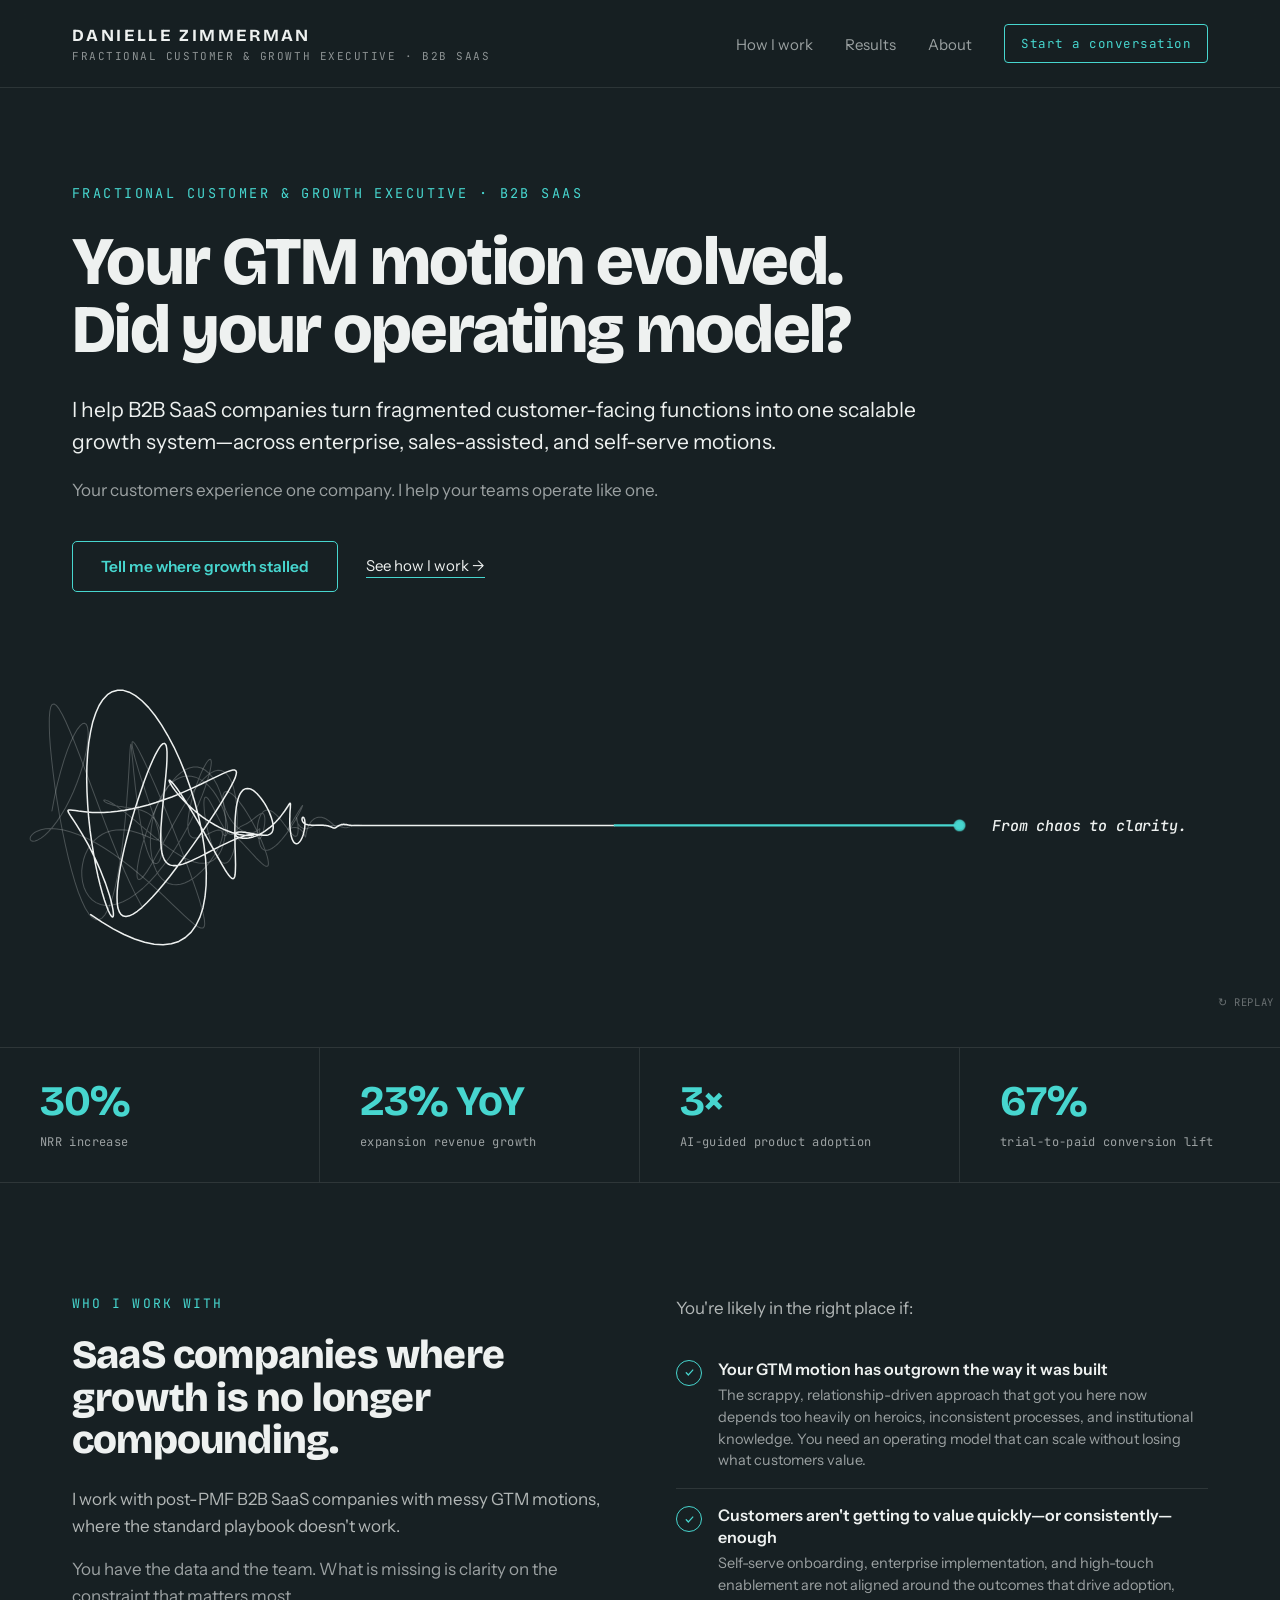
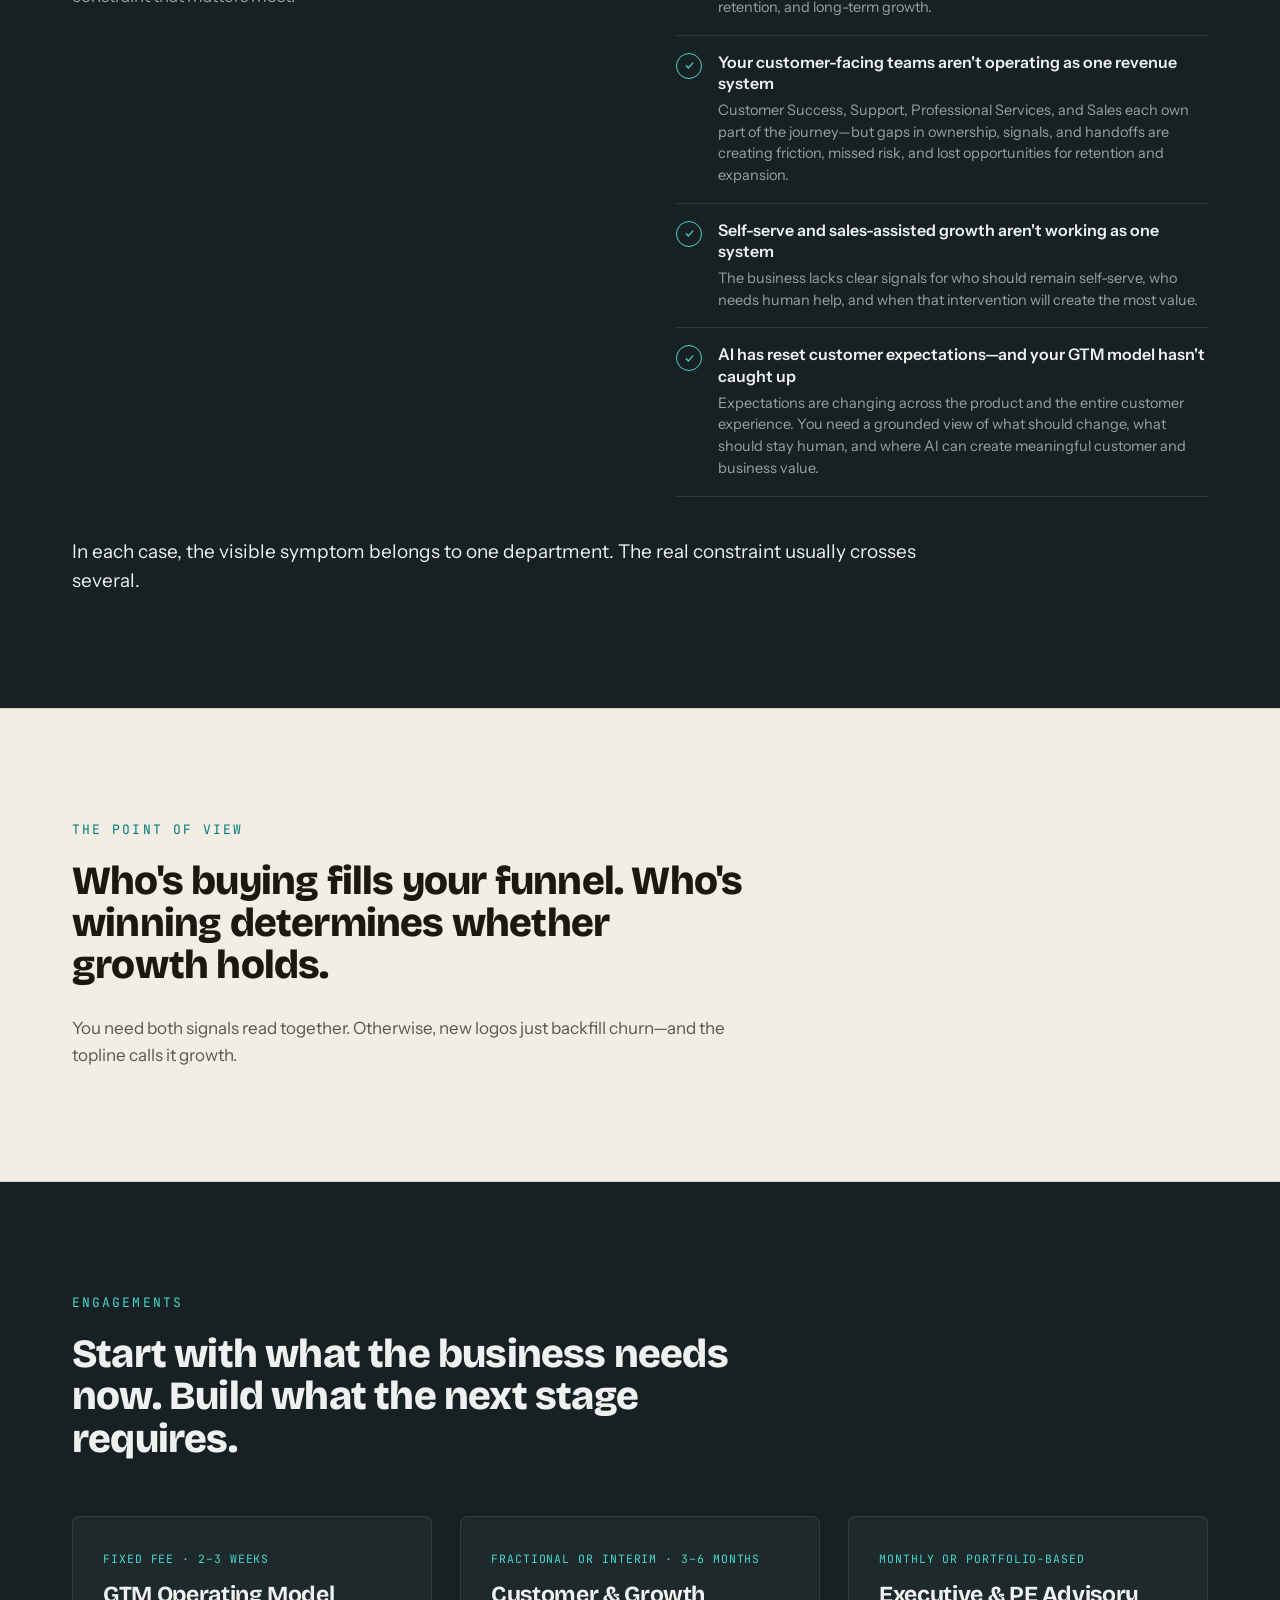
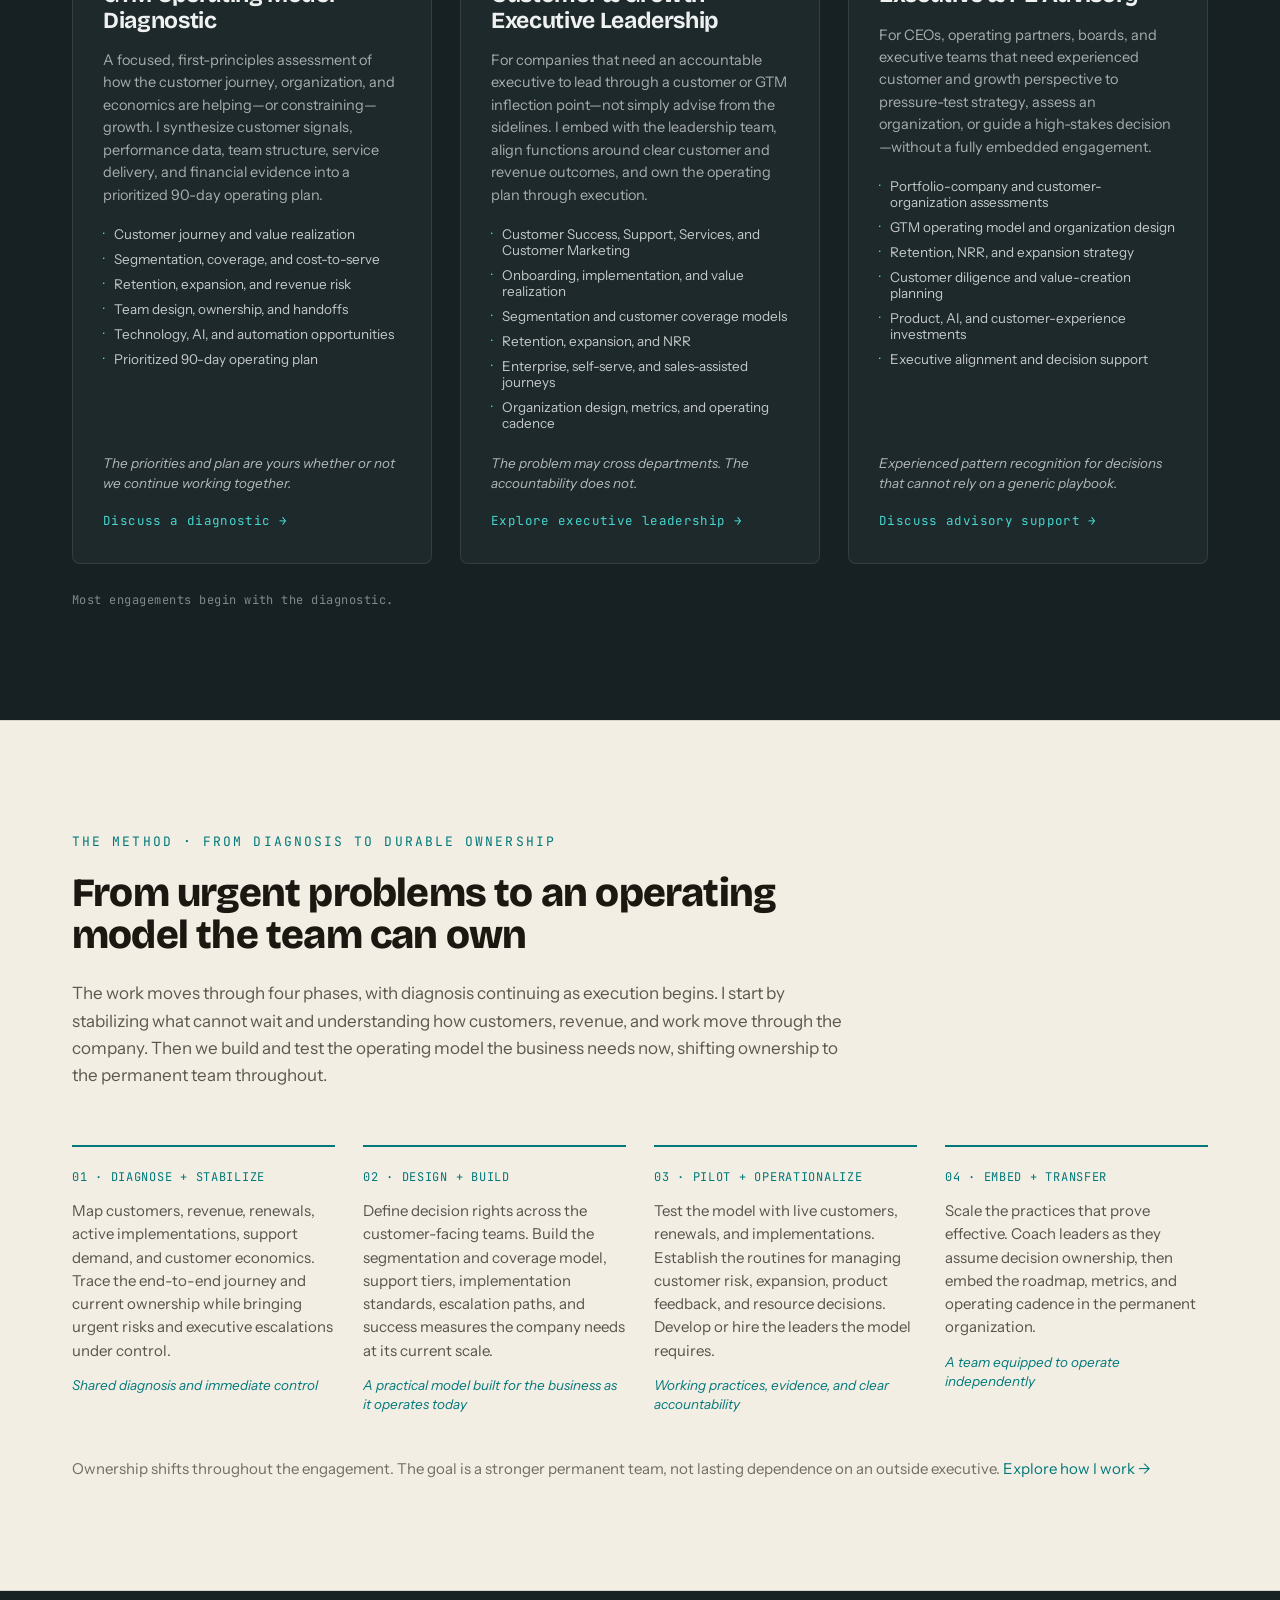
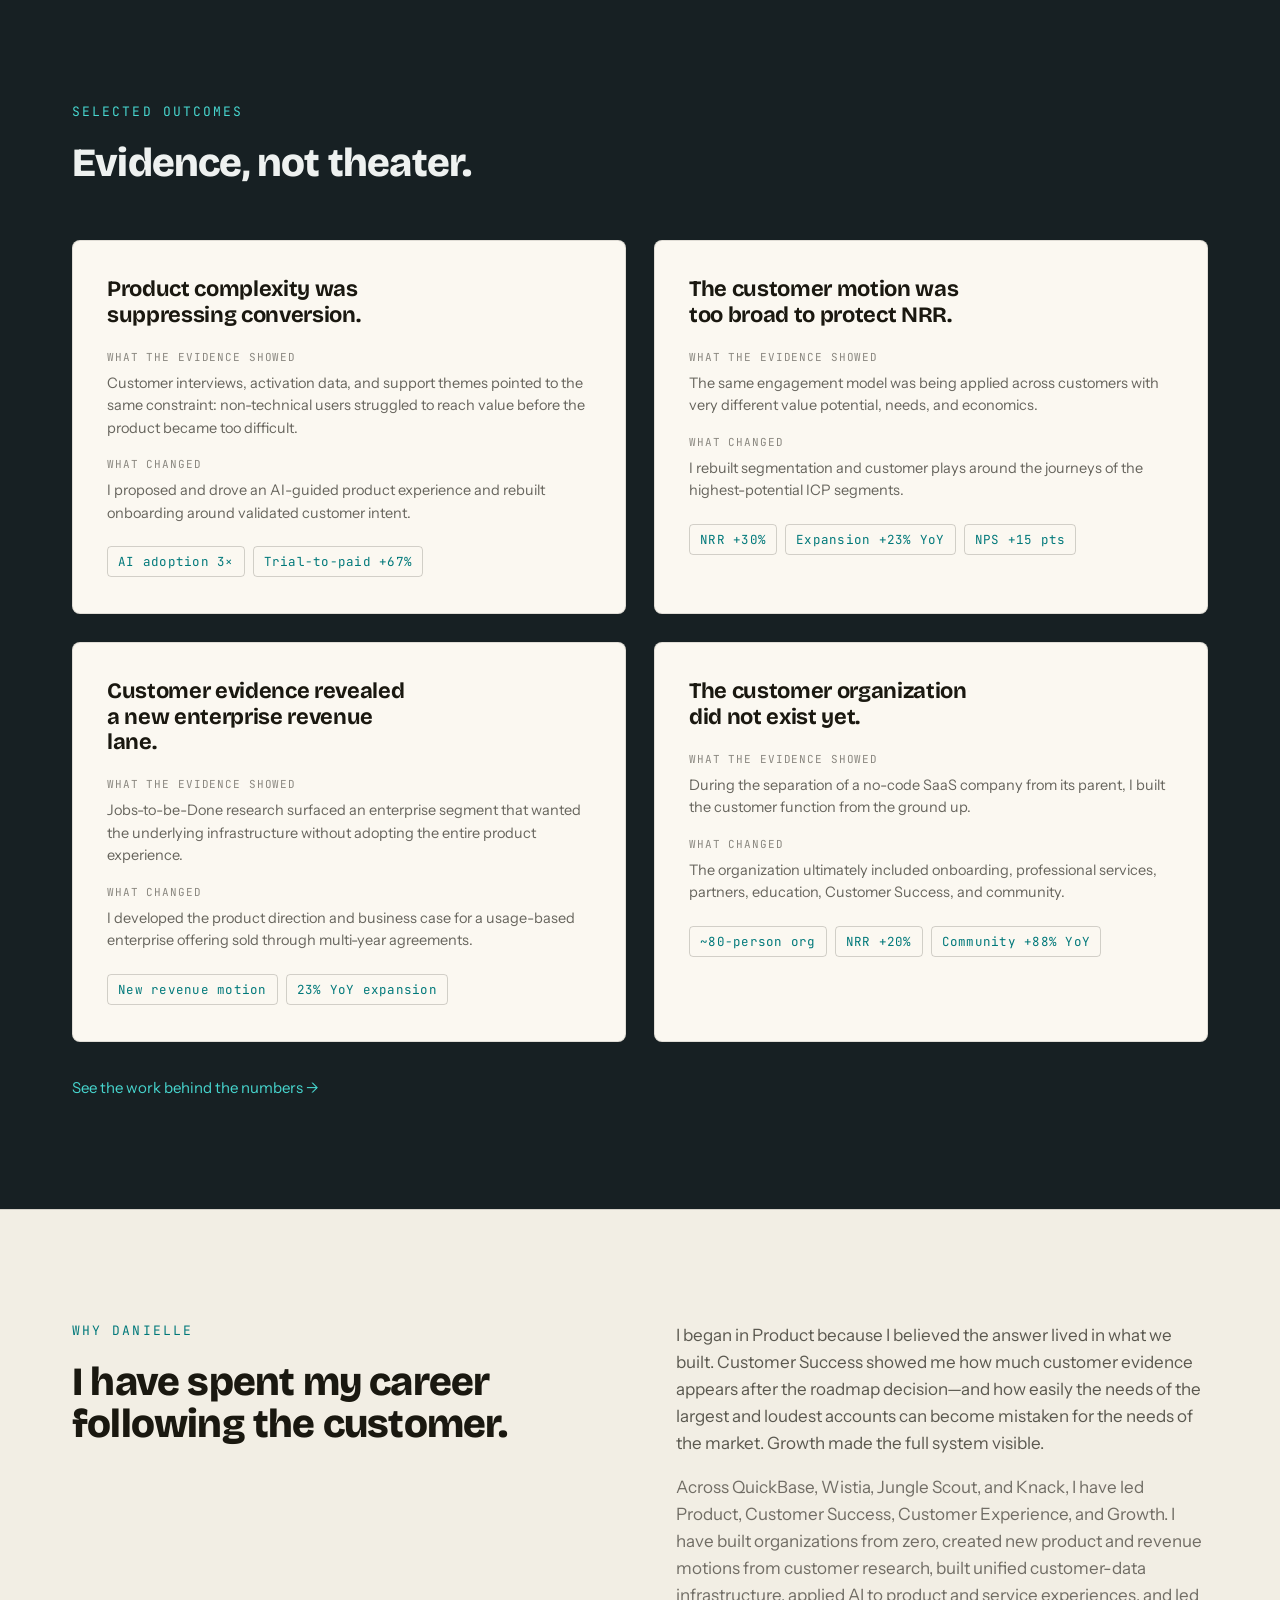
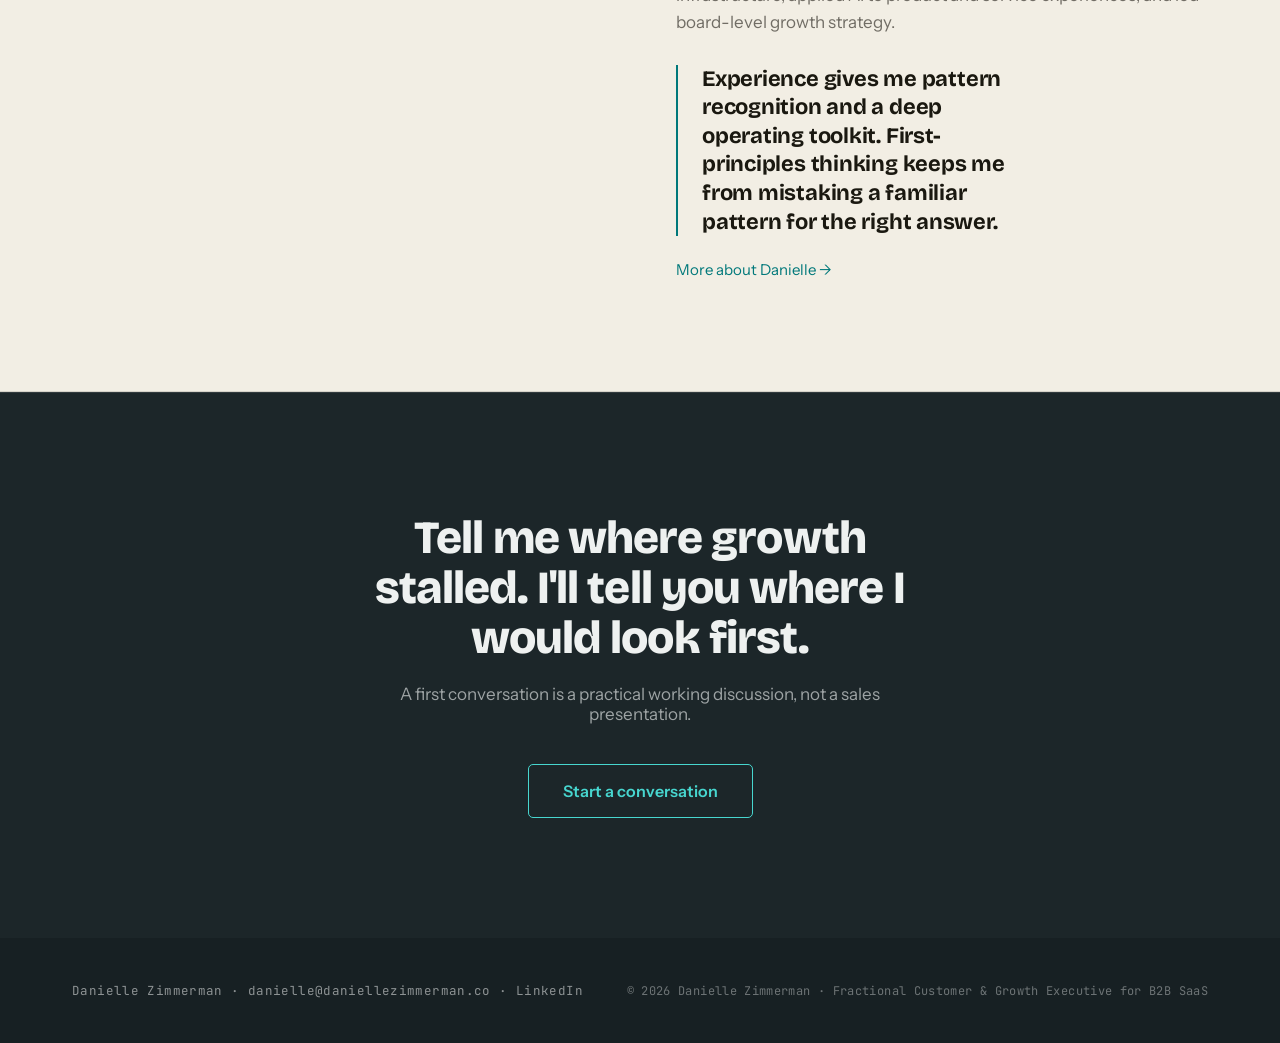
==== index.html @ d7b0053e "Home: remove customer-model-differentiation item from Who I Work With list Co-Authored-By: Claude Op" ====
<!DOCTYPE html>
<html lang="en">
<head>
  <meta charset="UTF-8">
  <meta name="viewport" content="width=device-width, initial-scale=1">
  <title>Danielle Zimmerman | Fractional Customer &amp; Growth Executive for B2B SaaS</title>
  <meta name="description" content="Danielle Zimmerman helps B2B SaaS leadership teams diagnose where growth is breaking, align Product and GTM around the customer journey, and build the fix across conversion, retention, expansion, and AI.">
  <link rel="canonical" href="https://daniellezimmerman.co/">

  <meta property="og:type" content="website">
  <meta property="og:url" content="https://daniellezimmerman.co/">
  <meta property="og:title" content="Danielle Zimmerman | Fractional Customer &amp; Growth Executive for B2B SaaS">
  <meta property="og:description" content="I help B2B SaaS leadership teams find the real constraint behind stalled growth—and build the fix across the customer journey.">
  <meta name="twitter:card" content="summary_large_image">

  <link rel="icon" href="assets/img/favicon.svg" type="image/svg+xml">

  <link rel="preconnect" href="https://fonts.googleapis.com">
  <link rel="preconnect" href="https://fonts.gstatic.com" crossorigin>
  <link href="https://fonts.googleapis.com/css2?family=Bricolage+Grotesque:opsz,wght@12..96,400..800&family=Instrument+Sans:ital,wght@0,400;0,500;0,600;1,400&family=JetBrains+Mono:ital,wght@0,400;0,500;1,500&display=swap" rel="stylesheet">

  <link rel="stylesheet" href="assets/css/styles.css?v=14">
</head>
<body>
<a class="skip-link" href="#main">Skip to content</a>

<nav class="nav" aria-label="Primary">
  <a class="nav__brand" href="index.html" aria-label="Danielle Zimmerman, Fractional Customer &amp; Growth Executive for B2B SaaS, home">
    <span class="nav__name">DANIELLE ZIMMERMAN</span>
    <span class="nav__desc">FRACTIONAL CUSTOMER &amp; GROWTH EXECUTIVE · B2B SAAS</span>
  </a>
  <ul class="nav__links">
    <li><a class="nav__link" href="how-i-work.html">How I work</a></li>
    <li><a class="nav__link" href="results.html">Results</a></li>
    <li><a class="nav__link" href="about.html">About</a></li>
    <li><a class="btn-ghost btn-ghost--nav" href="contact.html">Start a conversation</a></li>
  </ul>
</nav>

<main id="main">

  <!-- HERO -->
  <header class="section section--hero wrap hero">
    <p class="eyebrow eyebrow--hero">Fractional Customer &amp; Growth Executive · B2B SaaS</p>
    <h1 class="h1" style="max-width:26ch">Your GTM motion evolved.<br>Did your operating model?</h1>
    <p class="subhead">I help B2B SaaS companies turn fragmented customer-facing functions into one scalable growth system—across enterprise, sales-assisted, and self-serve motions.</p>
    <p class="hero__lead">Your customers experience one company. I help your teams operate like one.</p>
    <div class="hero__buttons">
      <a class="btn-ghost" href="contact.html">Tell me where growth stalled</a>
      <a class="link-underline" href="how-i-work.html">See how I work →</a>
    </div>
  </header>

  <!-- CLARITY GRAPHIC -->
  <section class="section--graphic wrap wrap--graphic" aria-label="From chaos to clarity">
    <div class="cg" id="cg">
      <svg class="cg__svg" viewBox="-90 0 1270 360" preserveAspectRatio="xMidYMid meet" role="img" aria-label="Tangled threads on the left resolve into a single clean line — from chaos to clarity">
        <path class="cg__faint" id="cg-f1" d=""></path>
        <path class="cg__faint" id="cg-f2" d=""></path>
        <path class="cg__main" id="cg-main" d=""></path>
        <path class="cg__resolved" d="M520 180 L858 180"></path>
        <circle class="cg__dot" cx="862" cy="180" r="5" fill="var(--accent)"></circle>
        <circle class="cg__ring" cx="862" cy="180" r="5" fill="none" stroke="var(--accent)" stroke-width="1.5"></circle>
      </svg>
      <div class="cg__label">
        <div class="cg__label-1">From chaos to clarity.</div>
      </div>
      <button class="cg__replay" id="cg-replay" type="button" aria-label="Replay the animation">↻ Replay</button>
    </div>
  </section>

  <!-- PROOF BAND -->
  <section class="wrap wrap--graphic section--proof" aria-label="Selected outcomes">
    <div class="proof">
      <div class="proof__cell"><div class="proof__num">30%</div><div class="proof__label">NRR increase</div></div>
      <div class="proof__cell"><div class="proof__num">23% YoY</div><div class="proof__label">expansion revenue growth</div></div>
      <div class="proof__cell"><div class="proof__num">3×</div><div class="proof__label">AI-guided product adoption</div></div>
      <div class="proof__cell"><div class="proof__num">67%</div><div class="proof__label">trial-to-paid conversion lift</div></div>
    </div>
  </section>

  <!-- WHO I WORK WITH -->
  <section class="section wrap" aria-labelledby="who-h">
    <div class="two-col">
      <div>
        <p class="eyebrow">Who I work with</p>
        <h2 class="h2" id="who-h">SaaS companies where growth is no longer compounding.</h2>
        <p class="body">I work with post-PMF B2B SaaS companies with messy GTM motions, where the standard playbook doesn't work.</p>
        <p class="body body--sec" style="margin:0">You have the data and the team. What is missing is clarity on the constraint that matters most.</p>
      </div>
      <div>
        <p class="body" style="margin:0 0 20px">You're likely in the right place if:</p>
        <div class="listrow listrow--check">
          <div class="listrow__item"><span class="listrow__marker" aria-hidden="true"><svg viewBox="0 0 24 24" fill="none"><path d="M6 12.5 10 16.5 18 7.5" stroke="currentColor" stroke-width="2.4" stroke-linecap="round" stroke-linejoin="round"/></svg></span><span class="listrow__text"><span class="listrow__title">Your GTM motion has outgrown the way it was built</span><span class="listrow__desc">The scrappy, relationship-driven approach that got you here now depends too heavily on heroics, inconsistent processes, and institutional knowledge. You need an operating model that can scale without losing what customers value.</span></span></div>
          <div class="listrow__item"><span class="listrow__marker" aria-hidden="true"><svg viewBox="0 0 24 24" fill="none"><path d="M6 12.5 10 16.5 18 7.5" stroke="currentColor" stroke-width="2.4" stroke-linecap="round" stroke-linejoin="round"/></svg></span><span class="listrow__text"><span class="listrow__title">Customers aren't getting to value quickly—or consistently—enough</span><span class="listrow__desc">Self-serve onboarding, enterprise implementation, and high-touch enablement are not aligned around the outcomes that drive adoption, retention, and long-term growth.</span></span></div>
          <div class="listrow__item"><span class="listrow__marker" aria-hidden="true"><svg viewBox="0 0 24 24" fill="none"><path d="M6 12.5 10 16.5 18 7.5" stroke="currentColor" stroke-width="2.4" stroke-linecap="round" stroke-linejoin="round"/></svg></span><span class="listrow__text"><span class="listrow__title">Your customer-facing teams aren't operating as one revenue system</span><span class="listrow__desc">Customer Success, Support, Professional Services, and Sales each own part of the journey—but gaps in ownership, signals, and handoffs are creating friction, missed risk, and lost opportunities for retention and expansion.</span></span></div>          <div class="listrow__item"><span class="listrow__marker" aria-hidden="true"><svg viewBox="0 0 24 24" fill="none"><path d="M6 12.5 10 16.5 18 7.5" stroke="currentColor" stroke-width="2.4" stroke-linecap="round" stroke-linejoin="round"/></svg></span><span class="listrow__text"><span class="listrow__title">Self-serve and sales-assisted growth aren't working as one system</span><span class="listrow__desc">The business lacks clear signals for who should remain self-serve, who needs human help, and when that intervention will create the most value.</span></span></div>
          <div class="listrow__item"><span class="listrow__marker" aria-hidden="true"><svg viewBox="0 0 24 24" fill="none"><path d="M6 12.5 10 16.5 18 7.5" stroke="currentColor" stroke-width="2.4" stroke-linecap="round" stroke-linejoin="round"/></svg></span><span class="listrow__text"><span class="listrow__title">AI has reset customer expectations—and your GTM model hasn't caught up</span><span class="listrow__desc">Expectations are changing across the product and the entire customer experience. You need a grounded view of what should change, what should stay human, and where AI can create meaningful customer and business value.</span></span></div>
        </div>
      </div>
    </div>
    <p class="closing-line" style="margin:40px 0 0">In each case, the visible symptom belongs to one department. The real constraint usually crosses several.</p>
  </section>

  <!-- POINT OF VIEW (light band) -->
  <section class="band band--light" aria-labelledby="pov-h">
    <div class="section wrap">
      <p class="eyebrow">The point of view</p>
      <h2 class="h2" id="pov-h" style="max-width:26ch;margin-bottom:28px">Who's buying fills your funnel. Who's winning determines whether growth holds.</h2>
      <p class="body" style="max-width:60ch;margin:0">You need both signals read together. Otherwise, new logos just backfill churn—and the topline calls it growth.</p>
    </div>
  </section>

  <!-- ENGAGEMENTS -->
  <section class="section wrap" aria-labelledby="eng-h">
    <p class="eyebrow">Engagements</p>
    <h2 class="h2" id="eng-h" style="max-width:26ch;margin-bottom:56px">Start with what the business needs now. Build what the next stage requires.</h2>
    <div class="cards-3">
      <article class="eng-card">
        <div class="eng-card__meta">Fixed fee · 2–3 weeks</div>
        <h3 class="h3">GTM Operating Model Diagnostic</h3>
        <p class="eng-card__body">A focused, first-principles assessment of how the customer journey, organization, and economics are helping—or constraining—growth. I synthesize customer signals, performance data, team structure, service delivery, and financial evidence into a prioritized 90-day operating plan.</p>
        <ul class="eng-card__items">
          <li class="eng-card__item"><span>Customer journey and value realization</span></li>
          <li class="eng-card__item"><span>Segmentation, coverage, and cost-to-serve</span></li>
          <li class="eng-card__item"><span>Retention, expansion, and revenue risk</span></li>
          <li class="eng-card__item"><span>Team design, ownership, and handoffs</span></li>
          <li class="eng-card__item"><span>Technology, AI, and automation opportunities</span></li>
          <li class="eng-card__item"><span>Prioritized 90-day operating plan</span></li>
        </ul>
        <p class="eng-card__emph">The priorities and plan are yours whether or not we continue working together.</p>
        <a class="eng-card__cta" href="contact.html">Discuss a diagnostic →</a>
      </article>
      <article class="eng-card">
        <div class="eng-card__meta">Fractional or interim · 3–6 months</div>
        <h3 class="h3">Customer &amp; Growth Executive Leadership</h3>
        <p class="eng-card__body">For companies that need an accountable executive to lead through a customer or GTM inflection point—not simply advise from the sidelines. I embed with the leadership team, align functions around clear customer and revenue outcomes, and own the operating plan through execution.</p>
        <ul class="eng-card__items">
          <li class="eng-card__item"><span>Customer Success, Support, Services, and Customer Marketing</span></li>
          <li class="eng-card__item"><span>Onboarding, implementation, and value realization</span></li>
          <li class="eng-card__item"><span>Segmentation and customer coverage models</span></li>
          <li class="eng-card__item"><span>Retention, expansion, and NRR</span></li>
          <li class="eng-card__item"><span>Enterprise, self-serve, and sales-assisted journeys</span></li>
          <li class="eng-card__item"><span>Organization design, metrics, and operating cadence</span></li>
        </ul>
        <p class="eng-card__emph">The problem may cross departments. The accountability does not.</p>
        <a class="eng-card__cta" href="how-i-work.html">Explore executive leadership →</a>
      </article>
      <article class="eng-card">
        <div class="eng-card__meta">Monthly or portfolio-based</div>
        <h3 class="h3">Executive &amp; PE Advisory</h3>
        <p class="eng-card__body">For CEOs, operating partners, boards, and executive teams that need experienced customer and growth perspective to pressure-test strategy, assess an organization, or guide a high-stakes decision—without a fully embedded engagement.</p>
        <ul class="eng-card__items">
          <li class="eng-card__item"><span>Portfolio-company and customer-organization assessments</span></li>
          <li class="eng-card__item"><span>GTM operating model and organization design</span></li>
          <li class="eng-card__item"><span>Retention, NRR, and expansion strategy</span></li>
          <li class="eng-card__item"><span>Customer diligence and value-creation planning</span></li>
          <li class="eng-card__item"><span>Product, AI, and customer-experience investments</span></li>
          <li class="eng-card__item"><span>Executive alignment and decision support</span></li>
        </ul>
        <p class="eng-card__emph">Experienced pattern recognition for decisions that cannot rely on a generic playbook.</p>
        <a class="eng-card__cta" href="contact.html">Discuss advisory support →</a>
      </article>
    </div>
    <p class="section-note">Most engagements begin with the diagnostic.</p>
  </section>

  <!-- THE METHOD (light band) -->
  <section class="band band--light" aria-labelledby="method-h">
    <div class="section wrap">
      <p class="eyebrow">The method · From diagnosis to durable ownership</p>
      <h2 class="h2" id="method-h" style="max-width:28ch">From urgent problems to an operating model the team can own</h2>
      <p class="method__intro">The work moves through four phases, with diagnosis continuing as execution begins. I start by stabilizing what cannot wait and understanding how customers, revenue, and work move through the company. Then we build and test the operating model the business needs now, shifting ownership to the permanent team throughout.</p>
      <div class="steps">
        <div class="step-card"><div class="step-card__label">01 · DIAGNOSE + STABILIZE</div><p class="step-card__body">Map customers, revenue, renewals, active implementations, support demand, and customer economics. Trace the end-to-end journey and current ownership while bringing urgent risks and executive escalations under control.</p><p class="step-card__note">Shared diagnosis and immediate control</p></div>
        <div class="step-card"><div class="step-card__label">02 · DESIGN + BUILD</div><p class="step-card__body">Define decision rights across the customer-facing teams. Build the segmentation and coverage model, support tiers, implementation standards, escalation paths, and success measures the company needs at its current scale.</p><p class="step-card__note">A practical model built for the business as it operates today</p></div>
        <div class="step-card"><div class="step-card__label">03 · PILOT + OPERATIONALIZE</div><p class="step-card__body">Test the model with live customers, renewals, and implementations. Establish the routines for managing customer risk, expansion, product feedback, and resource decisions. Develop or hire the leaders the model requires.</p><p class="step-card__note">Working practices, evidence, and clear accountability</p></div>
        <div class="step-card"><div class="step-card__label">04 · EMBED + TRANSFER</div><p class="step-card__body">Scale the practices that prove effective. Coach leaders as they assume decision ownership, then embed the roadmap, metrics, and operating cadence in the permanent organization.</p><p class="step-card__note">A team equipped to operate independently</p></div>
      </div>
      <p class="method__foot">Ownership shifts throughout the engagement. The goal is a stronger permanent team, not lasting dependence on an outside executive. <a href="how-i-work.html">Explore how I work →</a></p>
    </div>
  </section>

  <!-- SELECTED OUTCOMES -->
  <section aria-labelledby="cases-h">
    <div class="section wrap">
      <p class="eyebrow">Selected outcomes</p>
      <h2 class="h2" id="cases-h" style="margin-bottom:56px">Evidence, not theater.</h2>
      <div class="cases-2">
        <article class="case-card">
          <h3 class="case-card__title">Product complexity was suppressing conversion.</h3>
          <div class="case-card__label">What the evidence showed</div>
          <p class="case-card__body">Customer interviews, activation data, and support themes pointed to the same constraint: non-technical users struggled to reach value before the product became too difficult.</p>
          <div class="case-card__label">What changed</div>
          <p class="case-card__body">I proposed and drove an AI-guided product experience and rebuilt onboarding around validated customer intent.</p>
          <div class="case-card__chips"><span class="chip">AI adoption 3×</span><span class="chip">Trial-to-paid +67%</span></div>
        </article>
        <article class="case-card">
          <h3 class="case-card__title">The customer motion was too broad to protect NRR.</h3>
          <div class="case-card__label">What the evidence showed</div>
          <p class="case-card__body">The same engagement model was being applied across customers with very different value potential, needs, and economics.</p>
          <div class="case-card__label">What changed</div>
          <p class="case-card__body">I rebuilt segmentation and customer plays around the journeys of the highest-potential ICP segments.</p>
          <div class="case-card__chips"><span class="chip">NRR +30%</span><span class="chip">Expansion +23% YoY</span><span class="chip">NPS +15 pts</span></div>
        </article>
        <article class="case-card">
          <h3 class="case-card__title">Customer evidence revealed a new enterprise revenue lane.</h3>
          <div class="case-card__label">What the evidence showed</div>
          <p class="case-card__body">Jobs-to-be-Done research surfaced an enterprise segment that wanted the underlying infrastructure without adopting the entire product experience.</p>
          <div class="case-card__label">What changed</div>
          <p class="case-card__body">I developed the product direction and business case for a usage-based enterprise offering sold through multi-year agreements.</p>
          <div class="case-card__chips"><span class="chip">New revenue motion</span><span class="chip">23% YoY expansion</span></div>
        </article>
        <article class="case-card">
          <h3 class="case-card__title">The customer organization did not exist yet.</h3>
          <div class="case-card__label">What the evidence showed</div>
          <p class="case-card__body">During the separation of a no-code SaaS company from its parent, I built the customer function from the ground up.</p>
          <div class="case-card__label">What changed</div>
          <p class="case-card__body">The organization ultimately included onboarding, professional services, partners, education, Customer Success, and community.</p>
          <div class="case-card__chips"><span class="chip">~80-person org</span><span class="chip">NRR +20%</span><span class="chip">Community +88% YoY</span></div>
        </article>
      </div>
      <p class="results-link"><a href="results.html">See the work behind the numbers →</a></p>
    </div>
  </section>

  <!-- WHY DANIELLE (light band) -->
  <section class="band band--light" aria-labelledby="why-h">
    <div class="section wrap two-col">
      <div>
        <p class="eyebrow">Why Danielle</p>
        <h2 class="h2" id="why-h" style="margin:0">I have spent my career following the customer.</h2>
      </div>
      <div>
        <p class="body">I began in Product because I believed the answer lived in what we built. Customer Success showed me how much customer evidence appears after the roadmap decision—and how easily the needs of the largest and loudest accounts can become mistaken for the needs of the market. Growth made the full system visible.</p>
        <p class="body body--sec" style="margin-bottom:28px">Across QuickBase, Wistia, Jungle Scout, and Knack, I have led Product, Customer Success, Customer Experience, and Growth. I have built organizations from zero, created new product and revenue motions from customer research, built unified customer-data infrastructure, applied AI to product and service experiences, and led board-level growth strategy.</p>
        <blockquote class="statement statement--sm" style="margin-bottom:24px">Experience gives me pattern recognition and a deep operating toolkit. First-principles thinking keeps me from mistaking a familiar pattern for the right answer.</blockquote>
        <p style="font-size:15px;margin:0"><a href="about.html">More about Danielle →</a></p>
      </div>
    </div>
  </section>

  <!-- CLOSING CTA -->
  <section class="band band--surface" aria-labelledby="closing-h">
    <div class="section--closing wrap">
      <h2 class="h2 h2--cta" id="closing-h">Tell me where growth stalled. I'll tell you where I would look first.</h2>
      <p class="closing__support">A first conversation is a practical working discussion, not a sales presentation.</p>
      <a class="btn-ghost btn-ghost--cta" href="contact.html">Start a conversation</a>
    </div>
  </section>

</main>

<footer>
  <div class="footer">
    <span class="footer__left">Danielle Zimmerman · <a href="mailto:danielle@daniellezimmerman.co">danielle@daniellezimmerman.co</a> · <a href="https://www.linkedin.com/in/dani-zimmerman" target="_blank" rel="noopener">LinkedIn</a></span>
    <span class="footer__right">© 2026 Danielle Zimmerman · Fractional Customer &amp; Growth Executive for B2B SaaS</span>
  </div>
</footer>

<script src="assets/js/clarity.js" defer></script>
</body>
</html>
---- assets/css/styles.css ----
/* =========================================================================
   Danielle Zimmerman — Website v3 "Deep Ink"
   Design system per design_handoff_website_v3/README.md. Tokens + components.
   ========================================================================= */

:root {
  /* Dark (default) surfaces */
  --bg: #172023;
  --surface: #1c2629;
  --card: #1e292c;
  --card-alt: #172023;

  /* Ink (text on dark) */
  --ink: #eef1f0;
  --ink-85: rgba(238,241,240,0.85);
  --ink-82: rgba(238,241,240,0.82);
  --ink-80: rgba(238,241,240,0.80);
  --ink-72: rgba(238,241,240,0.72);
  --ink-66: rgba(238,241,240,0.66);
  --ink-62: rgba(238,241,240,0.62);
  --ink-55: rgba(238,241,240,0.55);
  --ink-50: rgba(238,241,240,0.50);
  --ink-40: rgba(238,241,240,0.40);
  --faint: rgba(238,241,240,0.24);
  --hairline: rgba(238,241,240,0.10);

  /* Accent — oklch with hex fallback */
  --accent: #2fd4cb;
  --accent: oklch(0.8 0.12 190);
  --accent-hover: #57e0d6;
  --accent-hover: oklch(0.88 0.11 190);

  /* Light bands (warm paper) */
  --bg-light: #f2eee4;
  --card-light: #fbf8f1;
  --ink-dark: #1a1810;
  --ink-dark-78: rgba(26,24,16,0.78);
  --ink-dark-74: rgba(26,24,16,0.74);
  --ink-dark-72: rgba(26,24,16,0.72);
  --ink-dark-70: rgba(26,24,16,0.70);
  --ink-dark-66: rgba(26,24,16,0.66);
  --ink-dark-60: rgba(26,24,16,0.60);
  --ink-dark-50: rgba(26,24,16,0.50);
  --hairline-dark: rgba(26,24,16,0.13);
  --card-light-border: rgba(26,24,16,0.12);
  --chip-border: rgba(26,24,16,0.18);
  --accent-deep: #12867f;
  --accent-deep: oklch(0.5 0.13 195);

  --font-display: "Bricolage Grotesque", sans-serif;
  --font-body: "Instrument Sans", sans-serif;
  --font-mono: "JetBrains Mono", ui-monospace, monospace;
}

*, *::before, *::after { box-sizing: border-box; }
html { -webkit-text-size-adjust: 100%; }
body {
  margin: 0;
  background: var(--bg);
  color: var(--ink);
  font-family: var(--font-body);
  -webkit-font-smoothing: antialiased;
  text-rendering: optimizeLegibility;
}
a { color: var(--accent); text-decoration: none; }
a:hover { color: var(--accent-hover); }
img, svg { max-width: 100%; }
:focus-visible { outline: 2px solid var(--accent); outline-offset: 3px; border-radius: 2px; }
.band--light :focus-visible { outline-color: var(--accent-deep); }

.skip-link { position: absolute; left: -9999px; top: 0; background: var(--surface); color: var(--ink);
  font-family: var(--font-mono); font-size: 12px; padding: 10px 16px; z-index: 100; }
.skip-link:focus { left: 8px; top: 8px; }

/* ---- Layout helpers -------------------------------------------------- */
.wrap { max-width: 1320px; margin: 0 auto; padding-inline: 72px; }
.wrap--graphic { padding-inline: 64px; }
.section { padding-block: 112px; }
.section--hero { padding-top: 96px; padding-bottom: 8px; }
.section--graphic { padding: 44px 0 40px; }
.section--proof { padding: 0; }
.section--closing { padding-block: 120px; text-align: center; }

/* full-bleed bands */
.band { }
.band--light { background: var(--bg-light); color: var(--ink-dark); border-top: 1px solid var(--hairline-dark); border-bottom: 1px solid var(--hairline-dark); }
.band--surface { background: var(--surface); border-top: 1px solid var(--hairline); }

/* =========================================================================
   TopNav (sticky)
   ========================================================================= */
.nav {
  position: sticky; top: 0; z-index: 10;
  display: flex; align-items: center; justify-content: space-between;
  padding: 24px 72px;
  background: rgba(23,32,35,0.82);
  -webkit-backdrop-filter: blur(12px); backdrop-filter: blur(12px);
  border-bottom: 1px solid var(--hairline);
}
.nav__brand { display: flex; flex-direction: column; gap: 3px; color: var(--ink); }
.nav__brand:hover { color: var(--ink); }
.nav__name { font-family: var(--font-display); font-weight: 700; font-size: 17px; letter-spacing: 0.14em; }
.nav__desc { font-family: var(--font-mono); font-size: 11px; letter-spacing: 0.14em; color: var(--ink-55); }
.nav__links { display: flex; align-items: center; gap: 32px; list-style: none; margin: 0; padding: 0; }
.nav__link { font-size: 15px; color: var(--ink-62); }
.nav__link:hover { color: var(--ink); }
.nav__link[aria-current="page"] { color: var(--accent); }

/* =========================================================================
   Buttons & links
   ========================================================================= */
.btn-ghost {
  display: inline-block; font-family: var(--font-body); font-weight: 600; font-size: 15.5px;
  padding: 15px 28px; border-radius: 5px; border: 1px solid var(--accent); color: var(--accent);
  background: transparent; cursor: pointer; transition: background .15s ease, color .15s ease;
}
.btn-ghost:hover { background: var(--accent); color: var(--bg); }
.btn-ghost--nav { font-family: var(--font-mono); font-size: 12.5px; font-weight: 400; letter-spacing: 0.04em; padding: 10px 16px; border-radius: 4px; }
.btn-ghost--cta { font-size: 16px; padding: 16px 34px; }
.link-underline { font-size: 15px; color: var(--ink); border-bottom: 1px solid var(--accent); padding-bottom: 2px; }
.link-underline:hover { color: var(--ink); }
.link-mono { font-family: var(--font-mono); font-size: 12px; letter-spacing: 0.03em; }

/* =========================================================================
   Typography components
   ========================================================================= */
.eyebrow {
  font-family: var(--font-mono); font-size: 13px; letter-spacing: 0.16em;
  text-transform: uppercase; color: var(--accent); margin: 0 0 22px;
}
.eyebrow--hero { font-size: 13.5px; letter-spacing: 0.18em; margin-bottom: 26px; }
.band--light .eyebrow { color: var(--accent-deep); }

.h1 {
  font-family: var(--font-display); font-weight: 800; font-size: 68px; line-height: 1.0;
  letter-spacing: -0.025em; margin: 0 0 30px; max-width: 15ch; text-wrap: balance;
}
.h2 { font-family: var(--font-display); font-weight: 800; font-size: 40px; line-height: 1.06; letter-spacing: -0.02em; margin: 0 0 24px; }
.band--light .h2 { color: var(--ink-dark); }
.h2--cta { font-size: 46px; line-height: 1.08; margin: 0 auto 22px; max-width: 20ch; }
.h3 { font-family: var(--font-display); font-weight: 700; font-size: 23px; line-height: 1.1; letter-spacing: -0.015em; margin: 0 0 16px; }

.subhead { font-size: 21px; line-height: 1.5; margin: 0 0 20px; max-width: 62ch; }
.body { font-size: 17px; line-height: 1.6; color: var(--ink-72); margin: 0 0 16px; }
.body--sec { color: var(--ink-62); }
.band--light .body { color: var(--ink-dark-70); }
.band--light .body--sec { color: var(--ink-dark-60); }

.statement {
  font-family: var(--font-display); font-weight: 700; font-size: 28px; line-height: 1.25;
  letter-spacing: -0.015em; margin: 0; padding-left: 28px; border-left: 2px solid var(--accent);
  max-width: 26ch;
}
.statement--sm { font-size: 22px; line-height: 1.3; letter-spacing: -0.01em; padding-left: 24px; }
.band--light .statement { border-left-color: var(--accent-deep); color: var(--ink-dark); }

/* =========================================================================
   Hero
   ========================================================================= */
.hero__buttons { display: flex; align-items: center; gap: 28px; flex-wrap: wrap; }
.hero .subhead { margin-bottom: 20px; }
.hero__lead { font-size: 17px; line-height: 1.55; margin: 0 0 38px; max-width: 58ch; color: var(--ink-62); }

/* =========================================================================
   ClarityGraphic
   ========================================================================= */
.cg { position: relative; width: 100%; }
.cg__svg { width: 100%; height: auto; display: block; overflow: visible; }
.cg__faint { fill: none; stroke: var(--faint); stroke-width: 1; stroke-linecap: round; stroke-linejoin: round; }
.cg__main { fill: none; stroke: var(--ink); stroke-width: 1.5; stroke-linecap: round; stroke-linejoin: round; }
.cg__resolved { fill: none; stroke: var(--accent); stroke-width: 2.2; stroke-linecap: round; }
.cg__dot, .cg__ring { transform-box: fill-box; transform-origin: center; }
.cg__label {
  position: absolute; left: 77.5%; top: 50%; margin-top: -9px;
}
.cg__label-1 { font-family: var(--font-mono); font-style: italic; font-weight: 500; font-size: 15px; letter-spacing: -0.01em; color: var(--ink); white-space: nowrap; line-height: 1.2; }
.cg__label-2 { font-family: var(--font-mono); font-size: 10.5px; letter-spacing: 0.04em; color: var(--ink-55); margin-top: 5px; max-width: 200px; line-height: 1.4; }
.cg__replay {
  position: absolute; right: 0; bottom: -6px; background: none; border: none; padding: 4px 6px;
  cursor: pointer; font-family: var(--font-mono); font-size: 10.5px; letter-spacing: 0.06em;
  text-transform: uppercase; color: var(--ink-55); opacity: 0.7;
}
.cg__replay:hover { opacity: 1; }

@keyframes cg-draw { to { stroke-dashoffset: 0; } }
@keyframes cg-pop { 0% { opacity: 0; transform: scale(0.2); } 60% { opacity: 1; transform: scale(1.25); } 100% { opacity: 1; transform: scale(1); } }
@keyframes cg-fade { from { opacity: 0; transform: translateX(-8px); } to { opacity: 1; transform: translateX(0); } }

/* Animated state — added by JS only when motion is allowed. Default (no JS /
   reduced motion) leaves everything in its final drawn state. */
.cg--animate .cg__faint { stroke-dasharray: 9000; stroke-dashoffset: 9000; animation: cg-draw 3s cubic-bezier(.2,.7,.25,1) .1s forwards; }
.cg--animate .cg__main { stroke-dasharray: 9000; stroke-dashoffset: 9000; animation: cg-draw 3.1s cubic-bezier(.2,.7,.25,1) .15s forwards; }
.cg--animate .cg__resolved { stroke-dasharray: 520; stroke-dashoffset: 520; animation: cg-draw .42s cubic-bezier(.4,0,.2,1) 2.35s forwards; }
.cg--animate .cg__dot { opacity: 0; animation: cg-pop .5s cubic-bezier(.34,1.4,.5,1) 2.78s forwards; }
.cg--animate .cg__ring { opacity: 0; animation: cg-pop 1.6s ease-out 2.83s forwards; }
.cg--animate .cg__label { animation: cg-fade .7s ease-out 2.9s both; }

/* =========================================================================
   ProofBand
   ========================================================================= */
.proof { display: grid; grid-template-columns: repeat(4, 1fr); border-top: 1px solid var(--hairline); border-bottom: 1px solid var(--hairline); }
.proof__cell { padding: 32px 40px; border-right: 1px solid var(--hairline); }
.proof__cell:last-child { border-right: none; }
.proof__num { font-family: var(--font-display); font-weight: 700; font-size: 42px; letter-spacing: -0.02em; color: var(--accent); line-height: 1; }
.proof__label { font-family: var(--font-mono); font-size: 12px; letter-spacing: 0.03em; color: var(--ink-62); margin-top: 12px; line-height: 1.35; }

/* =========================================================================
   Two-column section
   ========================================================================= */
.two-col { display: grid; grid-template-columns: 1fr 1fr; gap: 72px; align-items: start; }
.two-col--pov { gap: 56px; max-width: 1080px; }

/* ListRow (Who I work with) */
.listrow { display: flex; flex-direction: column; }
.listrow__item { display: flex; gap: 16px; padding: 16px 0; border-bottom: 1px solid var(--hairline); }
.listrow__marker { color: var(--accent); font-size: 15px; line-height: 1.5; }
.listrow__text { font-size: 15.5px; line-height: 1.5; color: var(--ink-85); }
/* Check-in-circle markers (opt-in via .listrow--check) */
.listrow--check .listrow__item { align-items: flex-start; }
.listrow--check .listrow__marker { flex: 0 0 26px; width: 26px; height: 26px; display: inline-flex; align-items: center; justify-content: center; color: var(--accent); border: 1.5px solid currentColor; border-radius: 50%; margin-top: 1px; font-size: 0; }
.listrow--check .listrow__marker svg { width: 13px; height: 13px; display: block; }
.band--light .listrow--check .listrow__marker { color: var(--accent-deep); }
/* Two-line list items: bold title + supporting description */
.listrow__title { display: block; font-weight: 600; font-size: 16px; line-height: 1.35; color: var(--ink); }
.listrow__desc { display: block; font-size: 14.5px; line-height: 1.5; color: var(--ink-62); margin-top: 5px; }
.band--light .listrow__title { color: var(--ink-dark); }
.band--light .listrow__desc { color: var(--ink-dark-60); }

/* NumberedList (The pattern) */
.numlist { display: grid; grid-template-columns: 1fr 1fr; gap: 0 72px; }
.numlist__row { display: flex; gap: 16px; padding: 20px 0; border-top: 1px solid var(--hairline); }
.band--light .numlist__row { border-top-color: var(--hairline-dark); }
.numlist__n { font-family: var(--font-mono); font-size: 12px; color: var(--accent); padding-top: 3px; }
.band--light .numlist__n { color: var(--accent-deep); }
.numlist__text { font-size: 16px; line-height: 1.55; color: var(--ink-82); }
.band--light .numlist__text { color: var(--ink-dark-78); }
.band--light .closing-line { color: var(--ink-dark); }
.closing-line { font-size: 19px; line-height: 1.55; margin: 48px 0 0; max-width: 70ch; }

/* =========================================================================
   Method — StepCards
   ========================================================================= */
.steps { display: grid; grid-template-columns: repeat(4, 1fr); gap: 28px; }
.step-card { border-top: 2px solid var(--accent); padding-top: 22px; }
.band--light .step-card { border-top-color: var(--accent-deep); }
.step-card__label { font-family: var(--font-mono); font-size: 12px; letter-spacing: 0.06em; color: var(--accent); margin-bottom: 14px; }
.band--light .step-card__label { color: var(--accent-deep); }
.step-card__body { font-size: 15px; line-height: 1.55; color: var(--ink-72); margin: 0; }
.band--light .step-card__body { color: var(--ink-dark-72); }
.step-card__note { font-size: 13.5px; font-style: italic; line-height: 1.45; color: var(--ink-62); margin: 14px 0 0; }
.band--light .step-card__note { color: var(--accent-deep); }
.method__intro { font-size: 17px; line-height: 1.6; margin: 0 0 56px; max-width: 70ch; }
.band--light .method__intro { color: var(--ink-dark-70); }
.method__foot { font-size: 15px; margin: 44px 0 0; }
.band--light .method__foot { color: var(--ink-dark-60); }
.band--light .method__foot a { color: var(--accent-deep); }

/* =========================================================================
   Engagements — EngagementCards
   ========================================================================= */
.cards-3 { display: grid; grid-template-columns: repeat(3, 1fr); gap: 28px; }
.eng-card { background: var(--card); border: 1px solid var(--hairline); border-radius: 8px; padding: 34px 30px; display: flex; flex-direction: column; }
.eng-card__meta { font-family: var(--font-mono); font-size: 11.5px; letter-spacing: 0.08em; text-transform: uppercase; color: var(--accent); margin-bottom: 16px; }
.eng-card__body { font-size: 14.5px; line-height: 1.55; color: var(--ink-66); margin: 0 0 20px; }
.eng-card__items { list-style: none; margin: 0 0 22px; padding: 0; display: flex; flex-direction: column; gap: 9px; }
.eng-card__item { display: flex; gap: 10px; font-size: 13.5px; color: var(--ink-80); }
.eng-card__item::before { content: "·"; color: var(--accent); }
.eng-card__emph { font-size: 13.5px; font-style: italic; color: var(--ink-72); margin: auto 0 18px; line-height: 1.5; }
.eng-card__cta { font-family: var(--font-mono); font-size: 12.5px; letter-spacing: 0.03em; }
.section-note { font-family: var(--font-mono); font-size: 12px; letter-spacing: 0.04em; color: var(--ink-50); margin: 28px 0 0; }

/* =========================================================================
   Cases — CaseCards
   ========================================================================= */
.cases-2 { display: grid; grid-template-columns: 1fr 1fr; gap: 28px; }
.case-card { background: var(--card-light); border: 1px solid var(--card-light-border); border-radius: 8px; padding: 36px 34px; }
.case-card__title { font-family: var(--font-display); font-weight: 700; font-size: 22px; line-height: 1.15; letter-spacing: -0.015em; margin: 0 0 22px; max-width: 22ch; color: var(--ink-dark); }
.case-card__label { font-family: var(--font-mono); font-size: 11px; letter-spacing: 0.08em; text-transform: uppercase; color: var(--ink-dark-50); margin-bottom: 8px; }
.case-card__body { font-size: 14.5px; line-height: 1.55; color: var(--ink-dark-66); margin: 0 0 18px; }
.case-card__body:last-of-type { margin-bottom: 22px; }
.case-card__chips { display: flex; flex-wrap: wrap; gap: 8px; }
.chip { font-family: var(--font-mono); font-size: 12.5px; letter-spacing: 0.02em; color: var(--accent-deep); border: 1px solid var(--chip-border); border-radius: 4px; padding: 6px 10px; }
.results-link { font-size: 15px; margin: 36px 0 0; }
.band--light .results-link a { color: var(--accent-deep); }

/* =========================================================================
   Closing CTA + Footer
   ========================================================================= */
.closing__support { font-size: 17px; color: var(--ink-62); margin: 0 auto 40px; max-width: 52ch; }
.footer { display: flex; align-items: center; justify-content: space-between; flex-wrap: wrap; gap: 20px; padding: 44px 72px; max-width: 1320px; margin: 0 auto; }
.footer__left { font-family: var(--font-mono); font-size: 12.5px; letter-spacing: 0.03em; color: var(--ink-55); }
.footer__left a { color: var(--ink-55); }
.footer__left a:hover { color: var(--accent); }
.footer__right { font-family: var(--font-mono); font-size: 12px; letter-spacing: 0.03em; color: var(--ink-40); }

/* =========================================================================
   Responsive
   ========================================================================= */
@media (max-width: 900px) {
  .two-col, .two-col--pov, .numlist, .steps, .cards-3, .cases-2 { grid-template-columns: 1fr; gap: 32px; }
  .numlist { gap: 0; }
  .proof { grid-template-columns: repeat(2, 1fr); }
  .proof__cell:nth-child(2) { border-right: none; }
  .proof__cell:nth-child(1), .proof__cell:nth-child(2) { border-bottom: 1px solid var(--hairline); }
  .h1 { font-size: clamp(40px, 8vw, 68px); }
  .h2 { font-size: clamp(30px, 6vw, 40px); }
  .h2--cta { font-size: clamp(32px, 7vw, 46px); }
  .wrap, .nav, .footer { padding-inline: 40px; }
  .section { padding-block: 80px; }
}
@media (max-width: 720px) {
  .nav { padding: 18px 24px; flex-wrap: wrap; gap: 14px 20px; }
  .nav__links { gap: 20px; flex-wrap: wrap; }
  .wrap, .footer { padding-inline: 24px; }
  .cg__label { position: static; transform: none; margin-top: 16px; }
  .proof { grid-template-columns: 1fr; }
  .proof__cell { border-right: none; border-bottom: 1px solid var(--hairline); }
}

/* =========================================================================
   Page-specific components — How I Work, Results, About, Contact
   ========================================================================= */

/* Sticky heading (How I Work opening) */
.h2--sticky { position: sticky; top: 120px; align-self: start; }

/* Light-band overrides for shared list/link components */
.band--light .listrow__marker { color: var(--accent-deep); }
.band--light .listrow__text { color: var(--ink-dark-78); }
.band--light .listrow__item { border-bottom-color: var(--hairline-dark); }
.band--light a { color: var(--accent-deep); }
.band--light .subhead, .band--light .hero__lead { color: var(--ink-dark-74); }

/* Four moves (How I Work steps) */
.moves { display: flex; flex-direction: column; }
.move { display: grid; grid-template-columns: 0.9fr 1.1fr; gap: 56px; padding: 52px 0; border-top: 1px solid var(--hairline); align-items: start; }
.move__label { font-family: var(--font-mono); font-size: 12px; letter-spacing: 0.08em; text-transform: uppercase; color: var(--accent); margin-bottom: 18px; }
.move__heading { font-family: var(--font-display); font-weight: 800; font-size: 29px; line-height: 1.12; letter-spacing: -0.02em; margin: 0; max-width: 20ch; }
.move__intro { font-size: 16px; line-height: 1.6; color: var(--ink-72); margin: 0 0 22px; }
.move-list { display: flex; flex-direction: column; }
.move-list__title { font-family: var(--font-mono); font-size: 11.5px; letter-spacing: 0.06em; text-transform: uppercase; color: var(--ink-50); margin-bottom: 6px; }
.move-list__title--sp { margin-top: 26px; }
.move-list__item { display: flex; gap: 14px; padding: 12px 0; border-bottom: 1px solid rgba(238,241,240,0.08); }
.move-list__marker { color: var(--accent); font-size: 14px; line-height: 1.5; }
.move-list__text { font-size: 15px; line-height: 1.5; color: var(--ink-82); }
.move__foot { font-size: 15px; line-height: 1.6; color: var(--ink-62); margin: 22px 0 0; }
.move__num { font-family: var(--font-display); font-weight: 800; font-size: 60px; line-height: 1; letter-spacing: -0.02em; color: var(--ink-40); margin-bottom: 16px; }
.move-grid { list-style: none; margin: 0; padding: 0; display: grid; grid-template-columns: 1fr 1fr; gap: 0 40px; }
.move-grid--single { grid-template-columns: 1fr; }
.move-grid > li { font-size: 15px; line-height: 1.45; color: var(--ink-82); padding: 13px 2px; border-top: 1px solid var(--hairline); }

/* AI wrong/useful card pair (dark band) */
.ai-pair { display: grid; grid-template-columns: 1fr 1fr; gap: 28px; margin-bottom: 56px; max-width: 1000px; }
.ai-card { border: 1px solid var(--hairline); border-radius: 8px; padding: 28px 30px; background: var(--card); }
.ai-card--useful { border-color: var(--accent); }
.ai-card__label { font-family: var(--font-mono); font-size: 11.5px; letter-spacing: 0.06em; text-transform: uppercase; margin-bottom: 12px; color: var(--ink-55); }
.ai-card--useful .ai-card__label { color: var(--accent); }
.ai-card__q { font-family: var(--font-display); font-weight: 700; font-size: 22px; line-height: 1.25; letter-spacing: -0.01em; margin: 0; color: var(--ink-55); }
.ai-card--useful .ai-card__q { color: var(--ink); }
.ai-eval { font-size: 15px; line-height: 1.6; color: var(--ink-62); margin: 44px 0 0; max-width: 70ch; }

/* Diagnostic phase cards */
.phases { display: grid; grid-template-columns: repeat(3, 1fr); gap: 28px; margin-bottom: 56px; }
.phase-card { background: var(--card); border: 1px solid var(--hairline); border-radius: 8px; padding: 32px 30px; }
.phase-card__name { font-family: var(--font-mono); font-size: 12px; letter-spacing: 0.06em; text-transform: uppercase; color: var(--accent); margin-bottom: 20px; padding-bottom: 16px; border-bottom: 1px solid var(--hairline); }
.phase-list { display: flex; flex-direction: column; gap: 12px; }
.phase-list__item { display: flex; gap: 10px; font-size: 14px; line-height: 1.5; color: var(--ink-78); }
.phase-list__item::before { content: "·"; color: var(--accent); }
/* Diagnostic now sits on a cream band — light cards, deep-teal accents */
.band--light .phase-card { background: var(--card-light); border-color: var(--card-light-border); }
.band--light .phase-card__name { color: var(--accent-deep); border-bottom-color: var(--hairline-dark); }
.band--light .phase-list__item { color: var(--ink-dark-72); }
.band--light .phase-list__item::before { color: var(--accent-deep); }

/* Chips — generalize to both bands */
.chip { color: var(--accent); border: 1px solid rgba(238,241,240,0.18); }
.band--light .chip { color: var(--accent-deep); border-color: var(--chip-border); }
/* Case-study chips always sit on cream cards — keep them legible on any band */
.case-card .chip { color: var(--accent-deep); border-color: var(--chip-border); }

/* Detailed case (Results) — full-width on alternating bands */
.case-detail__title { font-family: var(--font-display); font-weight: 800; font-size: clamp(28px, 3.4vw, 36px); line-height: 1.1; letter-spacing: -0.02em; margin: 0 0 36px; max-width: 26ch; }
.case-detail__grid { display: grid; grid-template-columns: 1.35fr 1fr; gap: 56px; align-items: start; }
.case-detail__label { font-family: var(--font-mono); font-size: 11.5px; letter-spacing: 0.08em; text-transform: uppercase; color: var(--ink-50); margin: 0 0 6px; }
.band--light .case-detail__label { color: var(--ink-dark-50); }
.case-detail__body { font-size: 15.5px; line-height: 1.6; color: var(--ink-72); margin: 0 0 20px; }
.band--light .case-detail__body { color: var(--ink-dark-70); }
.case-detail__body:last-child { margin-bottom: 0; }
.case-detail__chips { display: flex; flex-wrap: wrap; gap: 8px; }

/* 2-column list (About experience / beliefs) */
.list-2col { display: grid; grid-template-columns: 1fr 1fr; gap: 0 72px; }

/* Contact details */
.contact-details { display: flex; flex-direction: column; gap: 14px; margin: 0 0 40px; }
.contact-row { font-family: var(--font-mono); font-size: 15px; letter-spacing: 0.01em; color: var(--ink-72); }
.contact-row span { color: var(--ink-50); }

/* Contact hero — intro left, form right */
.contact-hero { display: grid; grid-template-columns: 1fr 1fr; gap: 72px; align-items: start; }
.contact-hero__intro { padding-top: 6px; }
@media (max-width: 900px) { .contact-hero { grid-template-columns: 1fr; gap: 48px; } }

@media (max-width: 900px) {
  .move { grid-template-columns: 1fr; gap: 20px; padding: 40px 0; }
  .move__num { font-size: 48px; margin-bottom: 10px; }
  .move-grid { grid-template-columns: 1fr; }
  .h2--sticky { position: static; }
  .ai-pair, .phases, .case-detail__grid, .list-2col { grid-template-columns: 1fr; gap: 28px; }
  .list-2col { gap: 0; }
}

/* Result list (Results page case outcomes — handles short metrics + full statements) */
.reslist { display: flex; flex-direction: column; gap: 12px; margin-top: 10px; }
.reslist__item { display: flex; gap: 12px; font-size: 14.5px; line-height: 1.5; color: var(--ink-82); }
.reslist__marker { color: var(--accent); }
.band--light .reslist__item { color: var(--ink-dark-78); }
.band--light .reslist__marker { color: var(--accent-deep); }

/* Print: force backgrounds (Chrome omits them by default) and avoid splitting
   cards/moves across page breaks. Used for the design-review PDF export. */
@media print {
  * { -webkit-print-color-adjust: exact; print-color-adjust: exact; }
  .eng-card, .case-card, .phase-card, .ai-card, .step-card, .move, .case-detail, .proof__cell { break-inside: avoid; }
}

/* =========================================================================
   Contact form
   ========================================================================= */
.cform { max-width: 660px; display: flex; flex-direction: column; gap: 24px; }
.cform__row { display: grid; grid-template-columns: 1fr 1fr; gap: 24px; }
.cform__field { display: flex; flex-direction: column; gap: 9px; }
.cform__label { font-family: var(--font-mono); font-size: 12px; letter-spacing: 0.05em; text-transform: uppercase; color: var(--ink-62); }
.cform__input {
  font-family: var(--font-body); font-size: 16px; color: var(--ink); width: 100%;
  background: var(--card); border: 1px solid var(--hairline); border-radius: 6px;
  padding: 13px 15px; transition: border-color .15s ease;
}
.cform__input::placeholder { color: var(--ink-40); }
.cform__input:focus { outline: none; border-color: var(--accent); }
.cform__textarea { resize: vertical; min-height: 150px; line-height: 1.55; }
.cform__submit { align-self: flex-start; margin-top: 6px; }
.cform__error { font-family: var(--font-body); font-size: 15px; line-height: 1.5; color: #e59089; margin: 0; }
.cform__error a { color: var(--accent); border-bottom: 1px solid currentColor; }
@media (max-width: 560px) { .cform__row { grid-template-columns: 1fr; } }

/* Thank-you page */
.section--thanks { padding: 120px 0 140px; }

/* About hero portrait (Deep Ink) */
.about-hero { display: grid; grid-template-columns: 1fr 360px; gap: 64px; align-items: start; }
.about-portrait { width: 100%; height: auto; aspect-ratio: 4 / 5; object-fit: cover; object-position: 50% 20%; border-radius: 8px; border: 1px solid var(--hairline); display: block; }
@media (max-width: 900px) { .about-hero { grid-template-columns: 1fr; gap: 36px; max-width: 460px; } }
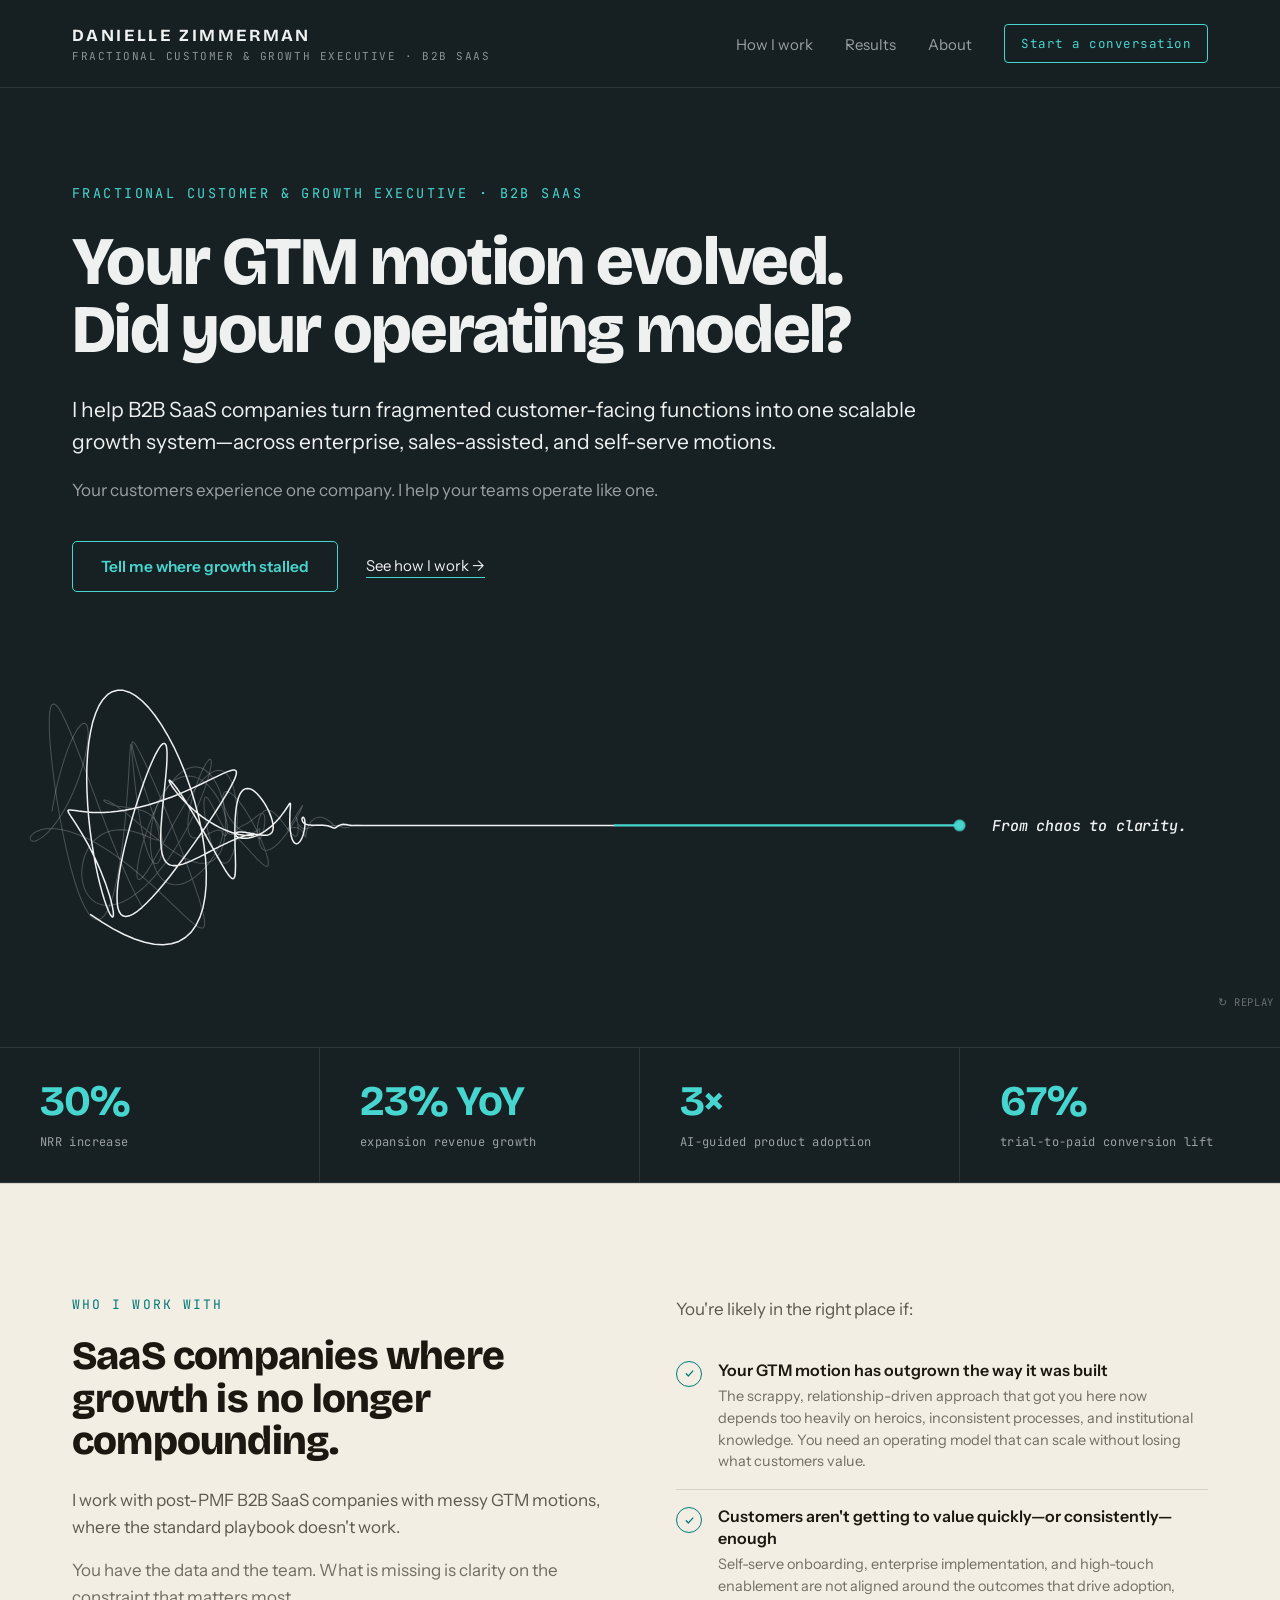
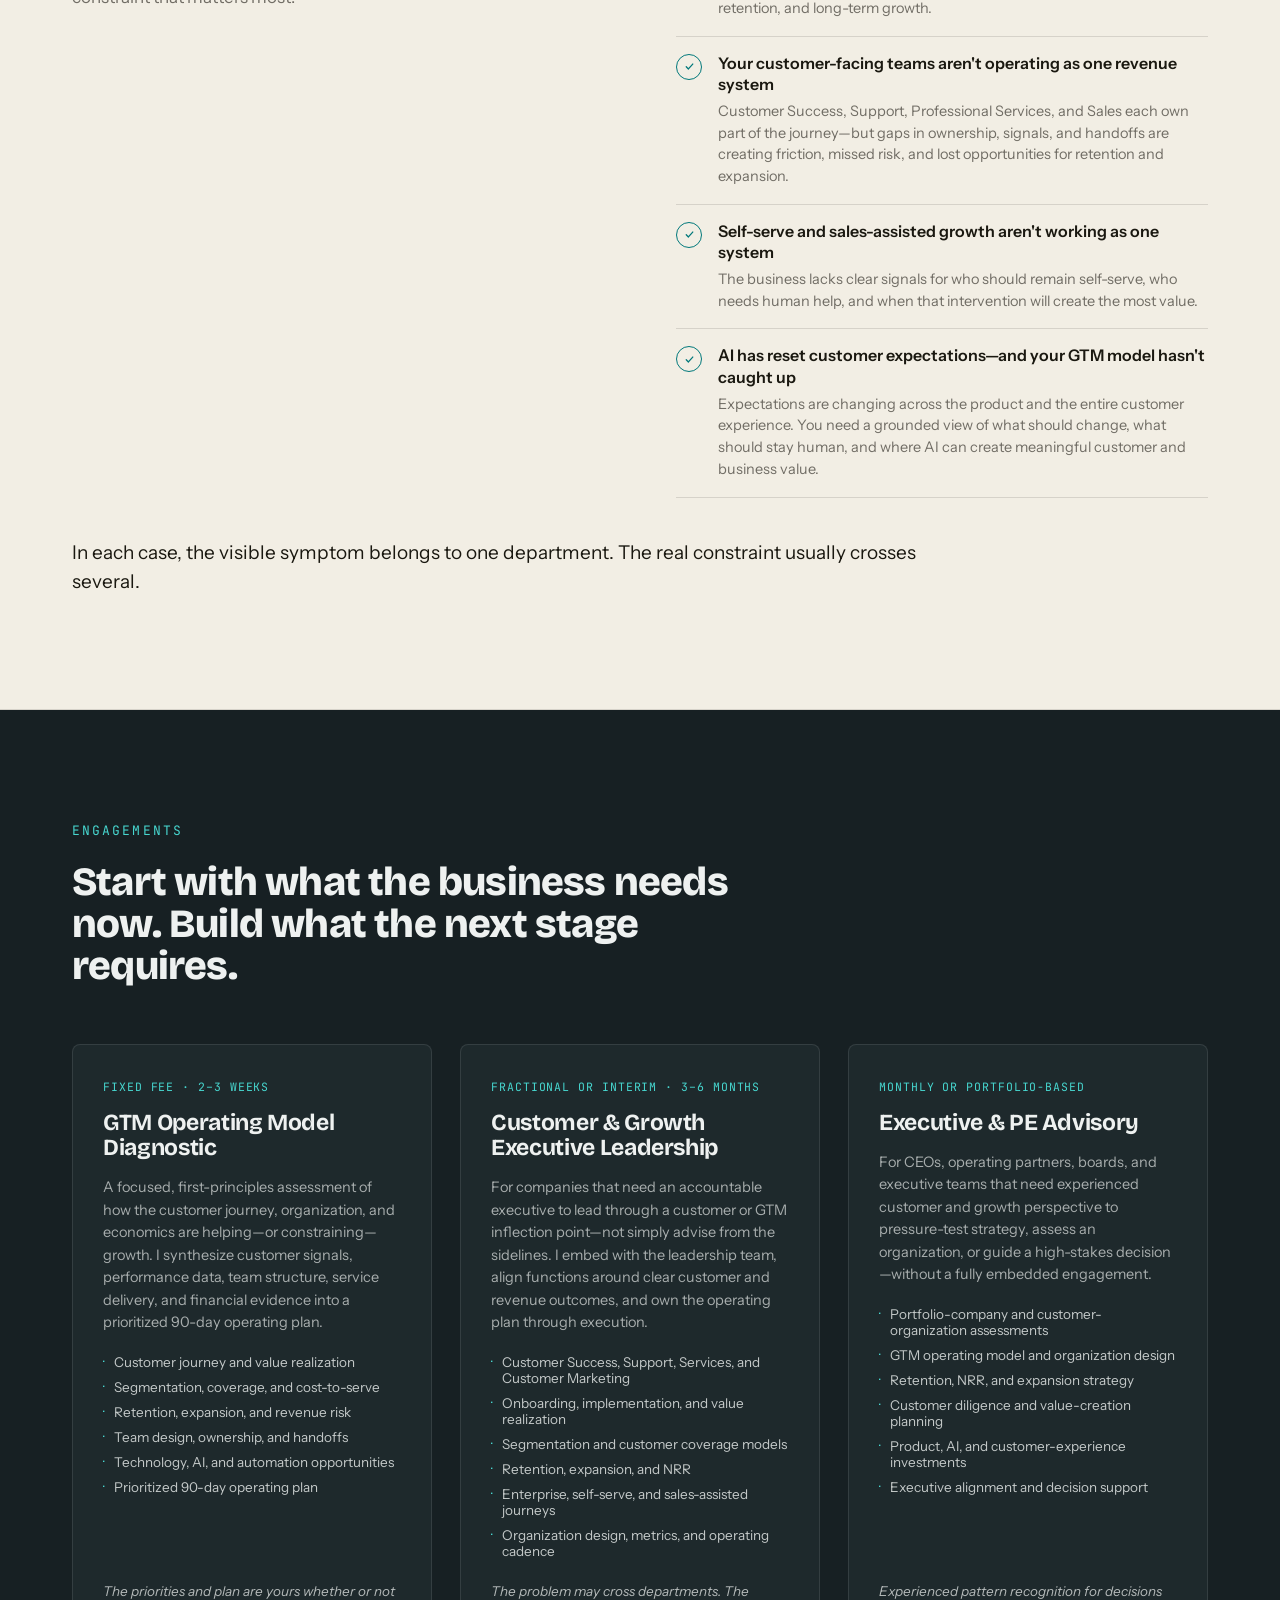
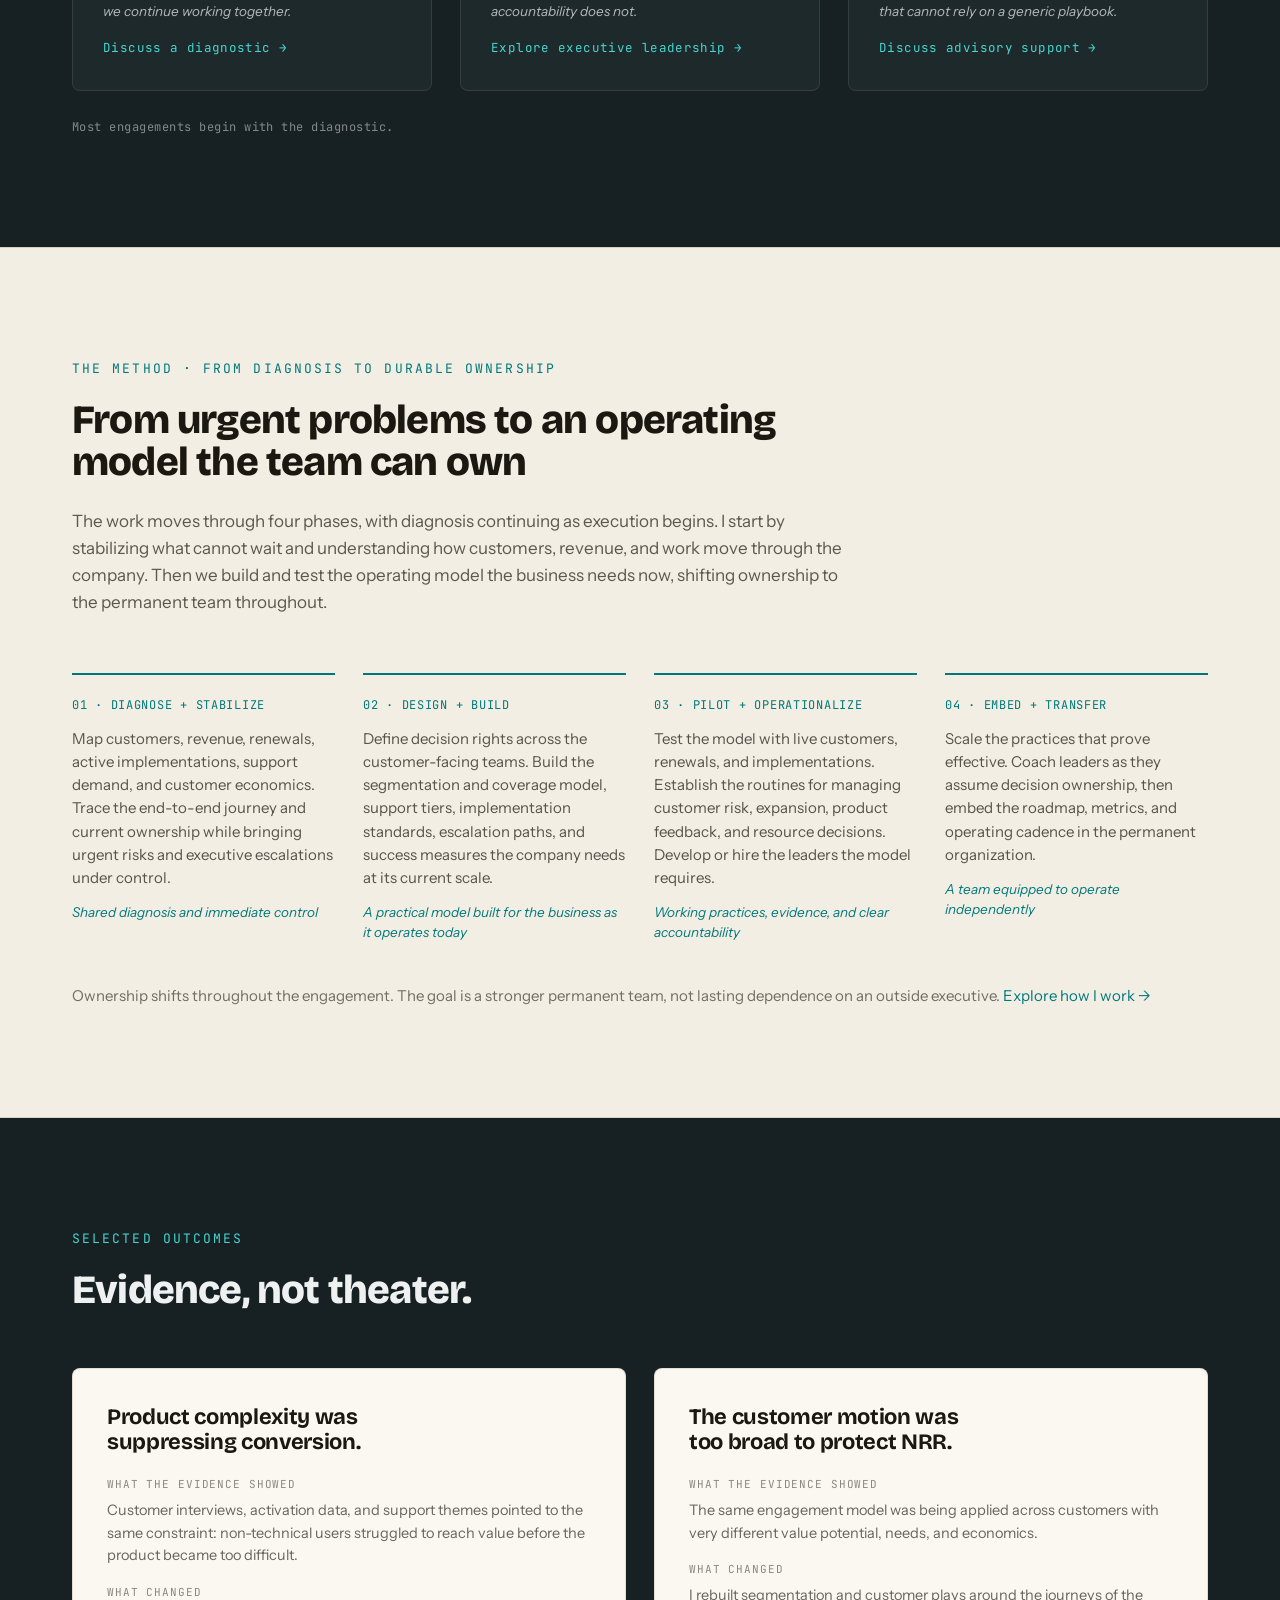
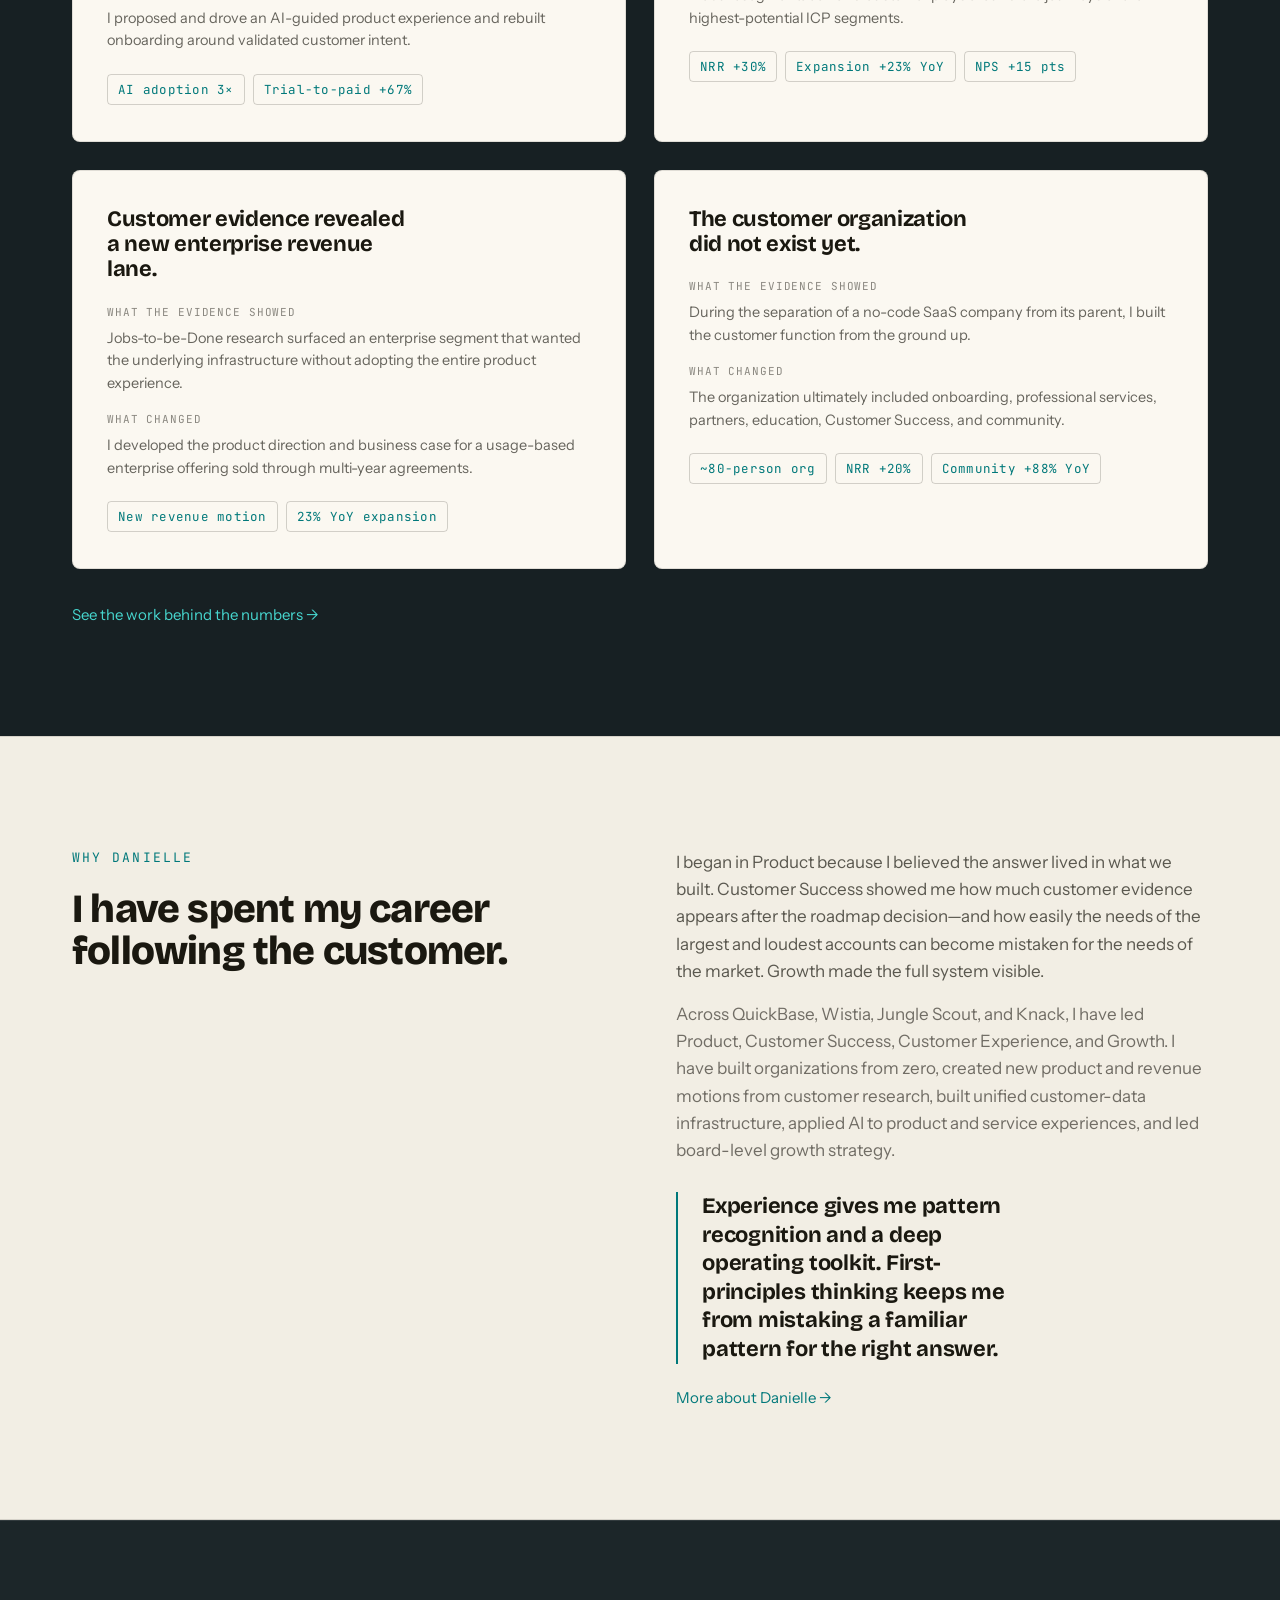
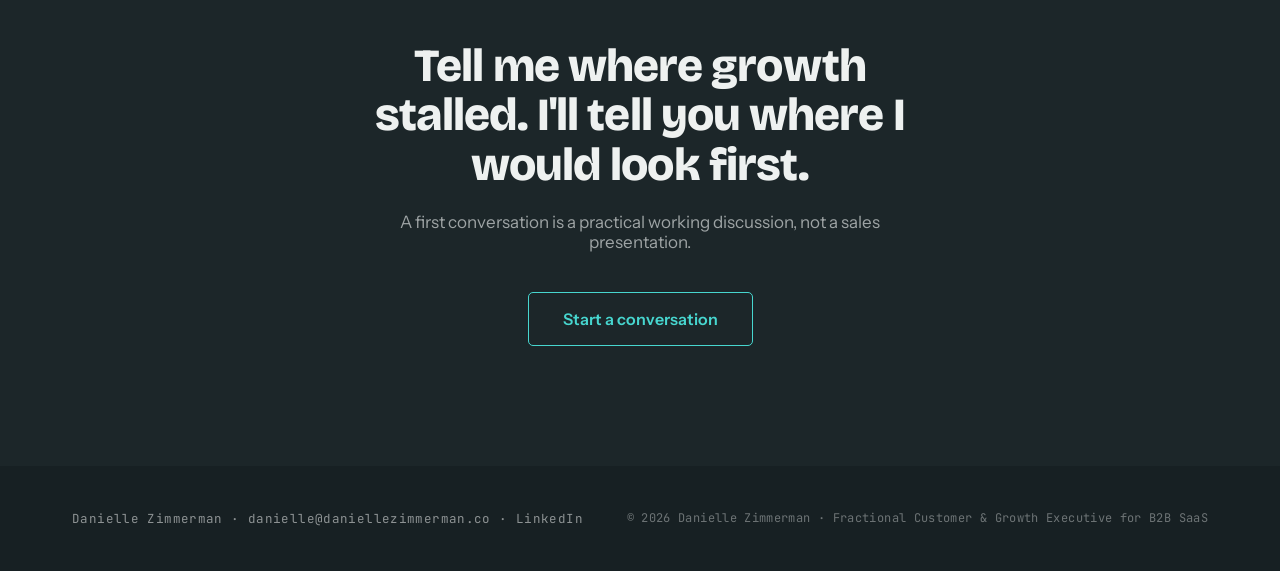
==== commit 07cbfd28: "Home: remove Point of View section; flip Who I Work With to cream to keep band alternation Co-Author" ====
--- a/index.html
+++ b/index.html
@@ -79,8 +79,9 @@
     </div>
   </section>
 
-  <!-- WHO I WORK WITH -->
-  <section class="section wrap" aria-labelledby="who-h">
+  <!-- WHO I WORK WITH (light band) -->
+  <section class="band band--light" aria-labelledby="who-h">
+    <div class="section wrap">
     <div class="two-col">
       <div>
         <p class="eyebrow">Who I work with</p>
@@ -99,14 +100,6 @@
       </div>
     </div>
     <p class="closing-line" style="margin:40px 0 0">In each case, the visible symptom belongs to one department. The real constraint usually crosses several.</p>
-  </section>
-
-  <!-- POINT OF VIEW (light band) -->
-  <section class="band band--light" aria-labelledby="pov-h">
-    <div class="section wrap">
-      <p class="eyebrow">The point of view</p>
-      <h2 class="h2" id="pov-h" style="max-width:26ch;margin-bottom:28px">Who's buying fills your funnel. Who's winning determines whether growth holds.</h2>
-      <p class="body" style="max-width:60ch;margin:0">You need both signals read together. Otherwise, new logos just backfill churn—and the topline calls it growth.</p>
     </div>
   </section>
 
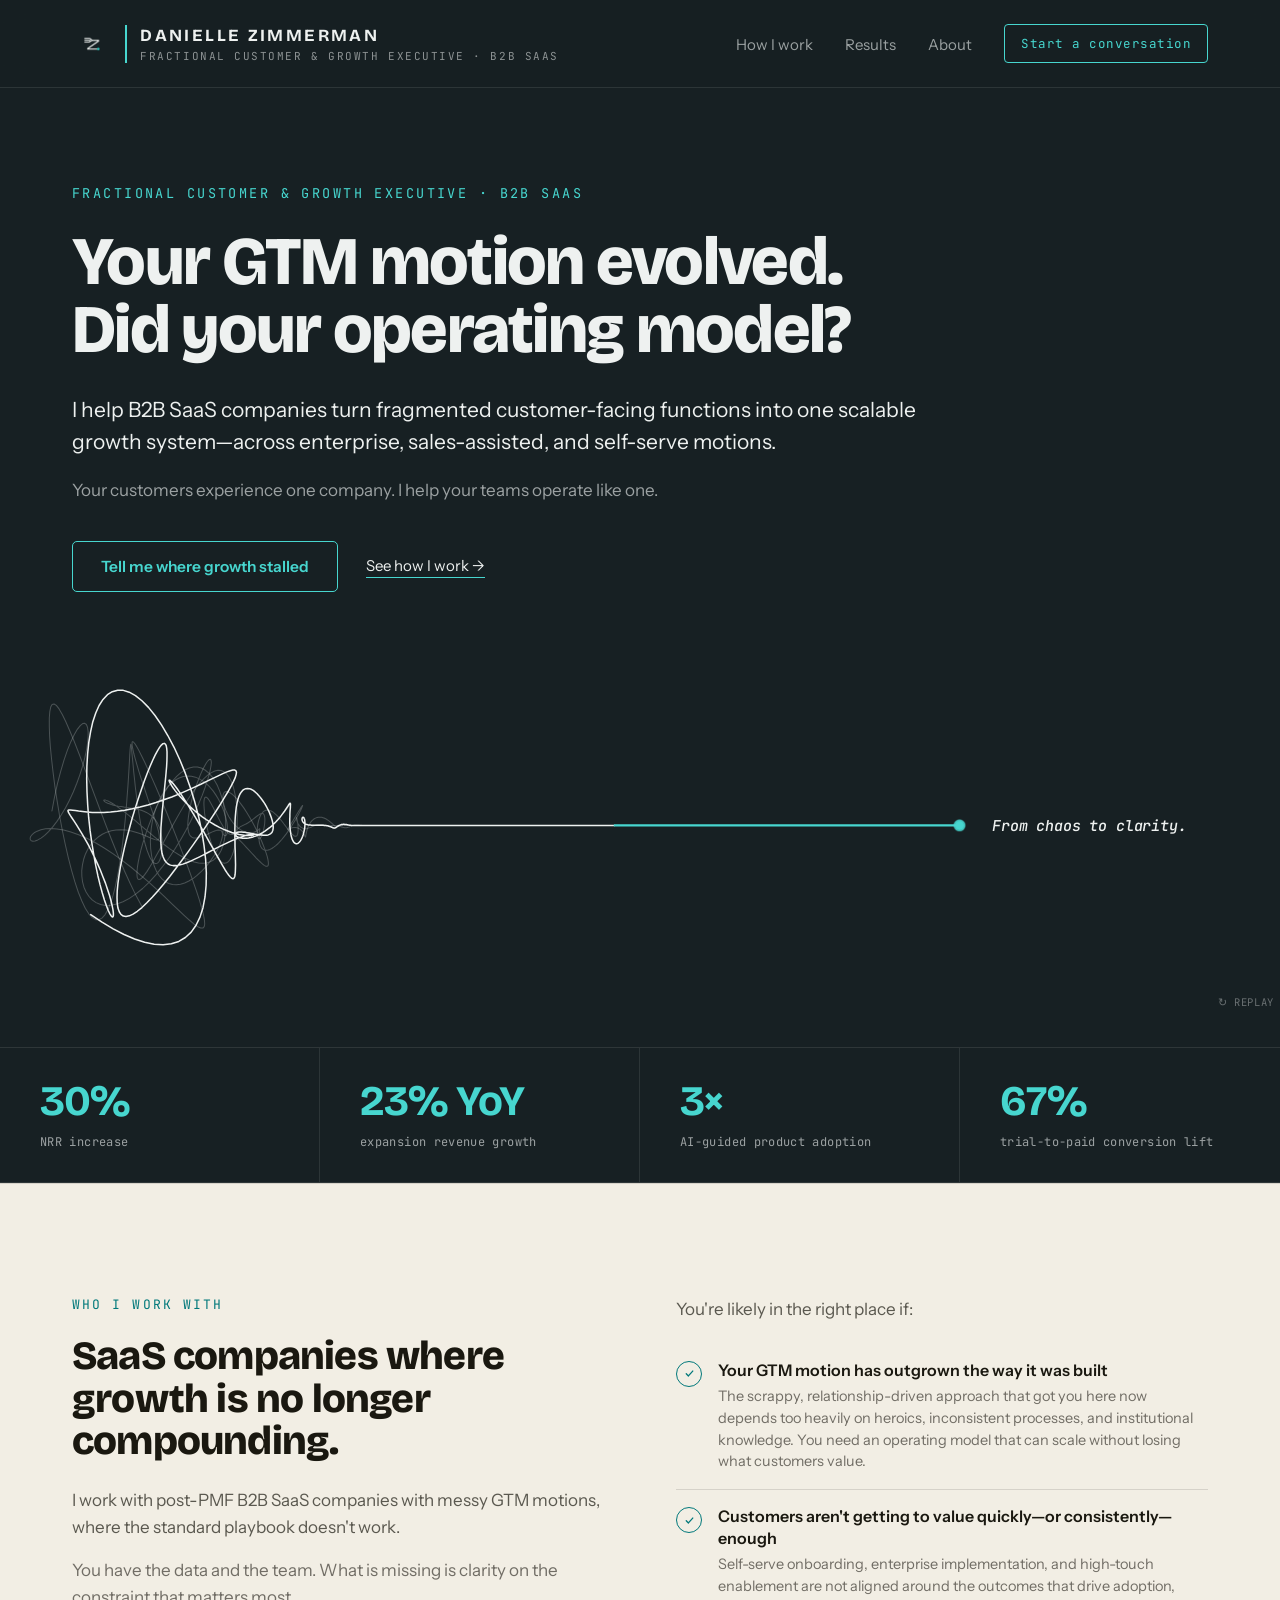
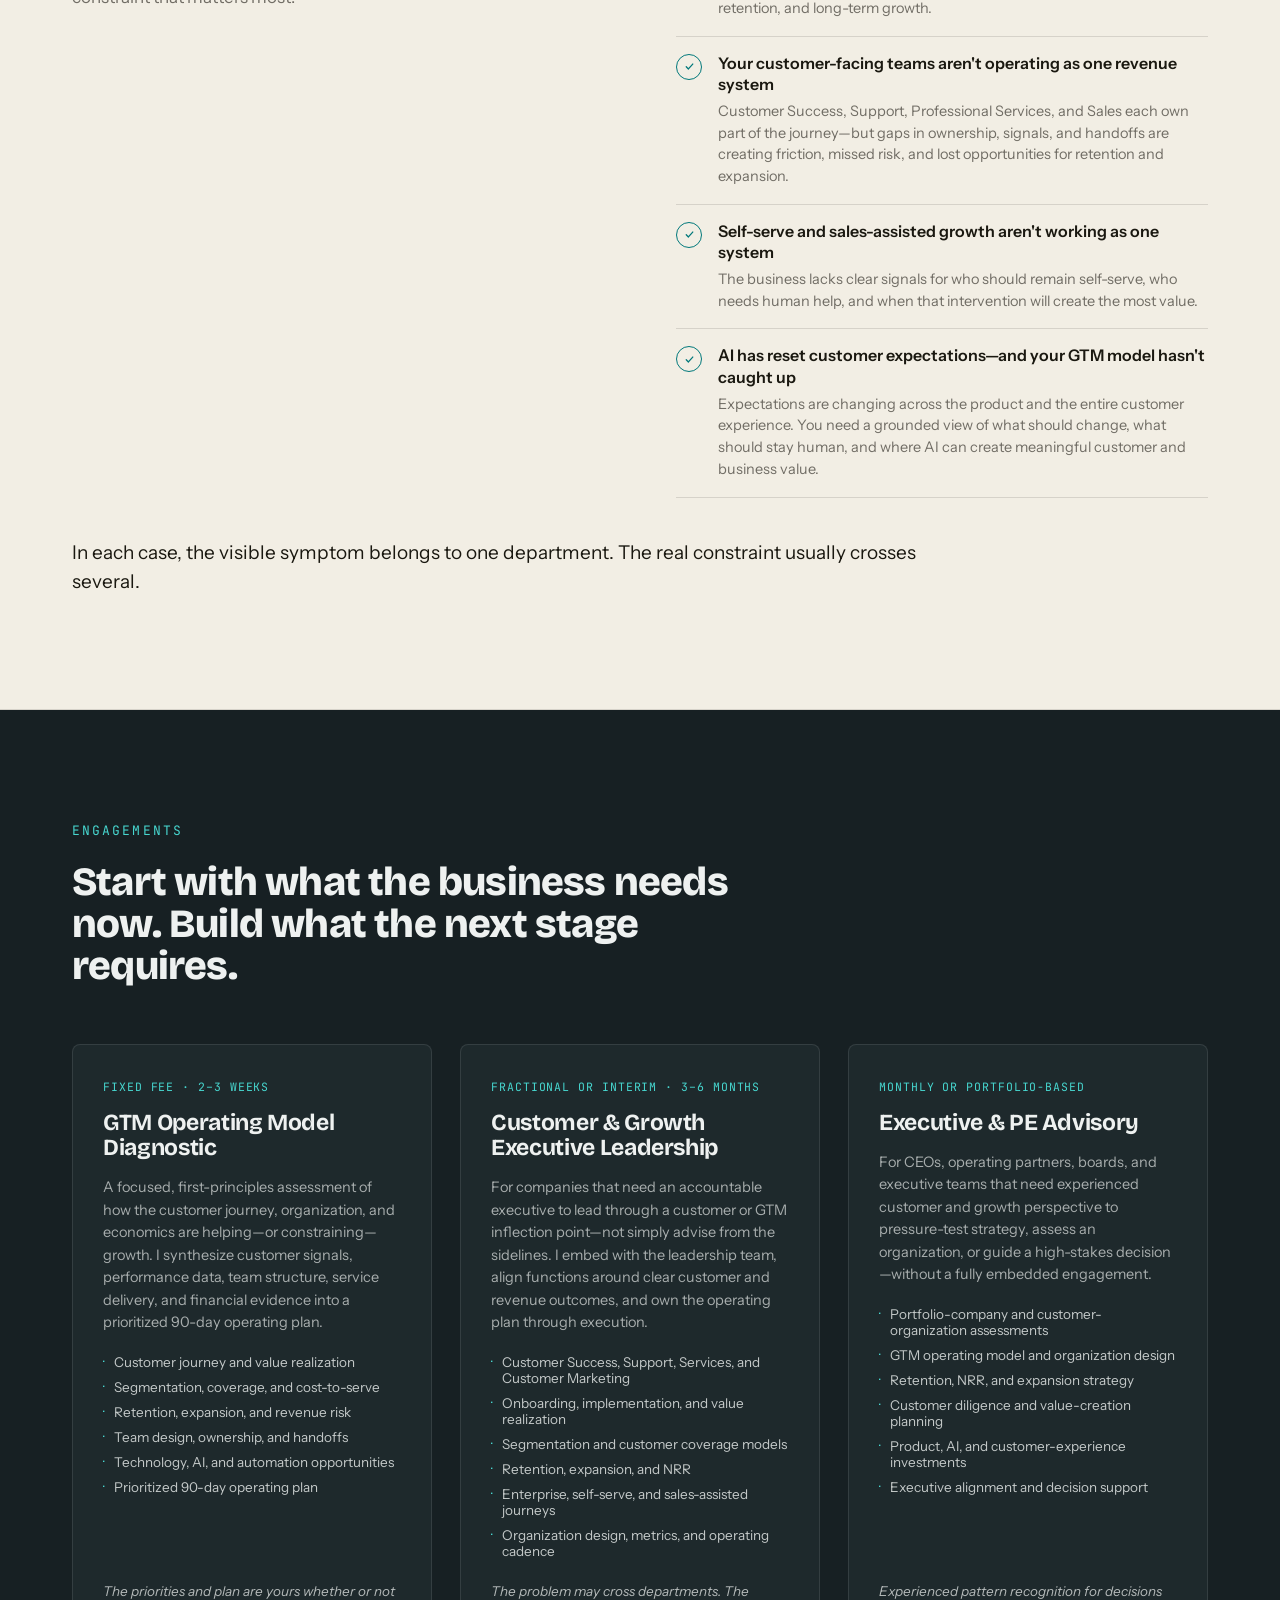
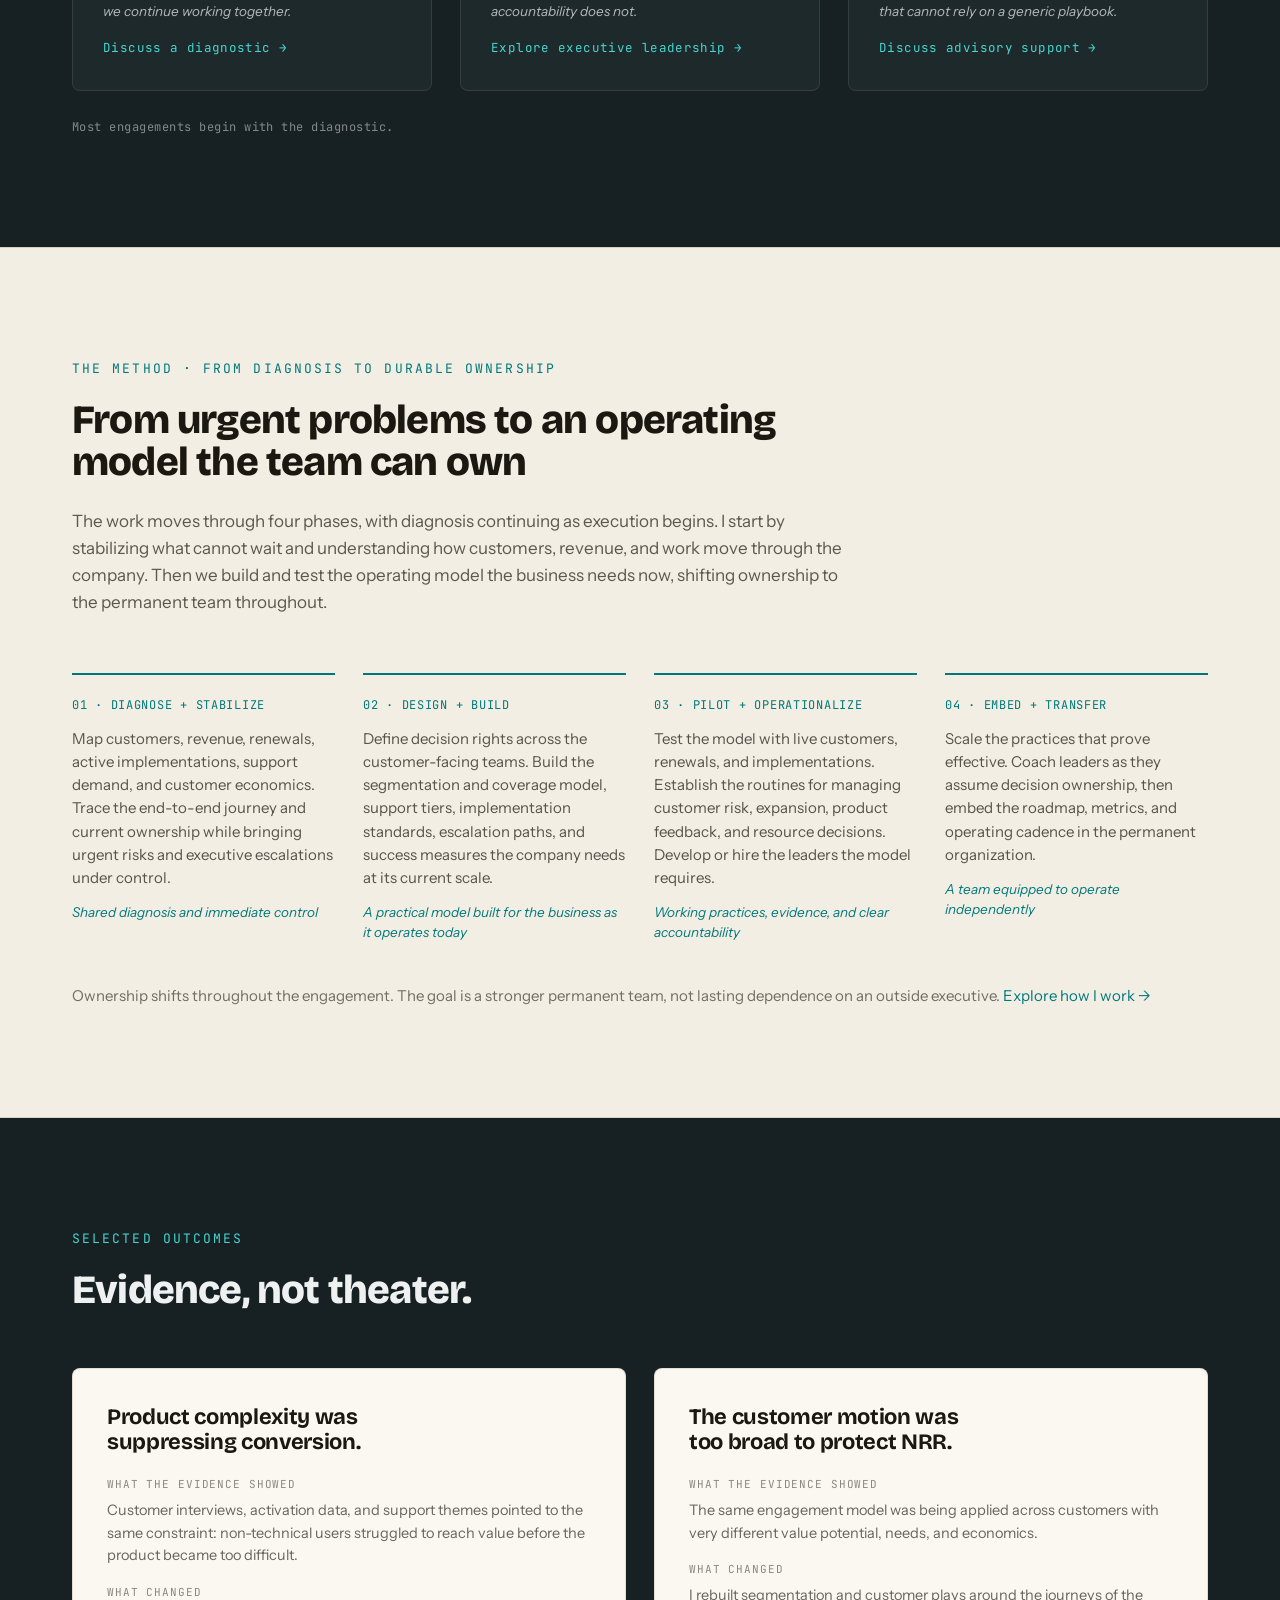
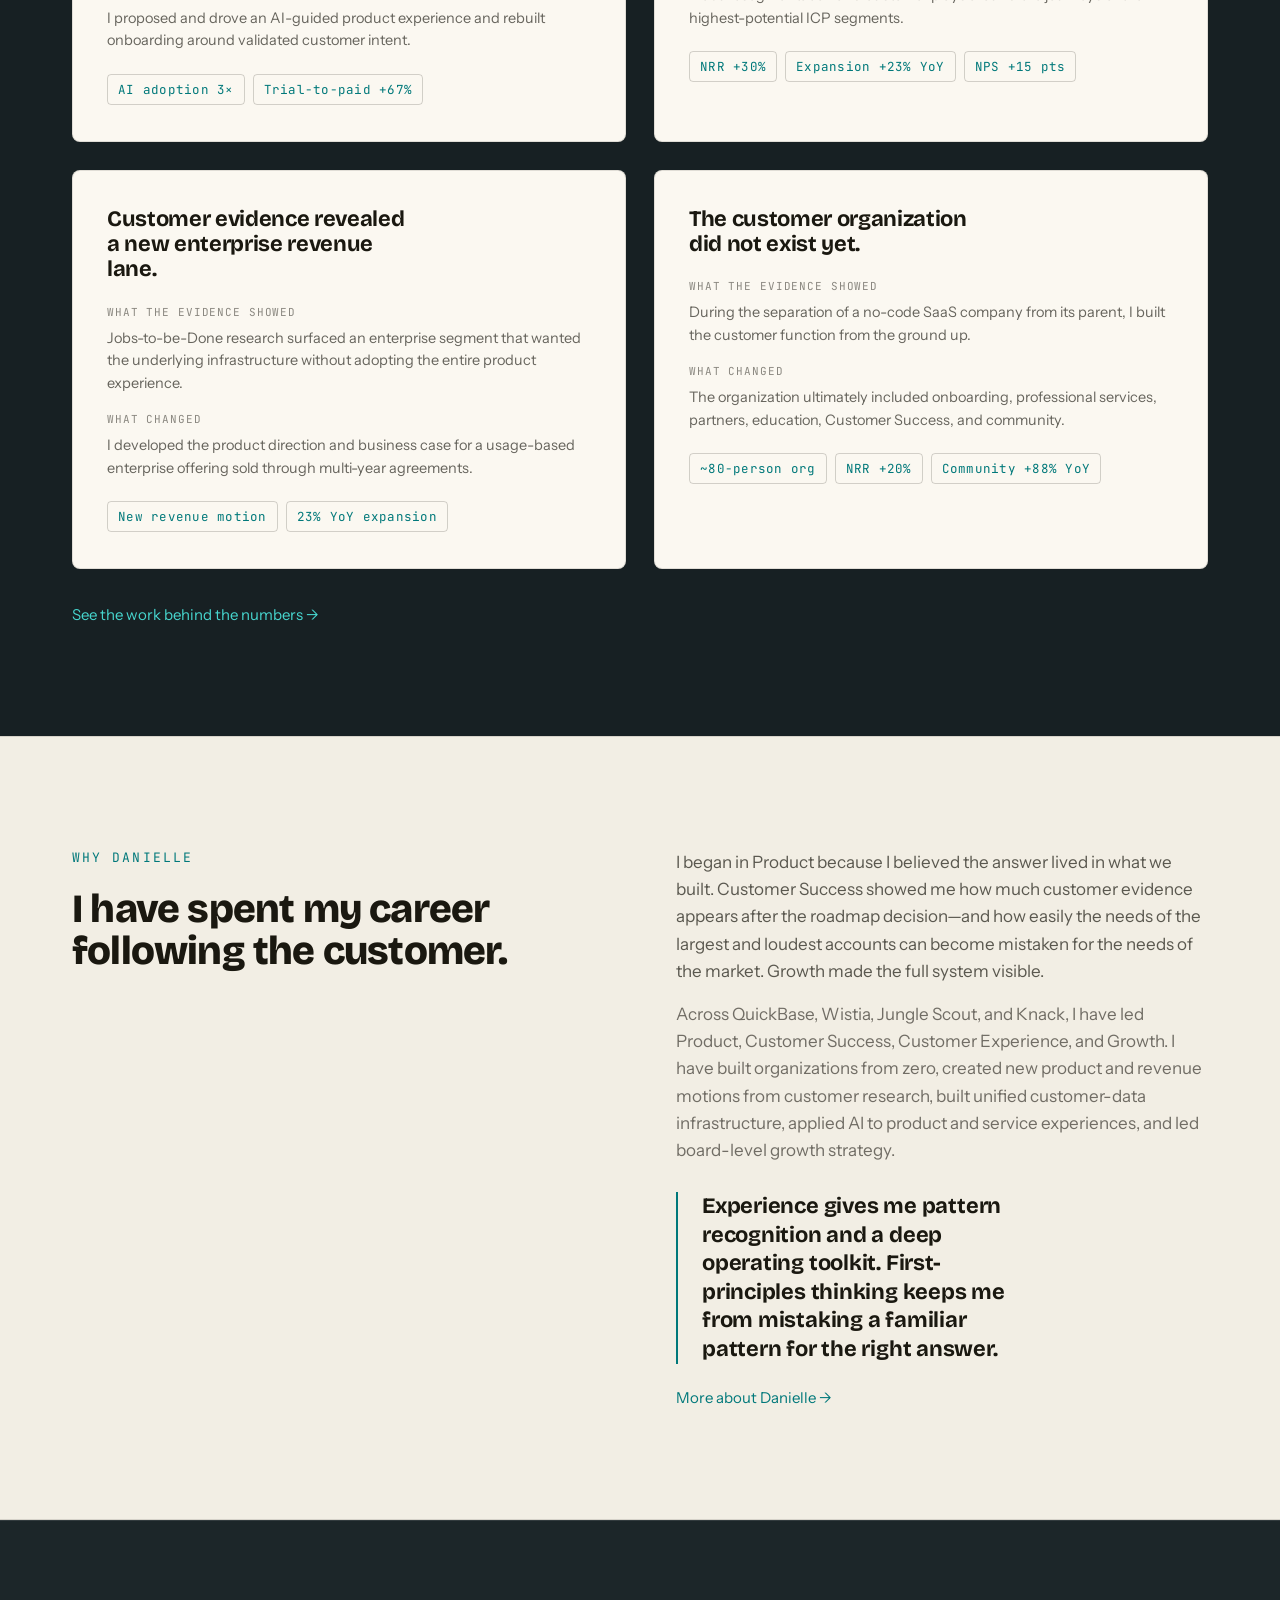
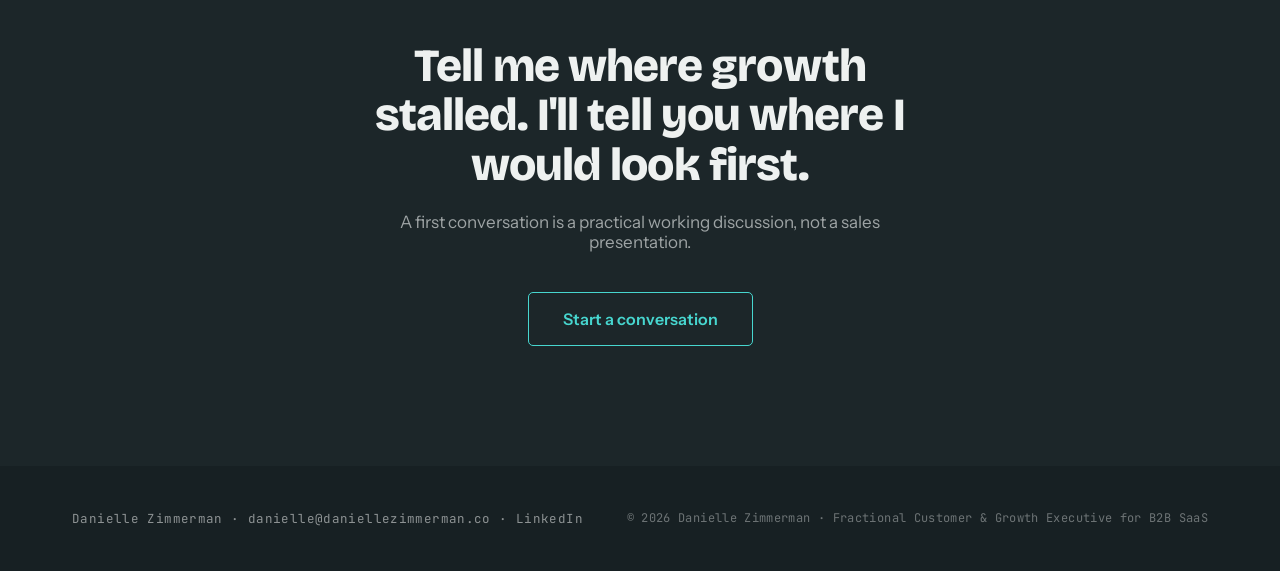
==== commit c7e38630: "Nav: add light Z mark and teal rule before the name across all pages Co-Authored-By: Claude Opus 4.8" ====
--- a/index.html
+++ b/index.html
@@ -19,15 +19,18 @@
   <link rel="preconnect" href="https://fonts.gstatic.com" crossorigin>
   <link href="https://fonts.googleapis.com/css2?family=Bricolage+Grotesque:opsz,wght@12..96,400..800&family=Instrument+Sans:ital,wght@0,400;0,500;0,600;1,400&family=JetBrains+Mono:ital,wght@0,400;0,500;1,500&display=swap" rel="stylesheet">
 
-  <link rel="stylesheet" href="assets/css/styles.css?v=14">
+  <link rel="stylesheet" href="assets/css/styles.css?v=15">
 </head>
 <body>
 <a class="skip-link" href="#main">Skip to content</a>
 
 <nav class="nav" aria-label="Primary">
   <a class="nav__brand" href="index.html" aria-label="Danielle Zimmerman, Fractional Customer &amp; Growth Executive for B2B SaaS, home">
-    <span class="nav__name">DANIELLE ZIMMERMAN</span>
-    <span class="nav__desc">FRACTIONAL CUSTOMER &amp; GROWTH EXECUTIVE · B2B SAAS</span>
+    <img class="nav__mark" src="assets/brand/zimmerman-mark-light-nav.png" alt="" aria-hidden="true" width="40" height="34">
+    <span class="nav__text">
+      <span class="nav__name">DANIELLE ZIMMERMAN</span>
+      <span class="nav__desc">FRACTIONAL CUSTOMER &amp; GROWTH EXECUTIVE · B2B SAAS</span>
+    </span>
   </a>
   <ul class="nav__links">
     <li><a class="nav__link" href="how-i-work.html">How I work</a></li>
--- a/assets/css/styles.css
+++ b/assets/css/styles.css
@@ -97,8 +97,10 @@
   -webkit-backdrop-filter: blur(12px); backdrop-filter: blur(12px);
   border-bottom: 1px solid var(--hairline);
 }
-.nav__brand { display: flex; flex-direction: column; gap: 3px; color: var(--ink); }
+.nav__brand { display: flex; align-items: center; gap: 13px; color: var(--ink); }
 .nav__brand:hover { color: var(--ink); }
+.nav__mark { flex: none; display: block; height: 34px; width: auto; }
+.nav__text { display: flex; flex-direction: column; gap: 3px; padding-left: 13px; border-left: 2px solid var(--accent); }
 .nav__name { font-family: var(--font-display); font-weight: 700; font-size: 17px; letter-spacing: 0.14em; }
 .nav__desc { font-family: var(--font-mono); font-size: 11px; letter-spacing: 0.14em; color: var(--ink-55); }
 .nav__links { display: flex; align-items: center; gap: 32px; list-style: none; margin: 0; padding: 0; }
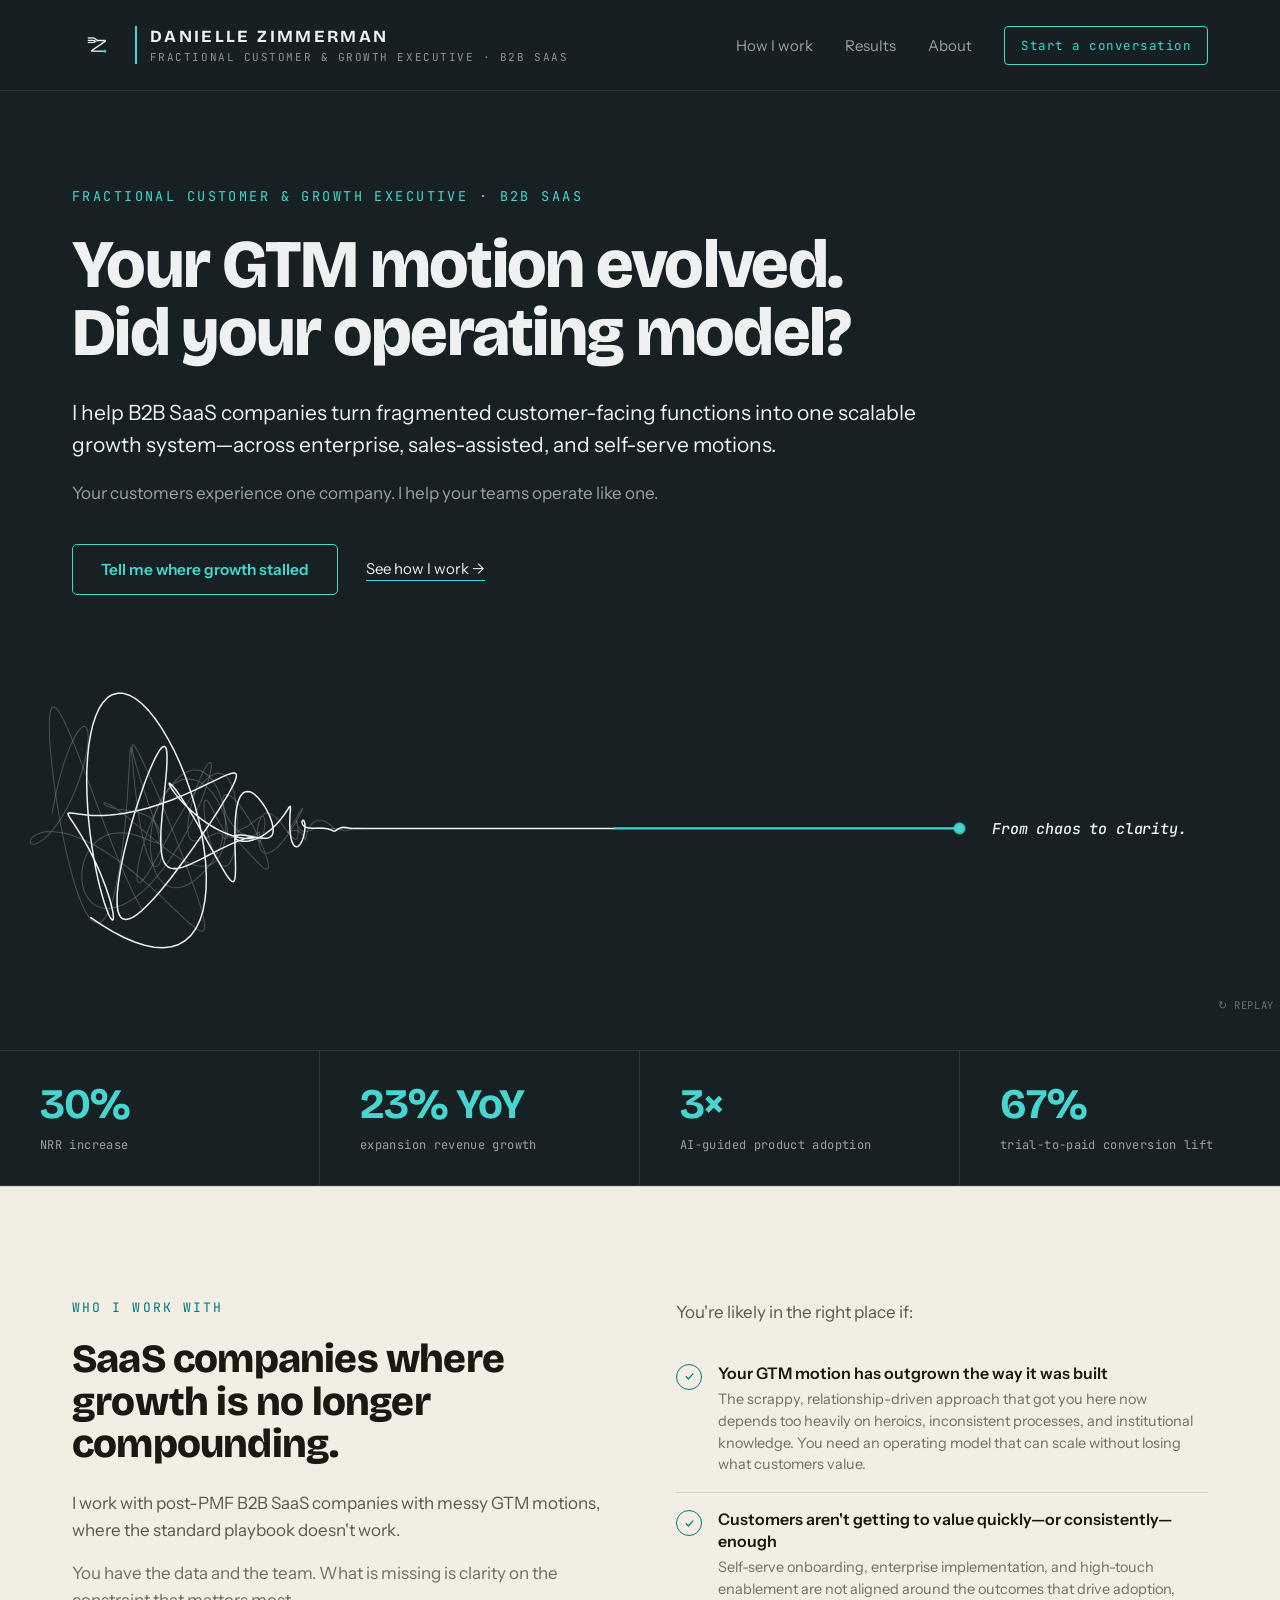
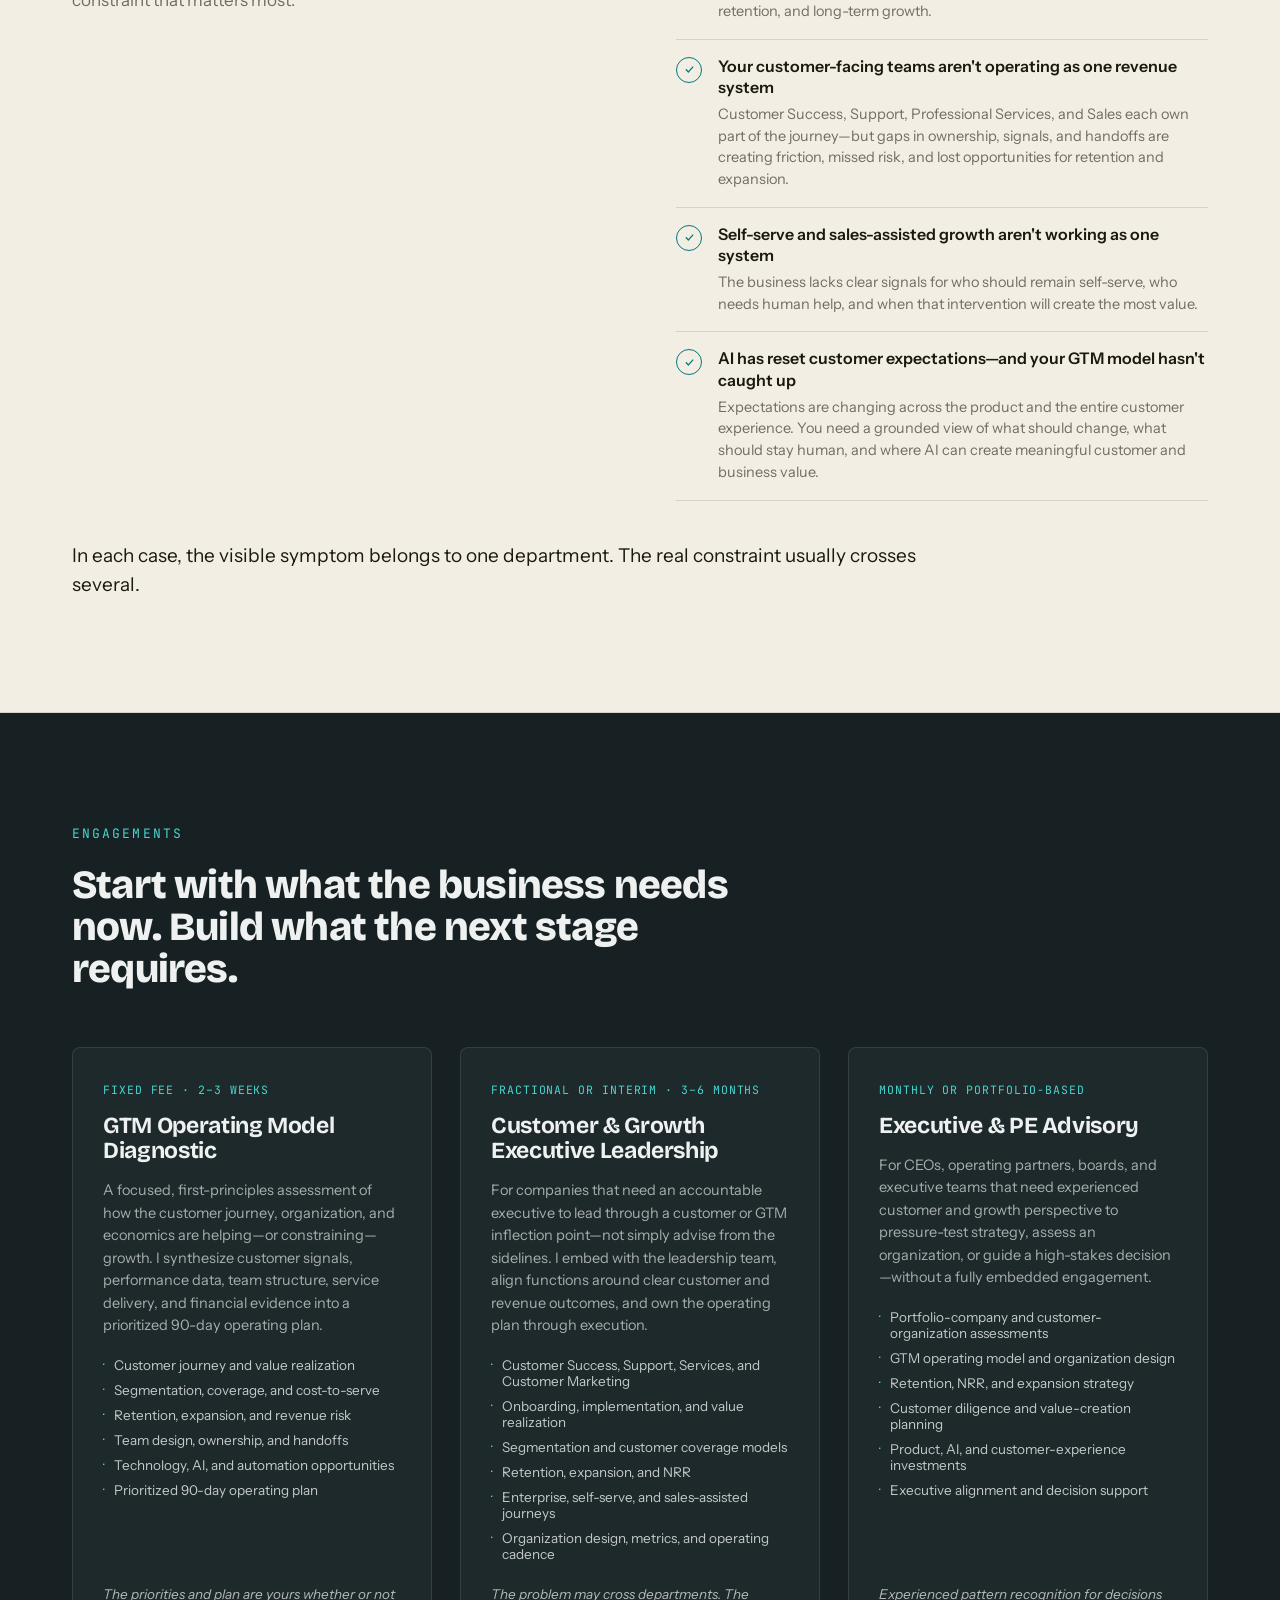
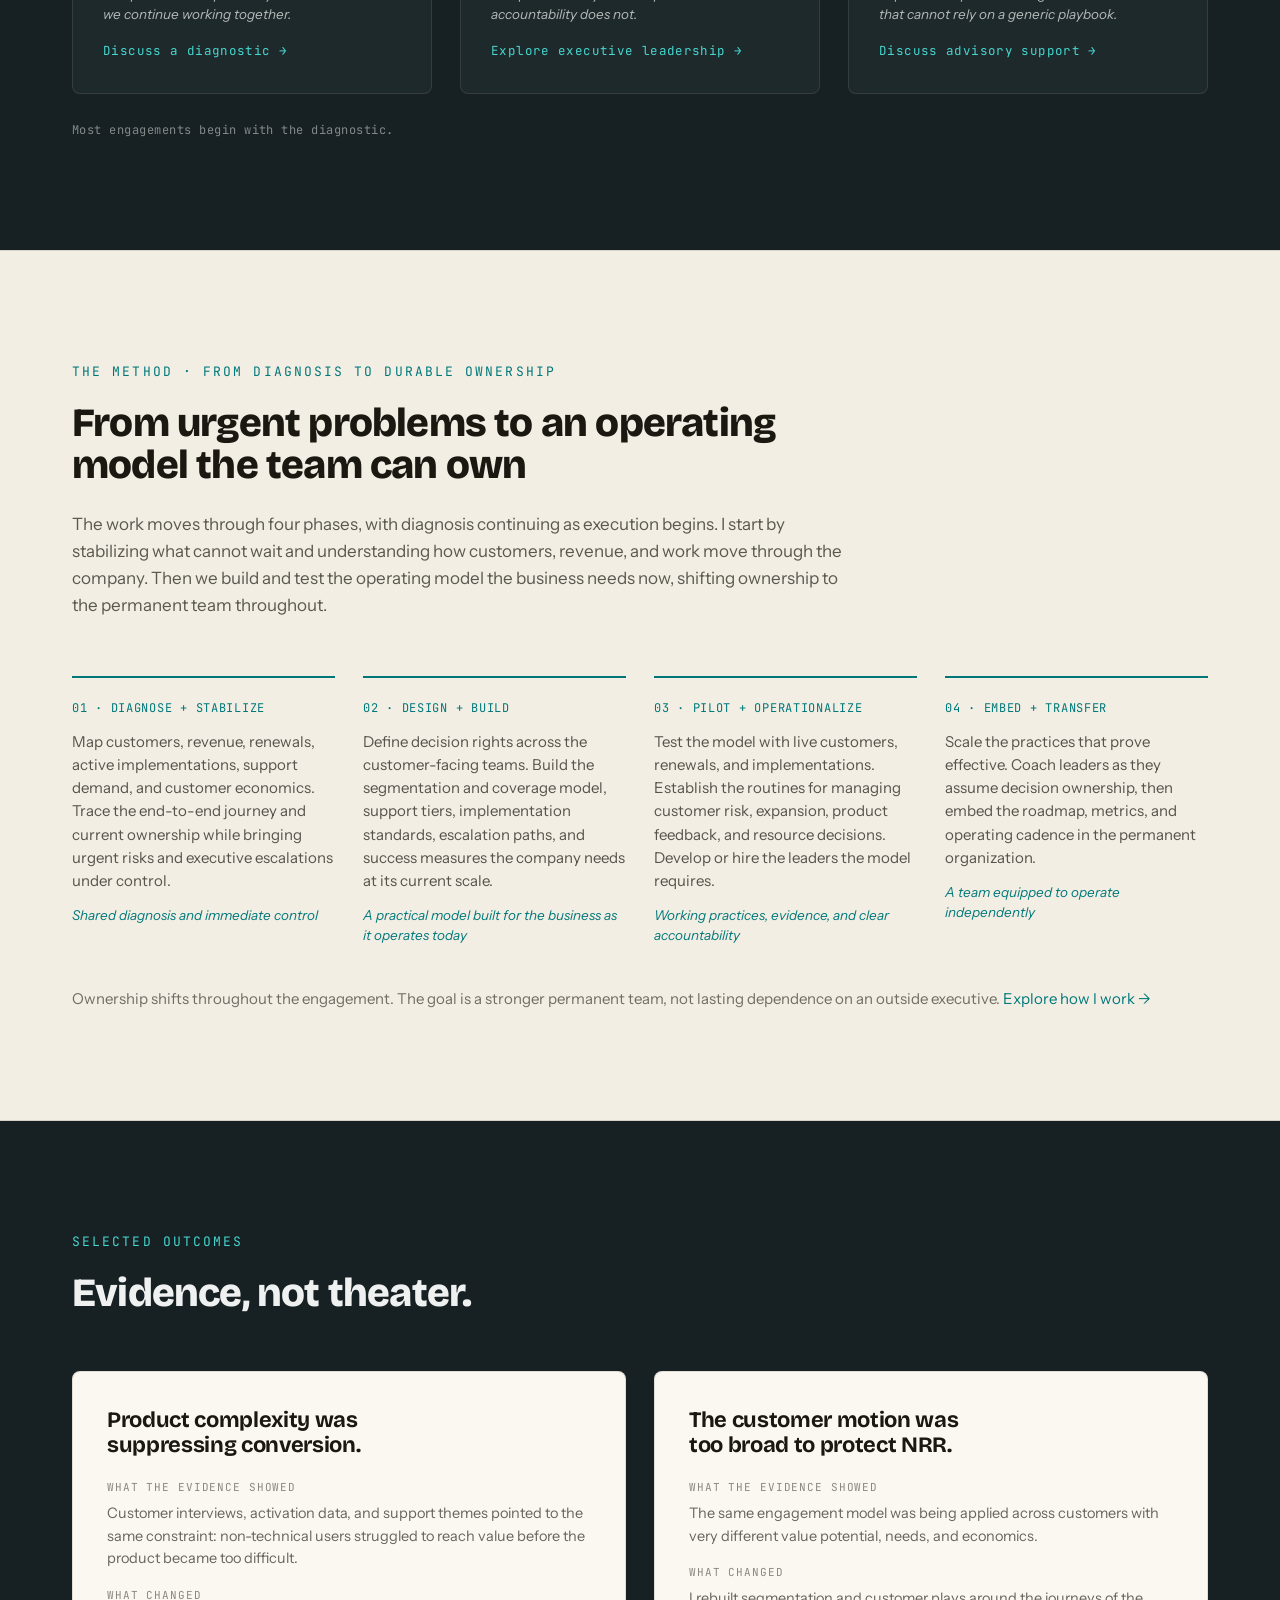
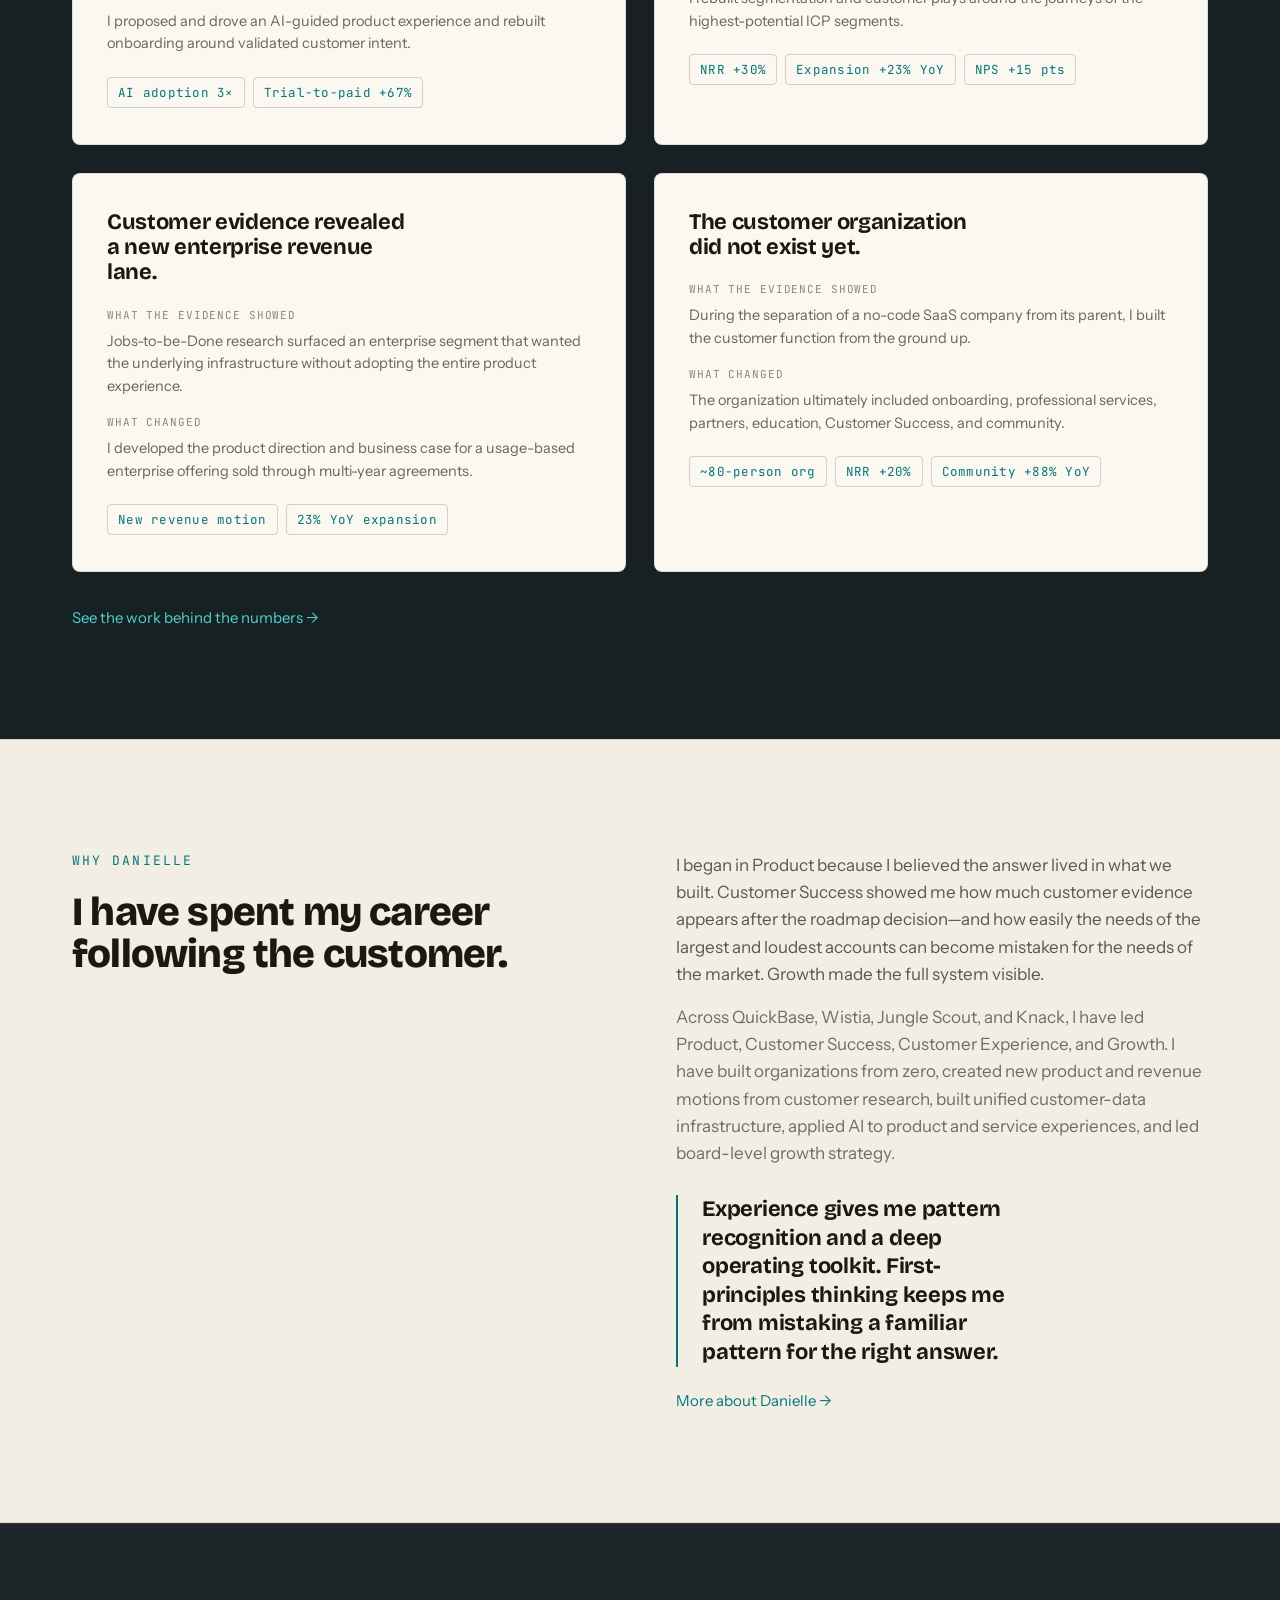
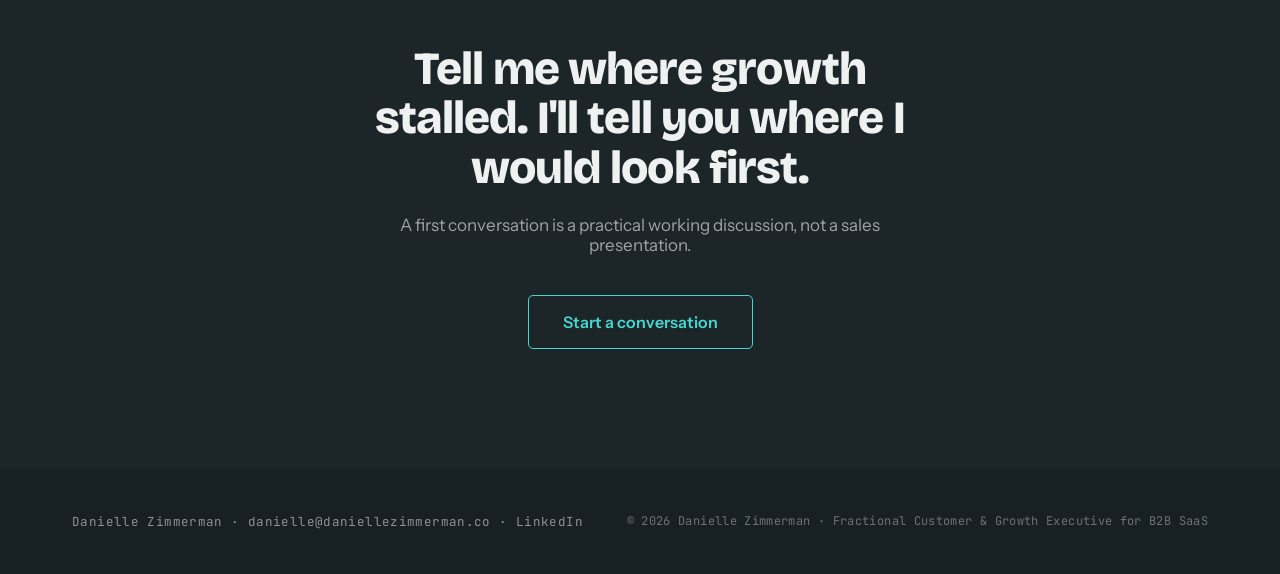
==== commit f09a9da0: "Nav: enlarge Z mark to 42px Co-Authored-By: Claude Opus 4.8 <noreply@anthropic.com>" ====
--- a/index.html
+++ b/index.html
@@ -19,7 +19,7 @@
   <link rel="preconnect" href="https://fonts.gstatic.com" crossorigin>
   <link href="https://fonts.googleapis.com/css2?family=Bricolage+Grotesque:opsz,wght@12..96,400..800&family=Instrument+Sans:ital,wght@0,400;0,500;0,600;1,400&family=JetBrains+Mono:ital,wght@0,400;0,500;1,500&display=swap" rel="stylesheet">
 
-  <link rel="stylesheet" href="assets/css/styles.css?v=15">
+  <link rel="stylesheet" href="assets/css/styles.css?v=16">
 </head>
 <body>
 <a class="skip-link" href="#main">Skip to content</a>
--- a/assets/css/styles.css
+++ b/assets/css/styles.css
@@ -99,7 +99,7 @@
 }
 .nav__brand { display: flex; align-items: center; gap: 13px; color: var(--ink); }
 .nav__brand:hover { color: var(--ink); }
-.nav__mark { flex: none; display: block; height: 34px; width: auto; }
+.nav__mark { flex: none; display: block; height: 42px; width: auto; }
 .nav__text { display: flex; flex-direction: column; gap: 3px; padding-left: 13px; border-left: 2px solid var(--accent); }
 .nav__name { font-family: var(--font-display); font-weight: 700; font-size: 17px; letter-spacing: 0.14em; }
 .nav__desc { font-family: var(--font-mono); font-size: 11px; letter-spacing: 0.14em; color: var(--ink-55); }
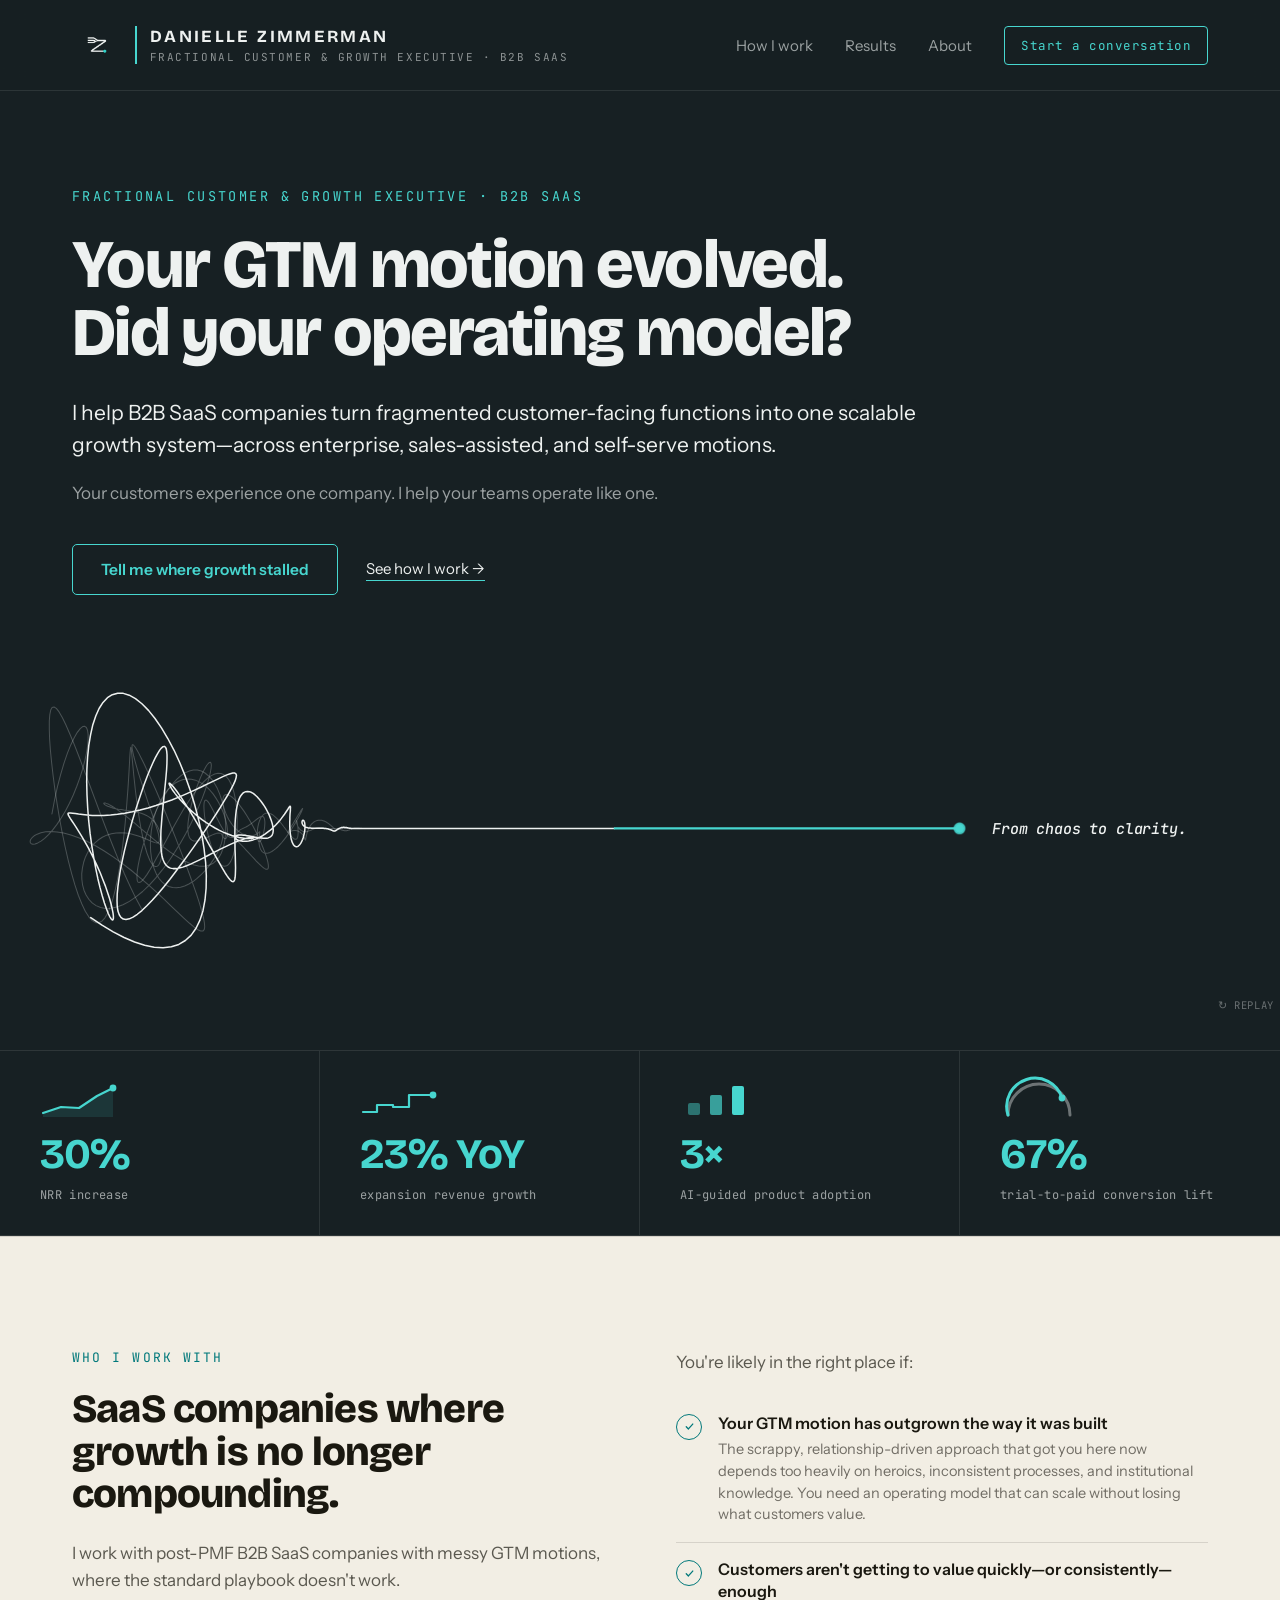
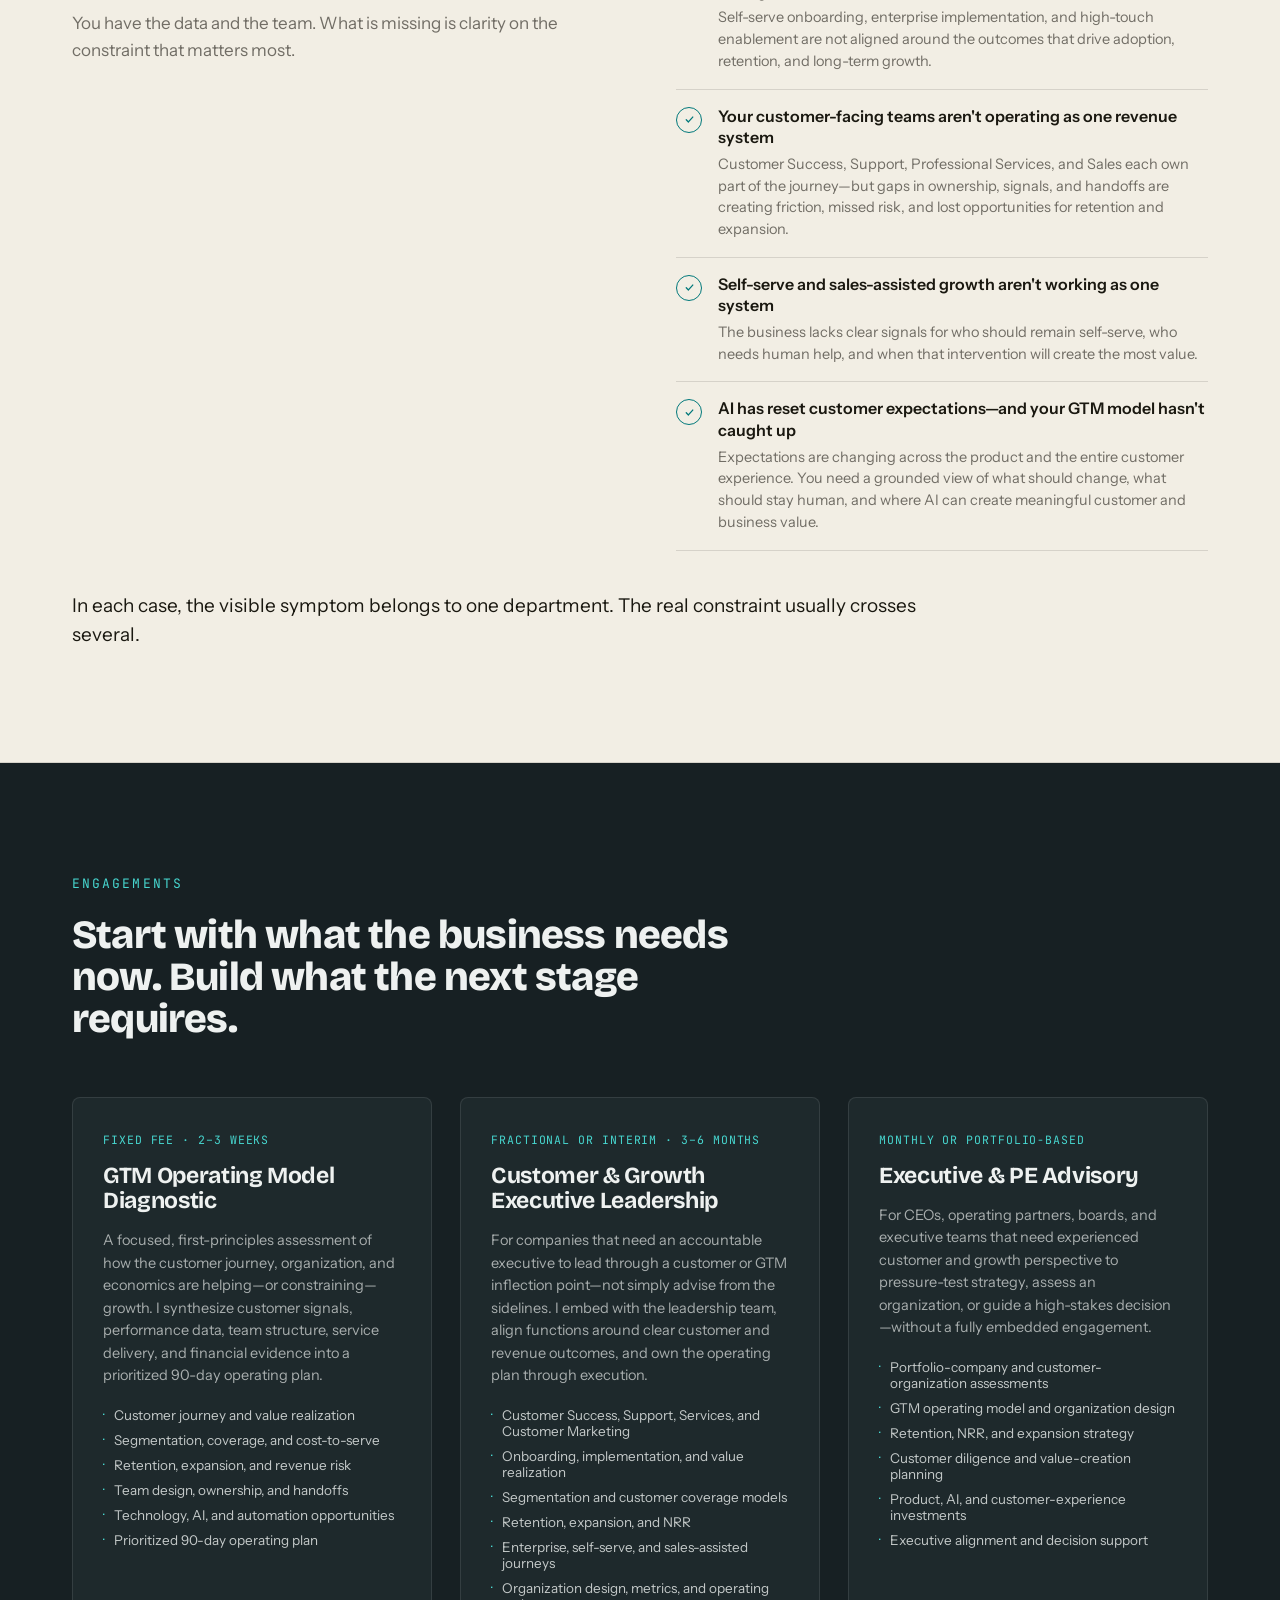
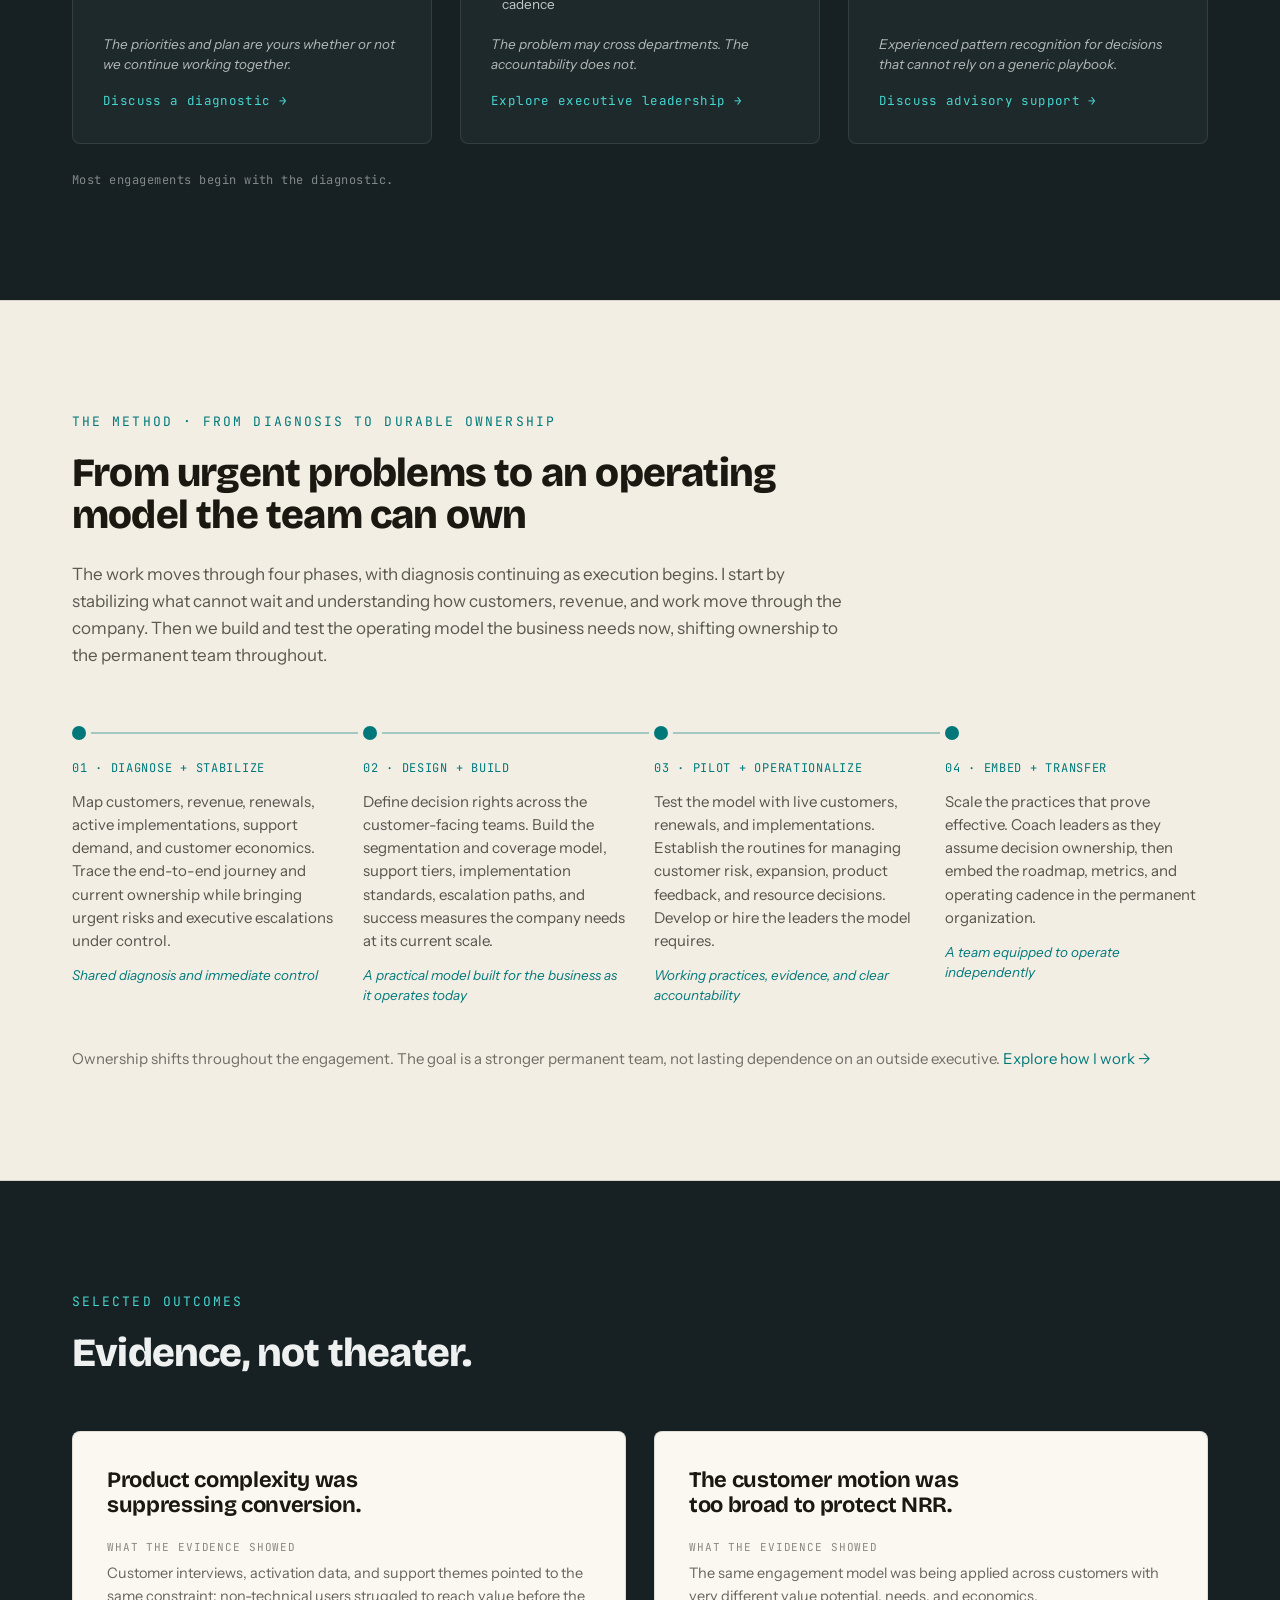
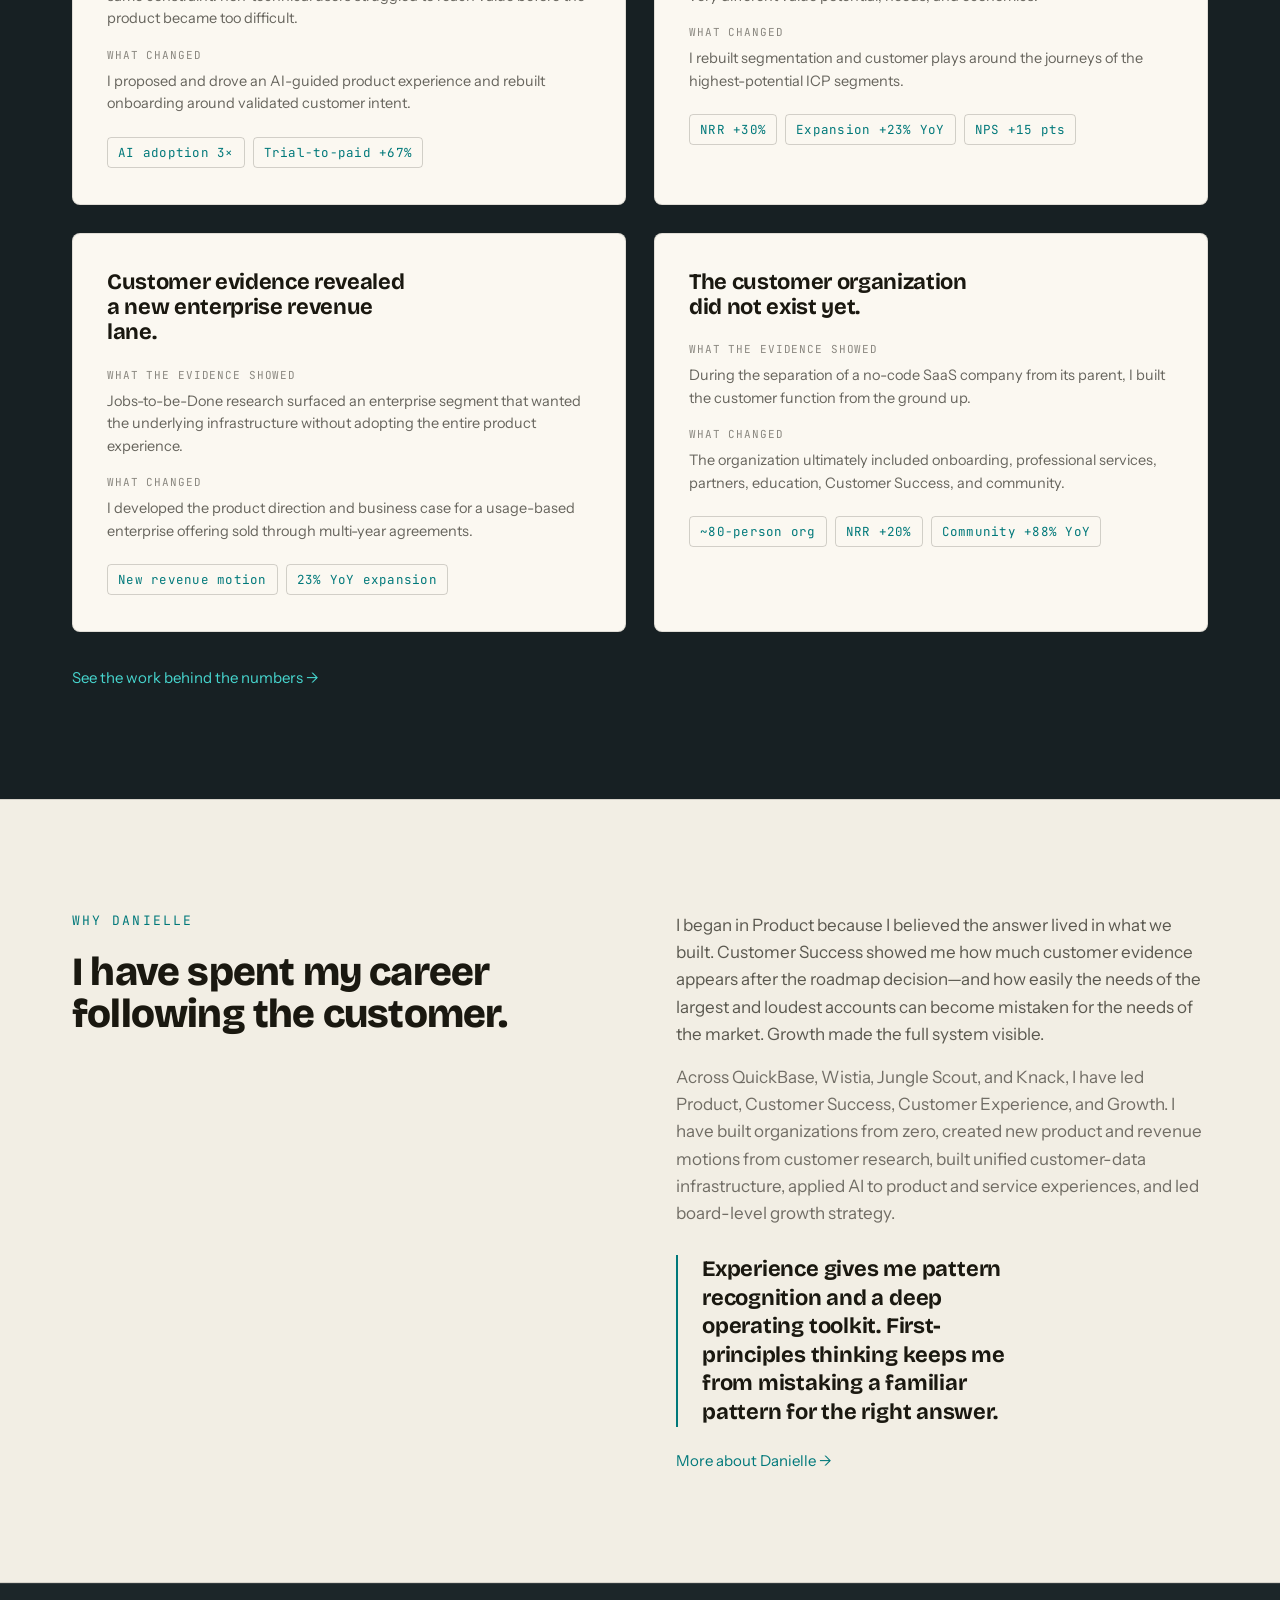
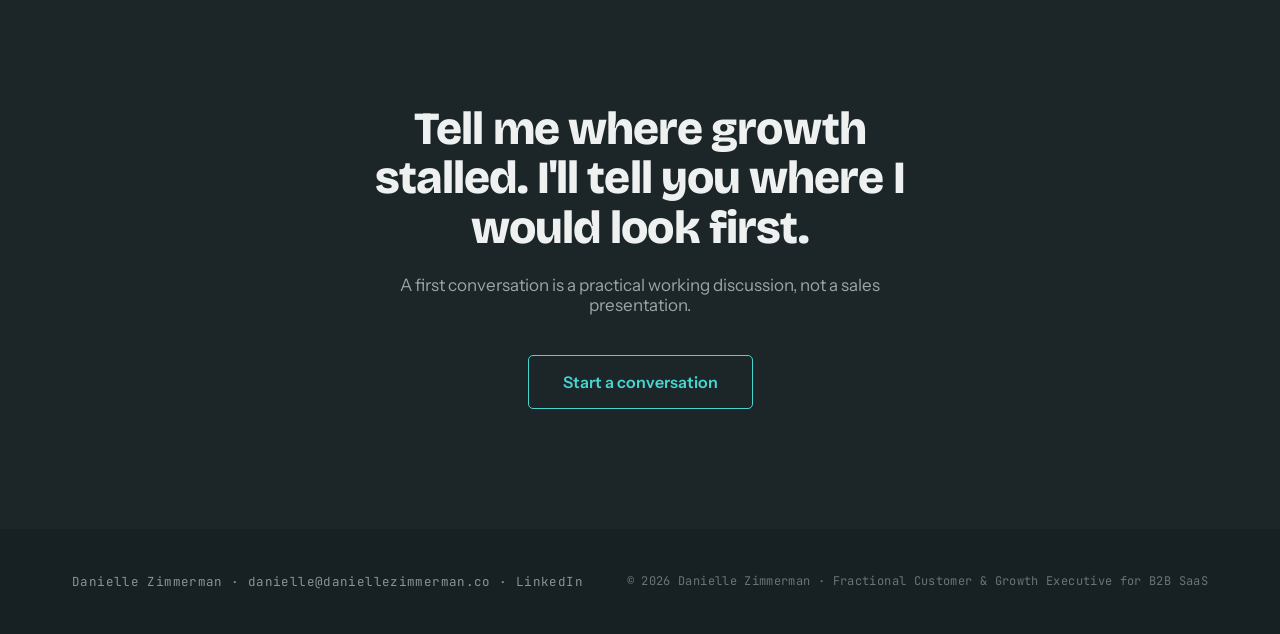
==== commit aecf6228: "Home: add micro-viz to proof metrics and turn the Method into a connected phase timeline Proof band:" ====
--- a/index.html
+++ b/index.html
@@ -13,13 +13,15 @@
   <meta property="og:description" content="I help B2B SaaS leadership teams find the real constraint behind stalled growth—and build the fix across the customer journey.">
   <meta name="twitter:card" content="summary_large_image">
 
-  <link rel="icon" href="assets/img/favicon.svg" type="image/svg+xml">
+  <link rel="icon" type="image/png" sizes="32x32" href="assets/img/favicon-32.png?v=2">
+  <link rel="icon" type="image/png" sizes="16x16" href="assets/img/favicon-16.png?v=2">
+  <link rel="apple-touch-icon" sizes="180x180" href="assets/img/apple-touch-icon.png?v=2">
 
   <link rel="preconnect" href="https://fonts.googleapis.com">
   <link rel="preconnect" href="https://fonts.gstatic.com" crossorigin>
   <link href="https://fonts.googleapis.com/css2?family=Bricolage+Grotesque:opsz,wght@12..96,400..800&family=Instrument+Sans:ital,wght@0,400;0,500;0,600;1,400&family=JetBrains+Mono:ital,wght@0,400;0,500;1,500&display=swap" rel="stylesheet">
 
-  <link rel="stylesheet" href="assets/css/styles.css?v=16">
+  <link rel="stylesheet" href="assets/css/styles.css?v=17">
 </head>
 <body>
 <a class="skip-link" href="#main">Skip to content</a>
@@ -75,10 +77,22 @@
   <!-- PROOF BAND -->
   <section class="wrap wrap--graphic section--proof" aria-label="Selected outcomes">
     <div class="proof">
-      <div class="proof__cell"><div class="proof__num">30%</div><div class="proof__label">NRR increase</div></div>
-      <div class="proof__cell"><div class="proof__num">23% YoY</div><div class="proof__label">expansion revenue growth</div></div>
-      <div class="proof__cell"><div class="proof__num">3×</div><div class="proof__label">AI-guided product adoption</div></div>
-      <div class="proof__cell"><div class="proof__num">67%</div><div class="proof__label">trial-to-paid conversion lift</div></div>
+      <div class="proof__cell">
+        <span class="proof__viz" aria-hidden="true"><svg viewBox="0 0 78 34" fill="none"><path d="M3 30 L21 24 L39 25 L57 13 L73 5" stroke="var(--accent)" stroke-width="2.2" stroke-linecap="round" stroke-linejoin="round"/><path d="M3 30 L21 24 L39 25 L57 13 L73 5 L73 34 L3 34 Z" fill="var(--accent)" opacity="0.12"/><circle cx="73" cy="5" r="3.4" fill="var(--accent)"/></svg></span>
+        <div class="proof__num">30%</div><div class="proof__label">NRR increase</div>
+      </div>
+      <div class="proof__cell">
+        <span class="proof__viz" aria-hidden="true"><svg viewBox="0 0 78 34" fill="none"><path d="M3 29 H17 V22 H33 V24 H49 V12 H73" stroke="var(--accent)" stroke-width="2.2" stroke-linecap="round" stroke-linejoin="round"/><circle cx="73" cy="12" r="3.4" fill="var(--accent)"/></svg></span>
+        <div class="proof__num">23% YoY</div><div class="proof__label">expansion revenue growth</div>
+      </div>
+      <div class="proof__cell">
+        <span class="proof__viz" aria-hidden="true"><svg viewBox="0 0 78 34" fill="none"><rect x="8" y="20" width="12" height="12" rx="2" fill="var(--accent)" opacity="0.45"/><rect x="30" y="12" width="12" height="20" rx="2" fill="var(--accent)" opacity="0.7"/><rect x="52" y="3" width="12" height="29" rx="2" fill="var(--accent)"/></svg></span>
+        <div class="proof__num">3×</div><div class="proof__label">AI-guided product adoption</div>
+      </div>
+      <div class="proof__cell">
+        <span class="proof__viz" aria-hidden="true"><svg viewBox="0 0 78 34" fill="none"><path d="M8 32 A28 28 0 0 1 70 32" stroke="var(--ink-40)" stroke-width="3" stroke-linecap="round"/><path d="M8 32 A28 28 0 0 1 62 15" stroke="var(--accent)" stroke-width="3" stroke-linecap="round"/><circle cx="62" cy="15" r="3.4" fill="var(--accent)"/></svg></span>
+        <div class="proof__num">67%</div><div class="proof__label">trial-to-paid conversion lift</div>
+      </div>
     </div>
   </section>
 
--- a/assets/css/styles.css
+++ b/assets/css/styles.css
@@ -203,6 +203,8 @@
 .proof { display: grid; grid-template-columns: repeat(4, 1fr); border-top: 1px solid var(--hairline); border-bottom: 1px solid var(--hairline); }
 .proof__cell { padding: 32px 40px; border-right: 1px solid var(--hairline); }
 .proof__cell:last-child { border-right: none; }
+.proof__viz { display: block; height: 34px; margin-bottom: 16px; }
+.proof__viz svg { height: 34px; width: auto; overflow: visible; }
 .proof__num { font-family: var(--font-display); font-weight: 700; font-size: 42px; letter-spacing: -0.02em; color: var(--accent); line-height: 1; }
 .proof__label { font-family: var(--font-mono); font-size: 12px; letter-spacing: 0.03em; color: var(--ink-62); margin-top: 12px; line-height: 1.35; }
 
@@ -243,8 +245,12 @@
    Method — StepCards
    ========================================================================= */
 .steps { display: grid; grid-template-columns: repeat(4, 1fr); gap: 28px; }
-.step-card { border-top: 2px solid var(--accent); padding-top: 22px; }
-.band--light .step-card { border-top-color: var(--accent-deep); }
+.step-card { position: relative; padding-top: 34px; }
+.step-card::before { content: ""; position: absolute; top: 6px; left: 7px; width: calc(100% + 28px); height: 2px; background: var(--accent); opacity: 0.32; }
+.step-card:last-child::before { display: none; }
+.step-card::after { content: ""; position: absolute; top: 0; left: 0; width: 14px; height: 14px; border-radius: 50%; background: var(--accent); box-shadow: 0 0 0 5px var(--bg); }
+.band--light .step-card::before { background: var(--accent-deep); }
+.band--light .step-card::after { background: var(--accent-deep); box-shadow: 0 0 0 5px var(--bg-light); }
 .step-card__label { font-family: var(--font-mono); font-size: 12px; letter-spacing: 0.06em; color: var(--accent); margin-bottom: 14px; }
 .band--light .step-card__label { color: var(--accent-deep); }
 .step-card__body { font-size: 15px; line-height: 1.55; color: var(--ink-72); margin: 0; }
@@ -301,6 +307,7 @@
 @media (max-width: 900px) {
   .two-col, .two-col--pov, .numlist, .steps, .cards-3, .cases-2 { grid-template-columns: 1fr; gap: 32px; }
   .numlist { gap: 0; }
+  .step-card::before { width: 100%; opacity: 0.24; }
   .proof { grid-template-columns: repeat(2, 1fr); }
   .proof__cell:nth-child(2) { border-right: none; }
   .proof__cell:nth-child(1), .proof__cell:nth-child(2) { border-bottom: 1px solid var(--hairline); }
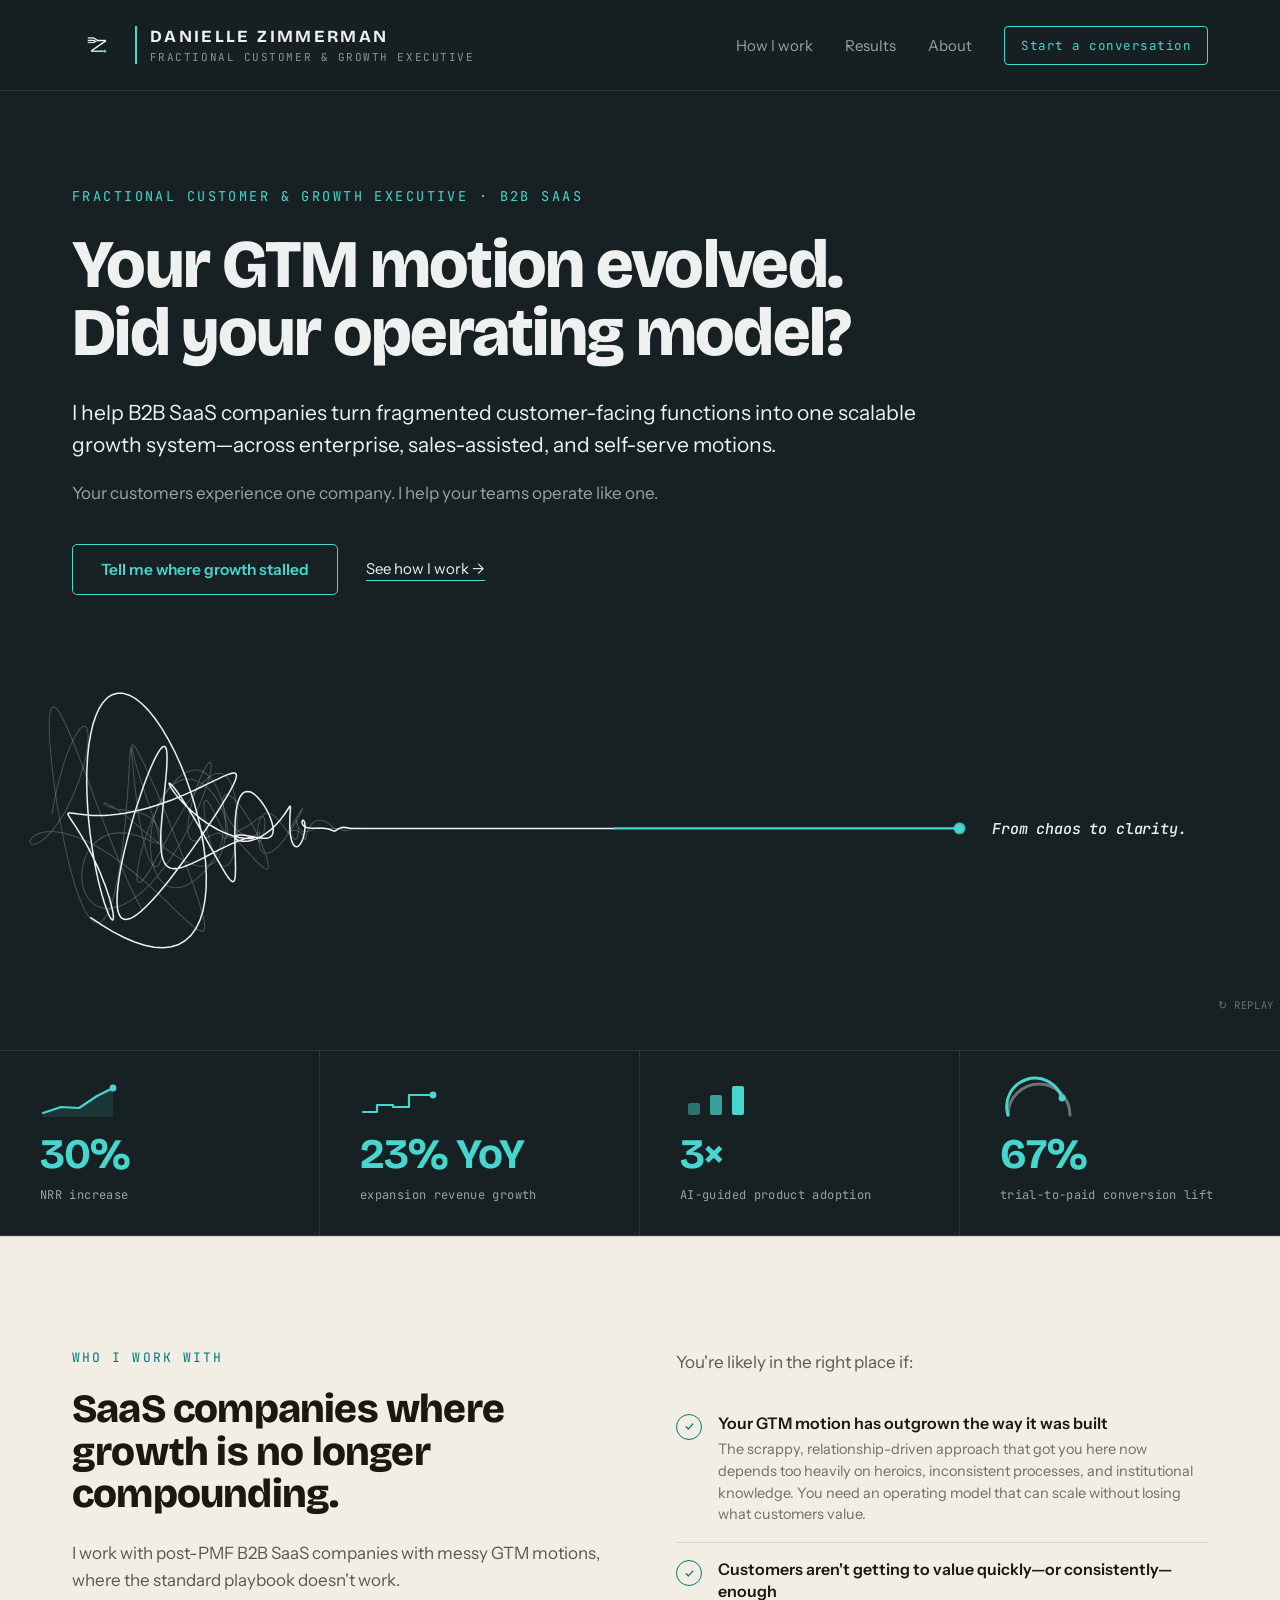
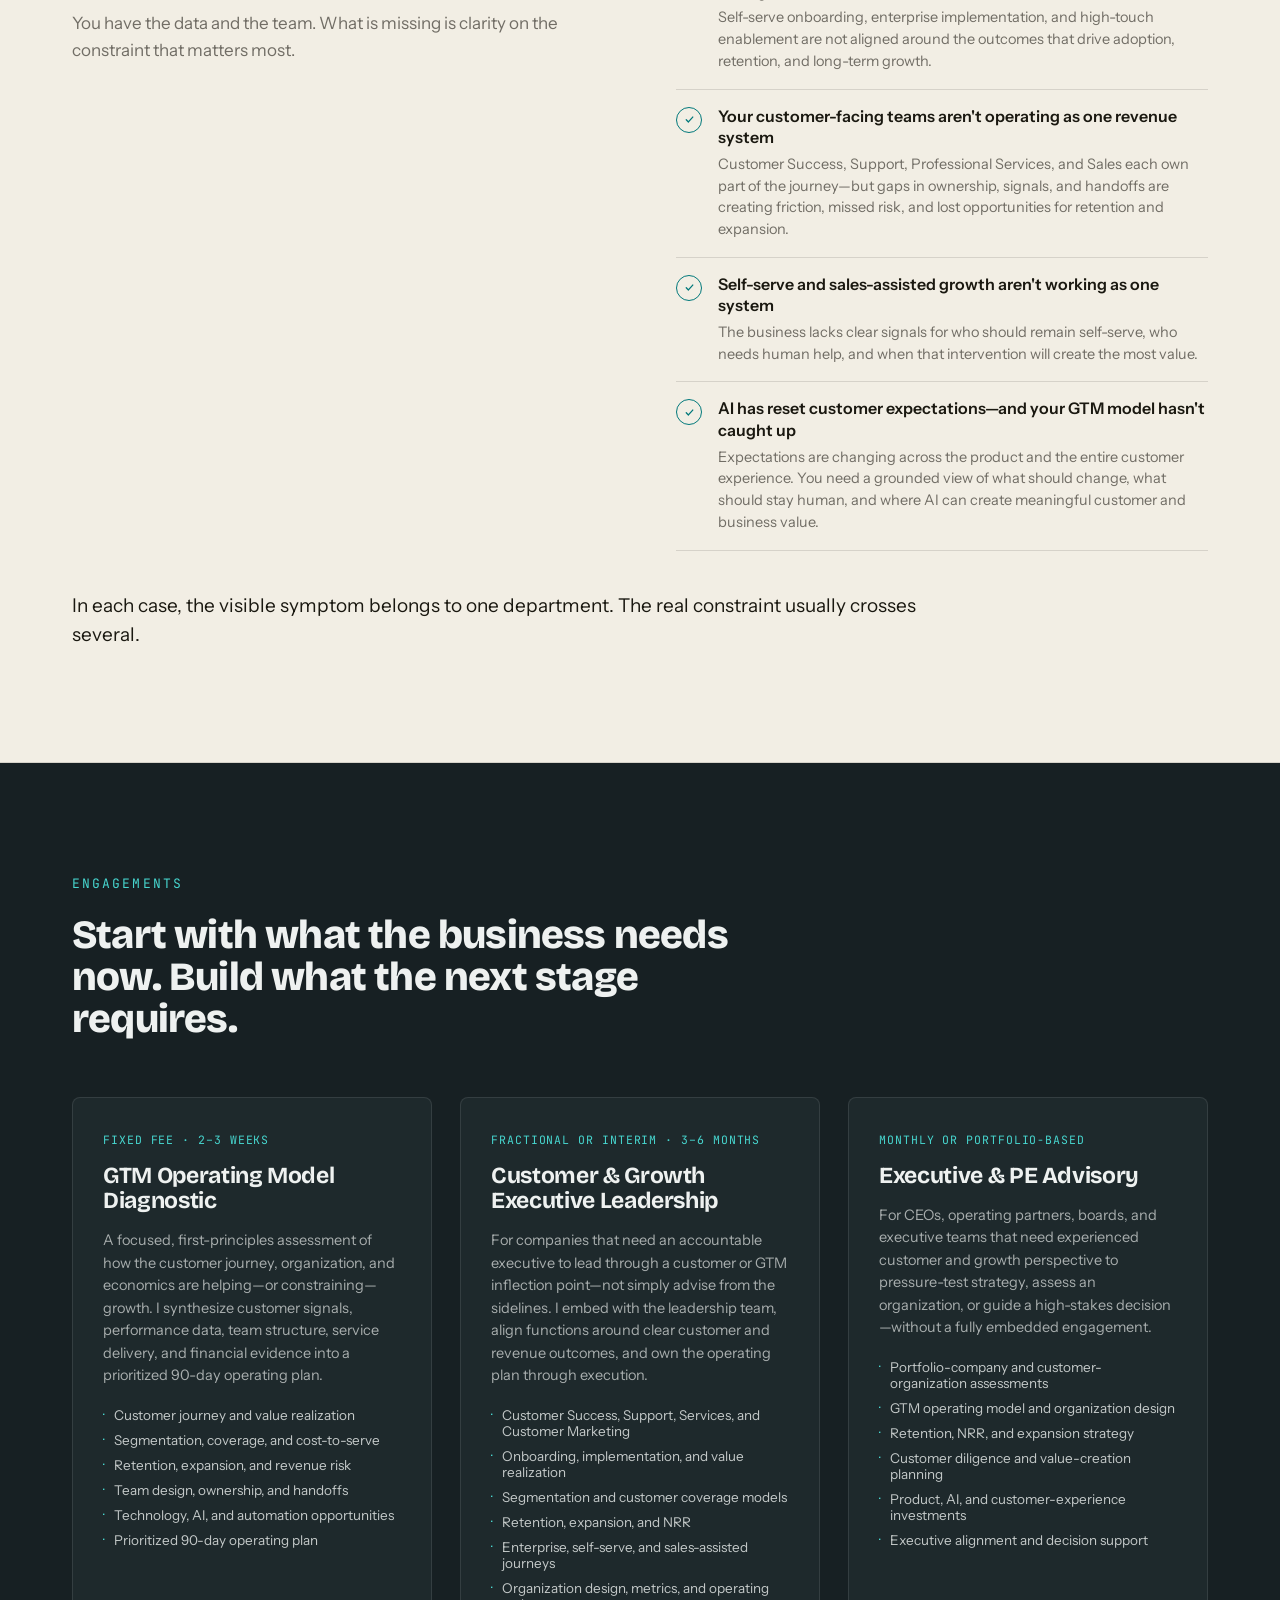
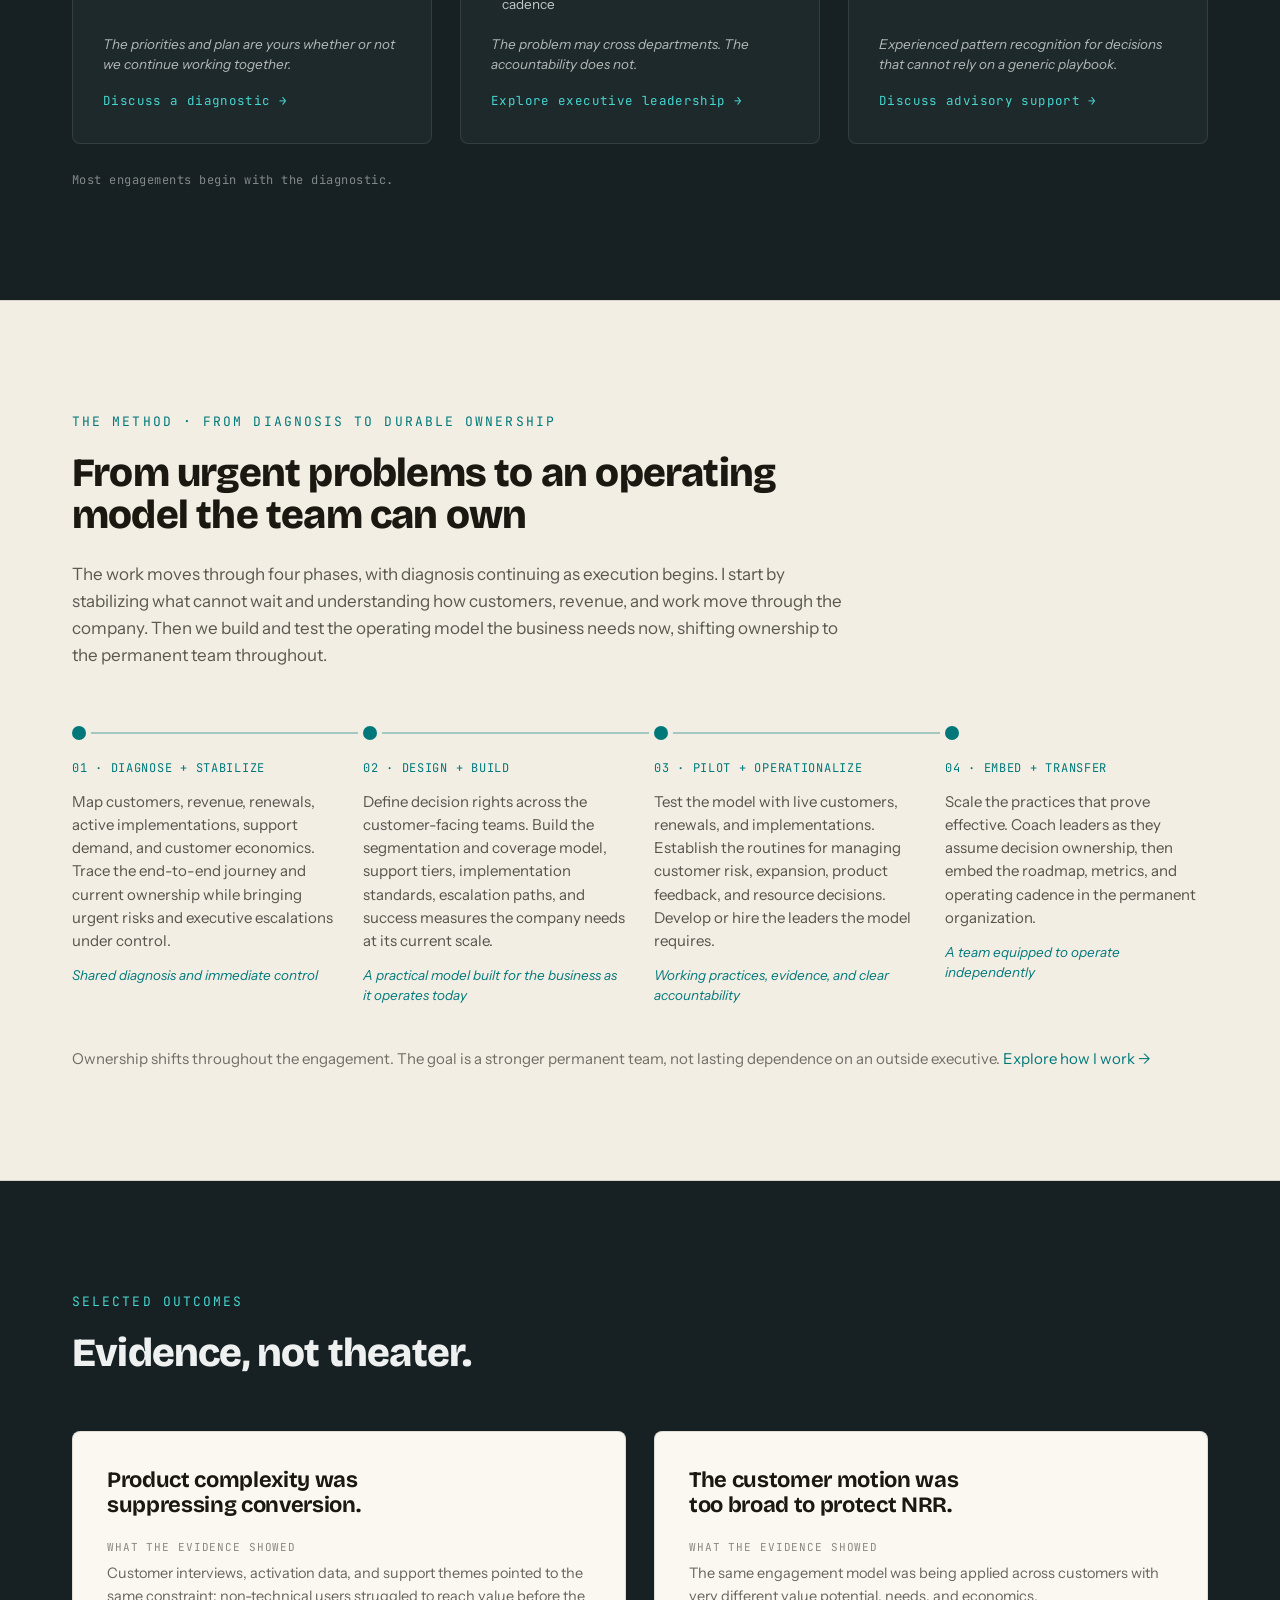
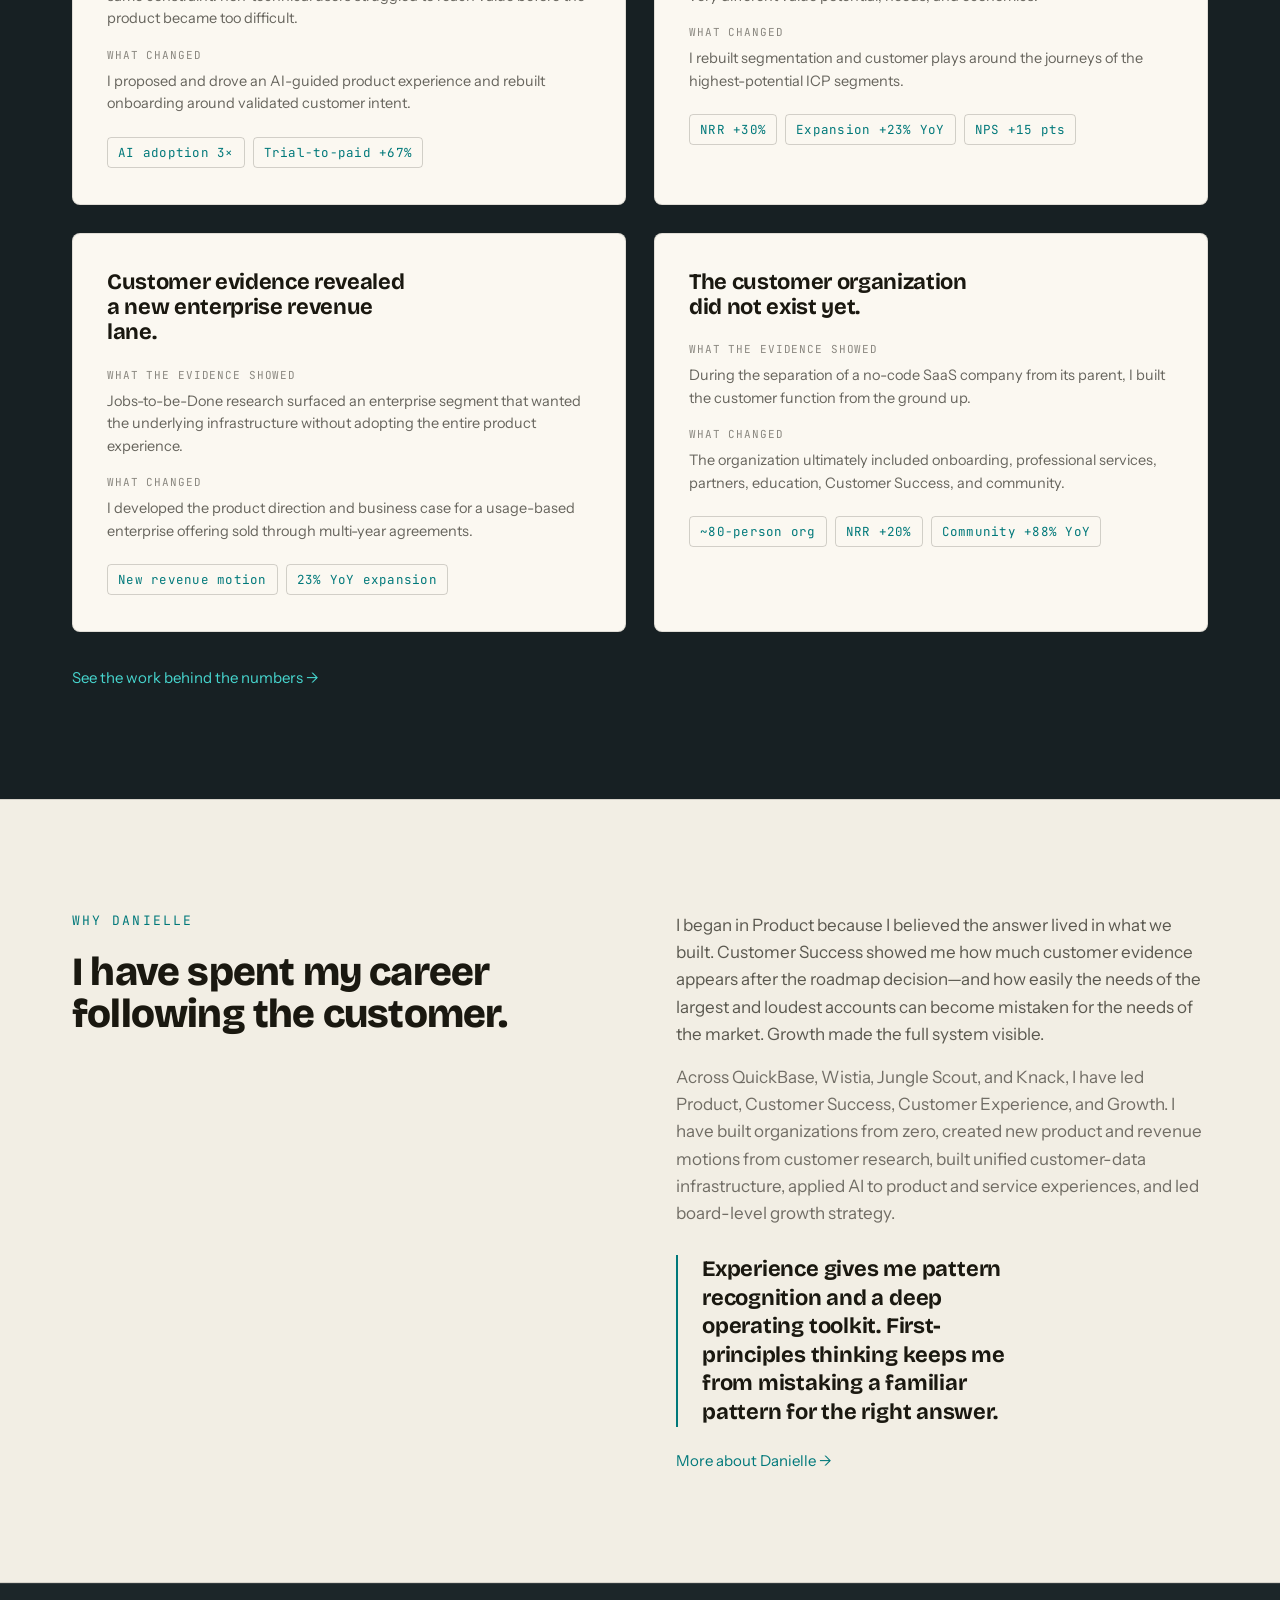
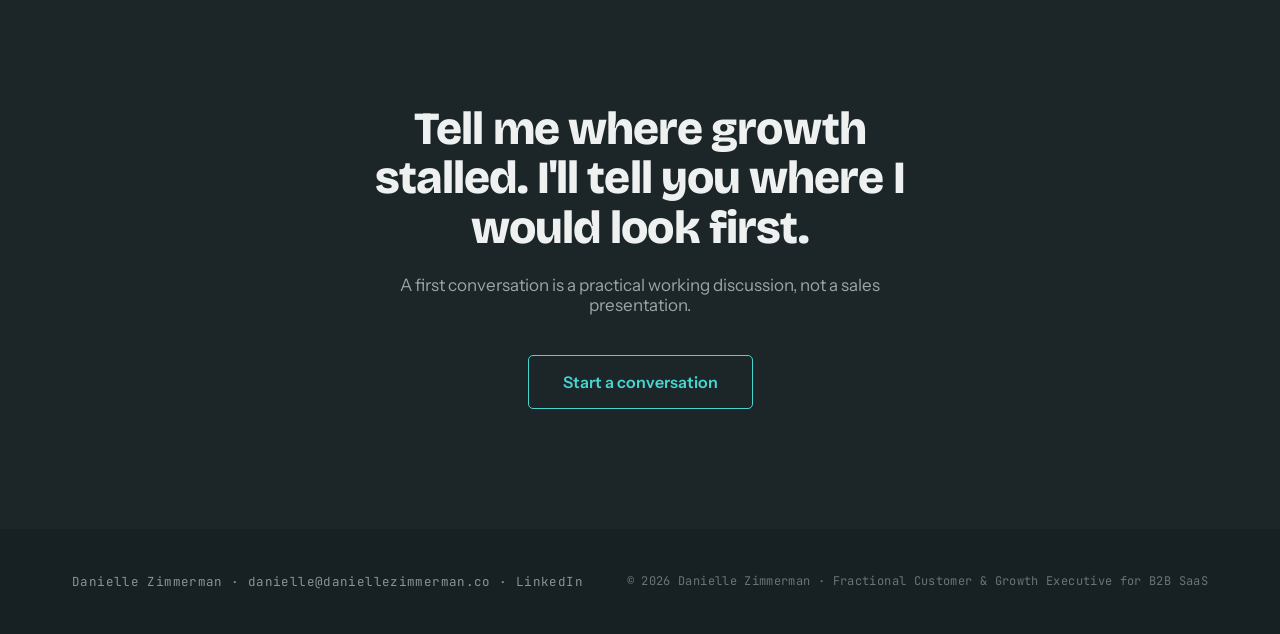
==== commit bbb946e2: "Nav: drop redundant B2B SAAS from the subtitle Co-Authored-By: Claude Opus 4.8 <noreply@anthropic.co" ====
--- a/index.html
+++ b/index.html
@@ -31,7 +31,7 @@
     <img class="nav__mark" src="assets/brand/zimmerman-mark-light-nav.png" alt="" aria-hidden="true" width="40" height="34">
     <span class="nav__text">
       <span class="nav__name">DANIELLE ZIMMERMAN</span>
-      <span class="nav__desc">FRACTIONAL CUSTOMER &amp; GROWTH EXECUTIVE · B2B SAAS</span>
+      <span class="nav__desc">FRACTIONAL CUSTOMER &amp; GROWTH EXECUTIVE</span>
     </span>
   </a>
   <ul class="nav__links">
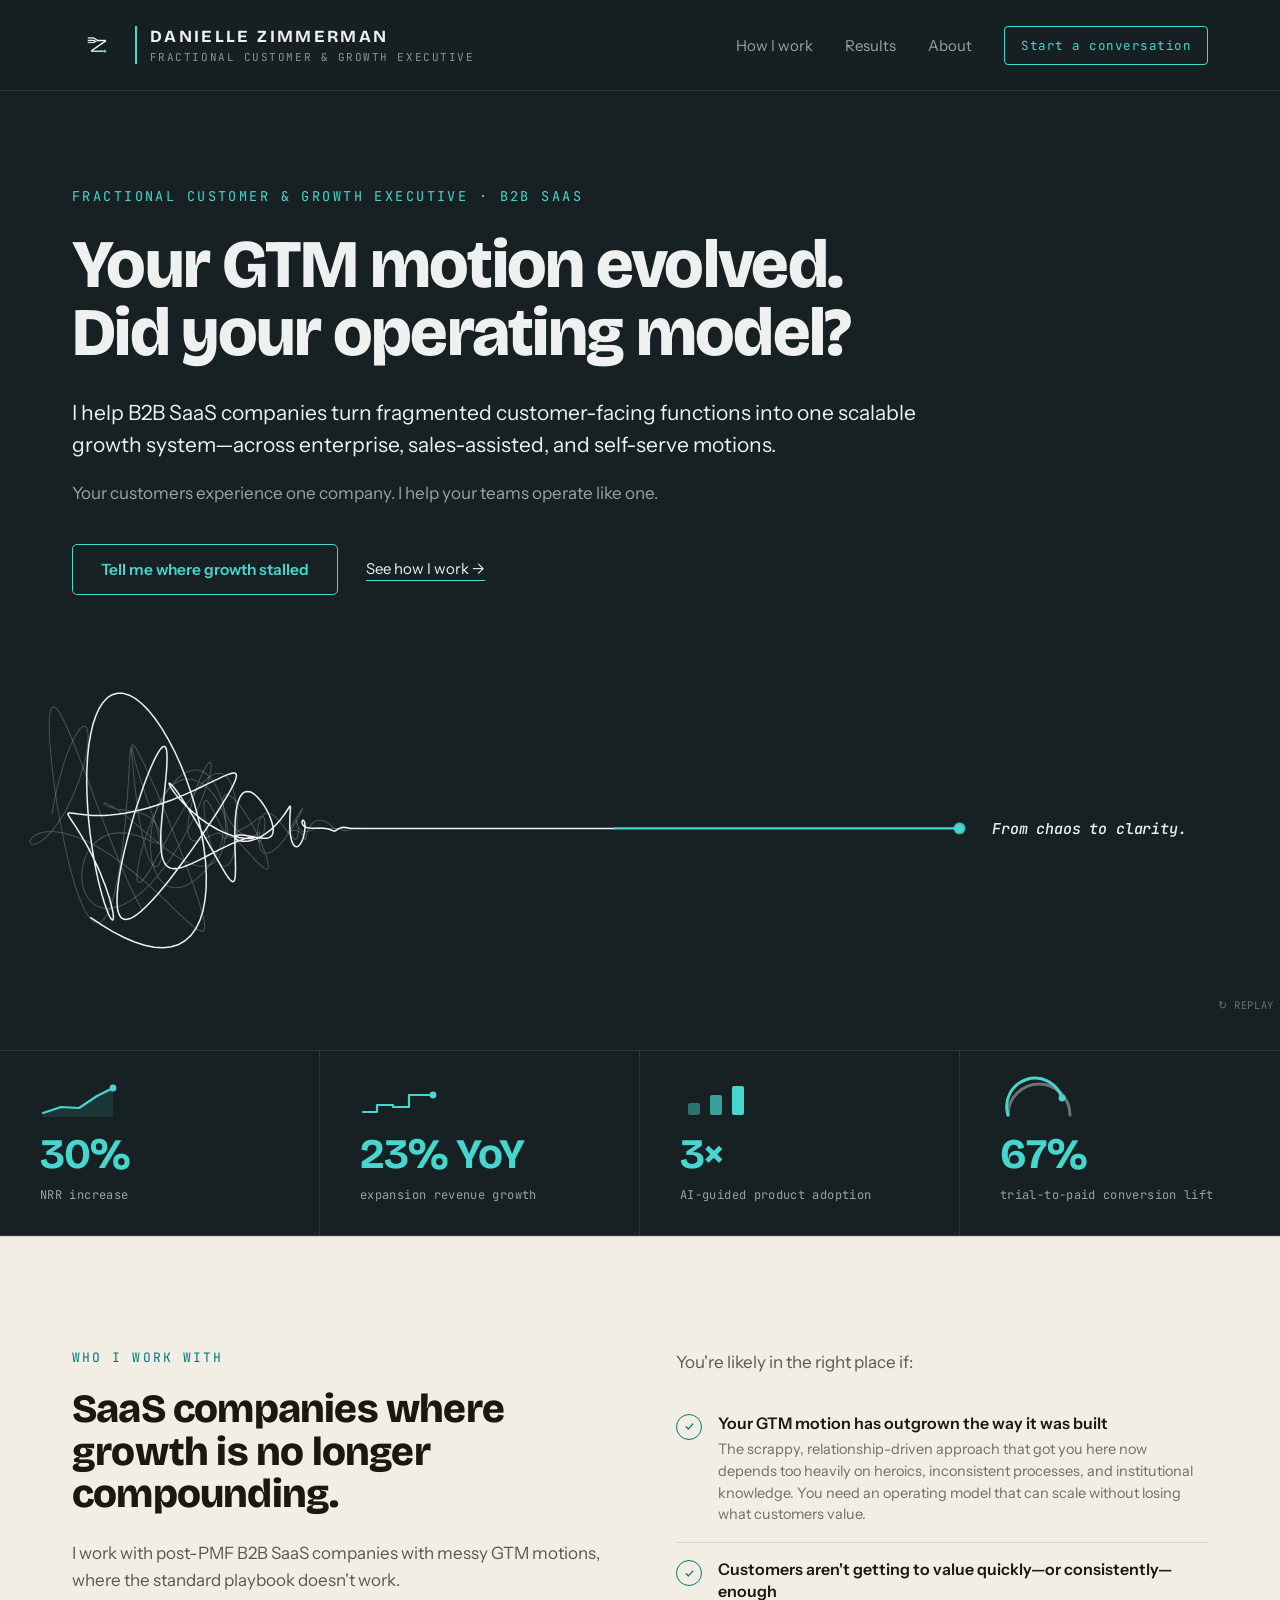
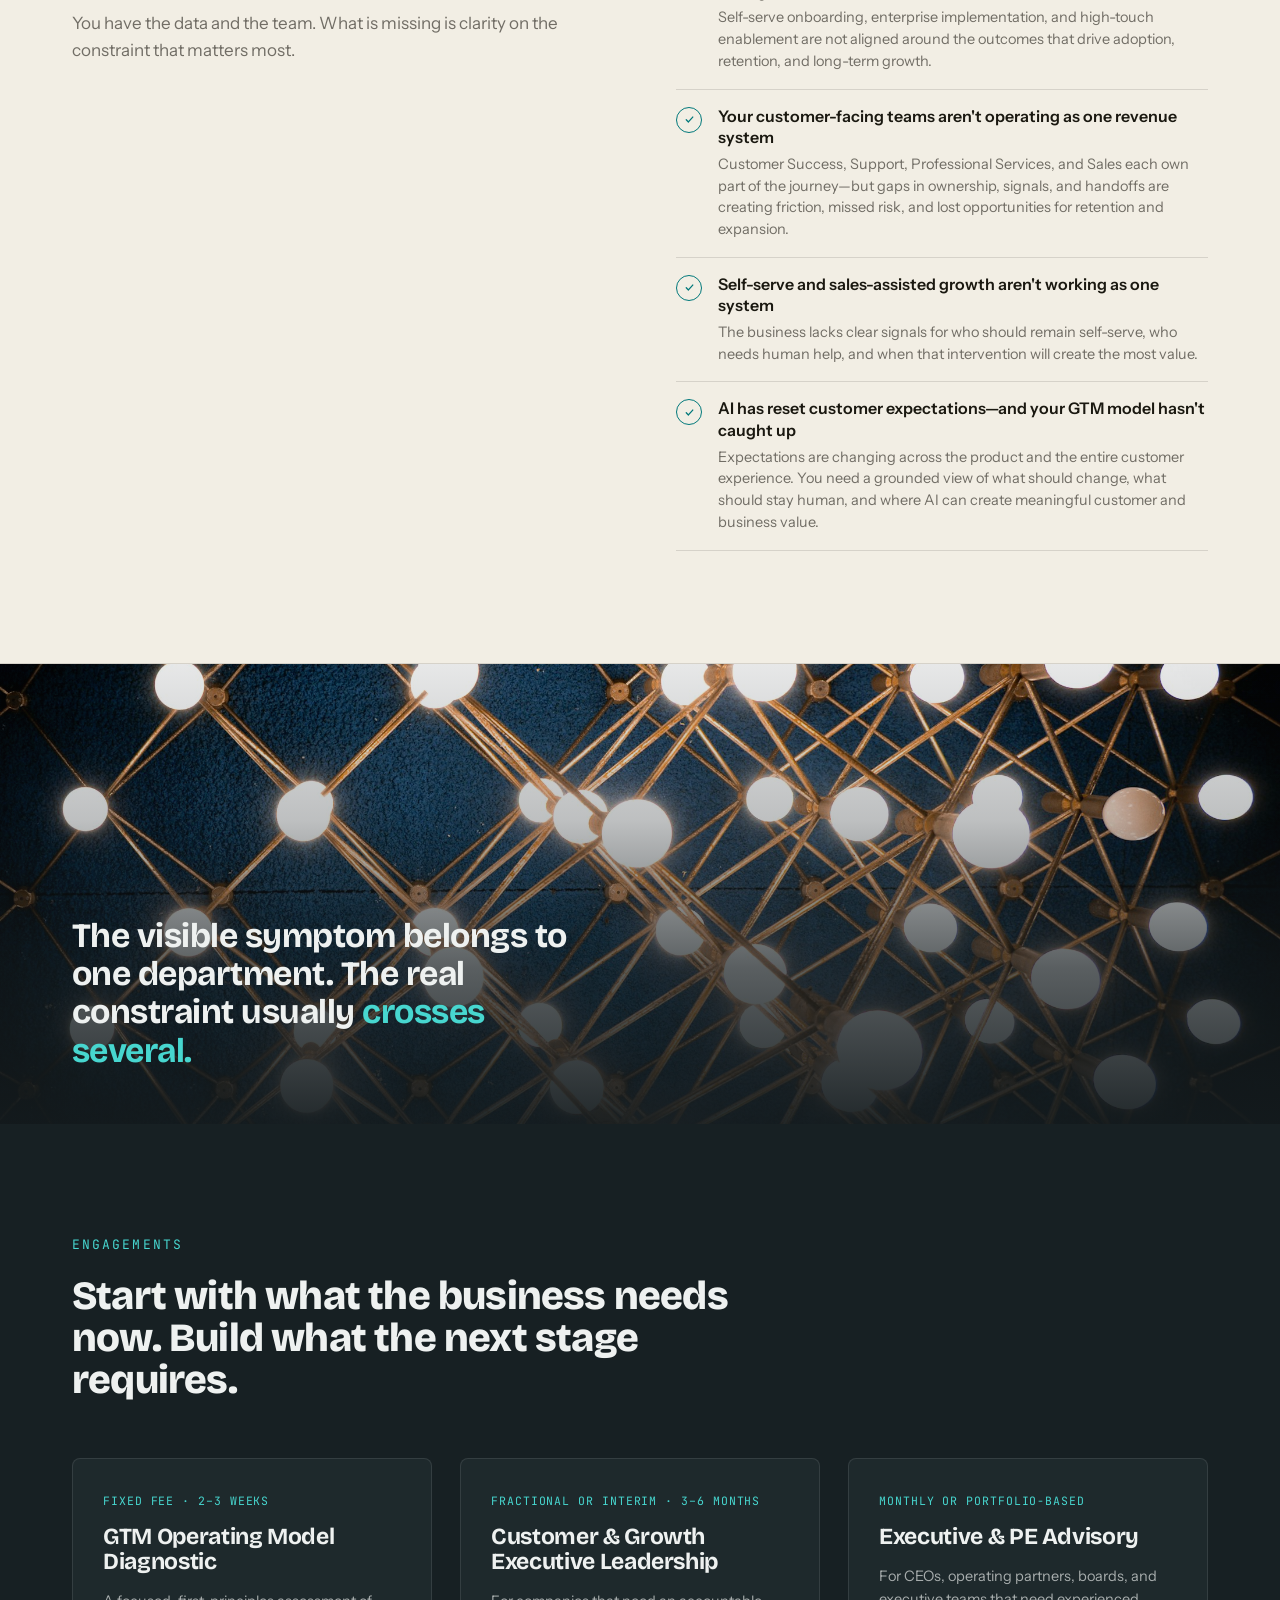
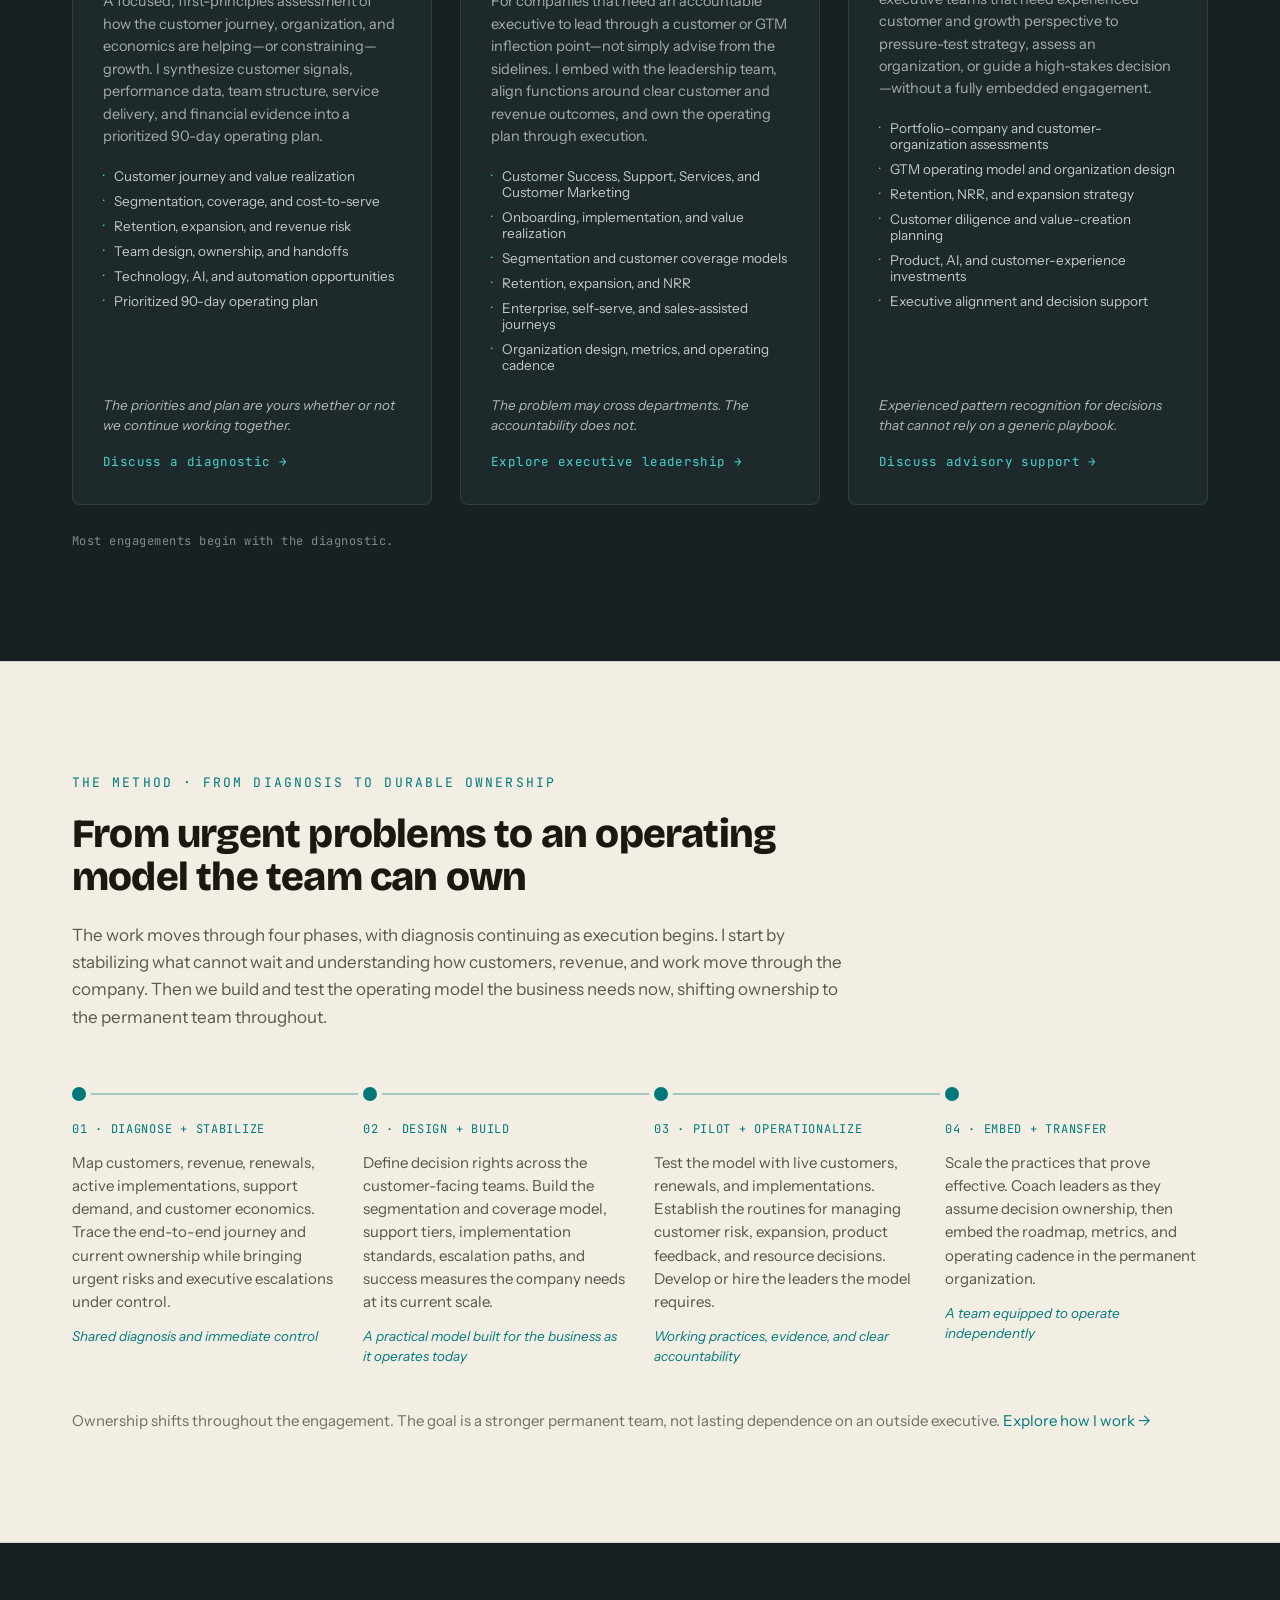
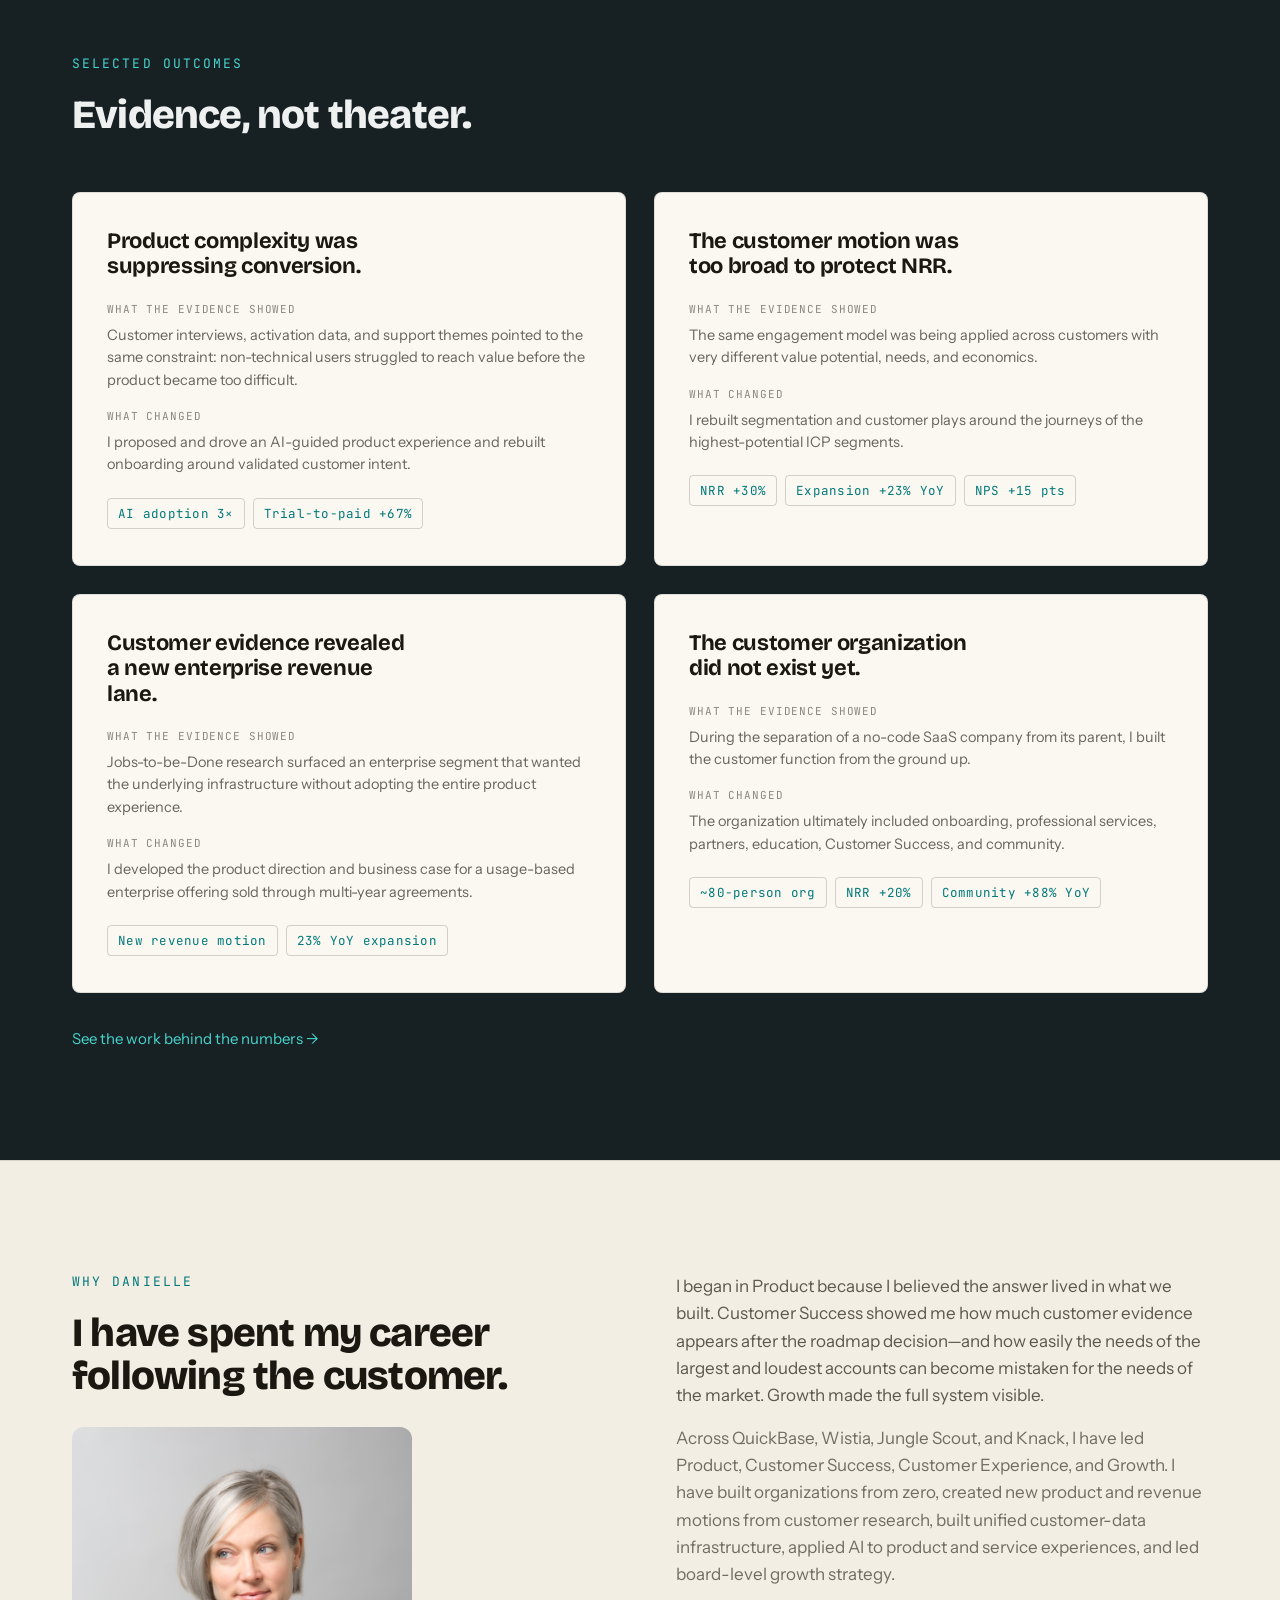
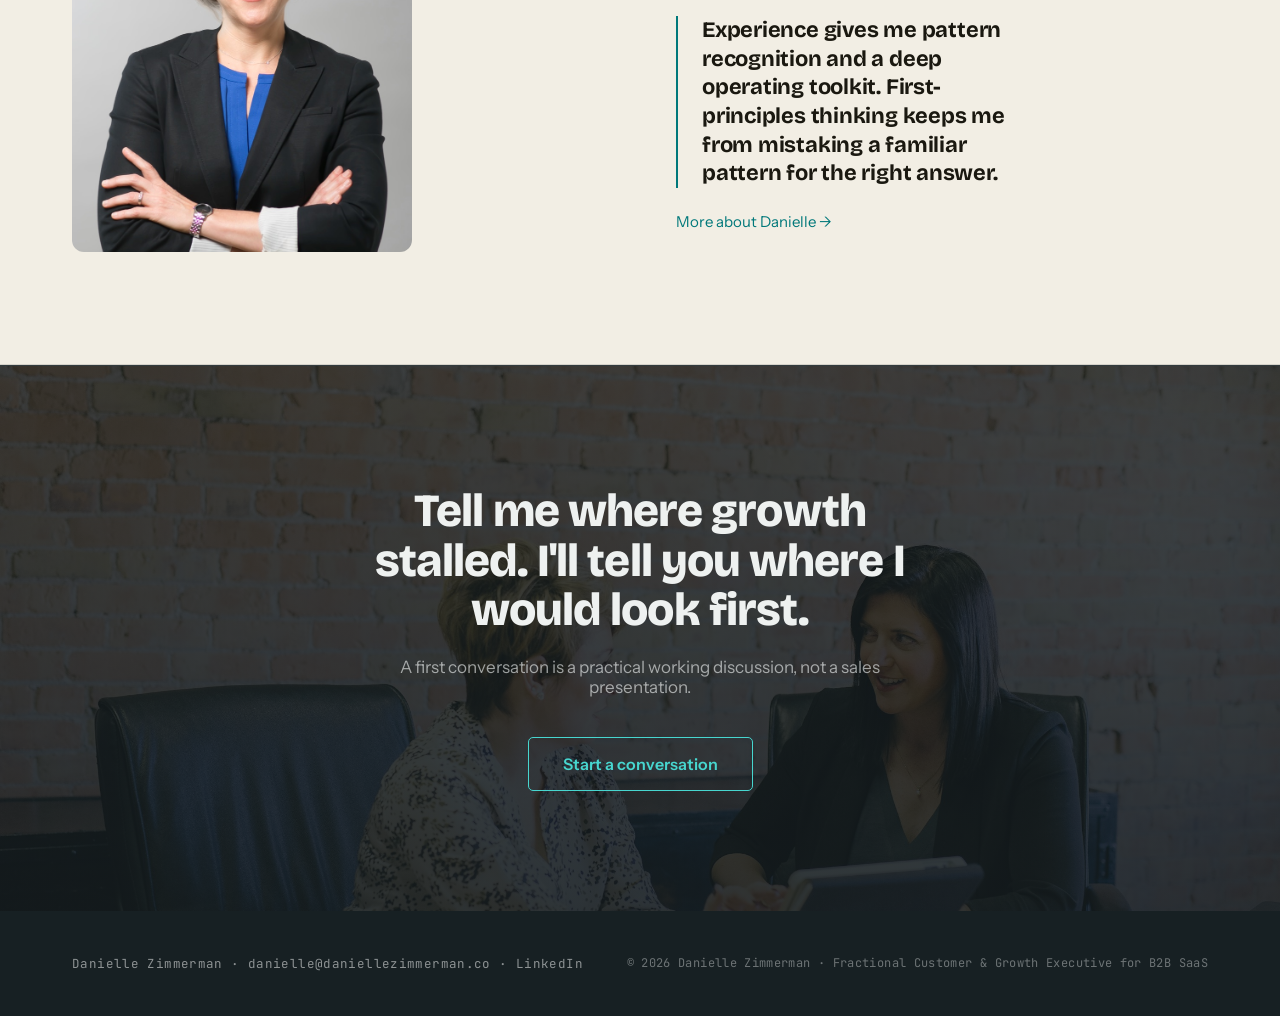
==== commit 3344e9c0: "Home: add photography — node-grid statement band, portrait in Why, photo behind closing CTA Warm gra" ====
--- a/index.html
+++ b/index.html
@@ -21,7 +21,7 @@
   <link rel="preconnect" href="https://fonts.gstatic.com" crossorigin>
   <link href="https://fonts.googleapis.com/css2?family=Bricolage+Grotesque:opsz,wght@12..96,400..800&family=Instrument+Sans:ital,wght@0,400;0,500;0,600;1,400&family=JetBrains+Mono:ital,wght@0,400;0,500;1,500&display=swap" rel="stylesheet">
 
-  <link rel="stylesheet" href="assets/css/styles.css?v=17">
+  <link rel="stylesheet" href="assets/css/styles.css?v=18">
 </head>
 <body>
 <a class="skip-link" href="#main">Skip to content</a>
@@ -116,7 +116,15 @@
         </div>
       </div>
     </div>
-    <p class="closing-line" style="margin:40px 0 0">In each case, the visible symptom belongs to one department. The real constraint usually crosses several.</p>
+    </div>
+  </section>
+
+  <!-- STATEMENT BAND (photo) -->
+  <section class="photoband" aria-label="The real constraint crosses several departments">
+    <img src="assets/img/statement-network.jpg" alt="" aria-hidden="true">
+    <div class="photoband__scrim"></div>
+    <div class="wrap photoband__inner">
+      <p class="photoband__q">The visible symptom belongs to one department. The real constraint usually <b>crosses several.</b></p>
     </div>
   </section>
 
@@ -239,6 +247,7 @@
       <div>
         <p class="eyebrow">Why Danielle</p>
         <h2 class="h2" id="why-h" style="margin:0">I have spent my career following the customer.</h2>
+        <div class="why__portrait"><img src="assets/img/danielle-zimmerman.jpg" alt="Danielle Zimmerman" width="340" height="425"></div>
       </div>
       <div>
         <p class="body">I began in Product because I believed the answer lived in what we built. Customer Success showed me how much customer evidence appears after the roadmap decision—and how easily the needs of the largest and loudest accounts can become mistaken for the needs of the market. Growth made the full system visible.</p>
@@ -250,7 +259,9 @@
   </section>
 
   <!-- CLOSING CTA -->
-  <section class="band band--surface" aria-labelledby="closing-h">
+  <section class="band band--surface cta-photo" aria-labelledby="closing-h">
+    <img src="assets/img/advisory-conversation.jpg" alt="" aria-hidden="true">
+    <div class="cta-photo__scrim"></div>
     <div class="section--closing wrap">
       <h2 class="h2 h2--cta" id="closing-h">Tell me where growth stalled. I'll tell you where I would look first.</h2>
       <p class="closing__support">A first conversation is a practical working discussion, not a sales presentation.</p>
--- a/assets/css/styles.css
+++ b/assets/css/styles.css
@@ -302,12 +302,33 @@
 .footer__right { font-family: var(--font-mono); font-size: 12px; letter-spacing: 0.03em; color: var(--ink-40); }
 
 /* =========================================================================
+   Photography
+   ========================================================================= */
+.photoband { position: relative; min-height: 460px; overflow: hidden; display: flex; align-items: flex-end; }
+.photoband img { position: absolute; inset: 0; width: 100%; height: 100%; object-fit: cover; filter: saturate(1.05) contrast(1.02); }
+.photoband__scrim { position: absolute; inset: 0; background: linear-gradient(0deg, rgba(20,27,30,0.94) 0%, rgba(20,27,30,0.70) 34%, rgba(20,27,30,0.28) 66%, rgba(20,27,30,0.10) 100%); }
+.photoband__inner { position: relative; width: 100%; }
+.photoband__q { font-family: var(--font-display); font-weight: 700; font-size: 34px; line-height: 1.12; letter-spacing: -0.015em; color: var(--ink); max-width: 24ch; margin: 0; padding-block: 54px; }
+.photoband__q b { color: var(--accent); font-weight: 700; }
+
+.why__portrait { margin-top: 30px; border-radius: 12px; overflow: hidden; max-width: 340px; aspect-ratio: 4 / 5; }
+.why__portrait img { width: 100%; height: 100%; object-fit: cover; object-position: center 18%; display: block; filter: saturate(1.03); }
+
+.cta-photo { position: relative; overflow: hidden; }
+.cta-photo > img { position: absolute; inset: 0; width: 100%; height: 100%; object-fit: cover; object-position: center 42%; filter: saturate(1.04); }
+.cta-photo__scrim { position: absolute; inset: 0; background: linear-gradient(180deg, rgba(20,27,30,0.80), rgba(20,27,30,0.88)); }
+.cta-photo .section--closing { position: relative; }
+
+/* =========================================================================
    Responsive
    ========================================================================= */
 @media (max-width: 900px) {
   .two-col, .two-col--pov, .numlist, .steps, .cards-3, .cases-2 { grid-template-columns: 1fr; gap: 32px; }
   .numlist { gap: 0; }
   .step-card::before { width: 100%; opacity: 0.24; }
+  .photoband { min-height: 340px; }
+  .photoband__q { font-size: 26px; padding-block: 40px; }
+  .why__portrait { max-width: 100%; margin-top: 24px; }
   .proof { grid-template-columns: repeat(2, 1fr); }
   .proof__cell:nth-child(2) { border-right: none; }
   .proof__cell:nth-child(1), .proof__cell:nth-child(2) { border-bottom: 1px solid var(--hairline); }
